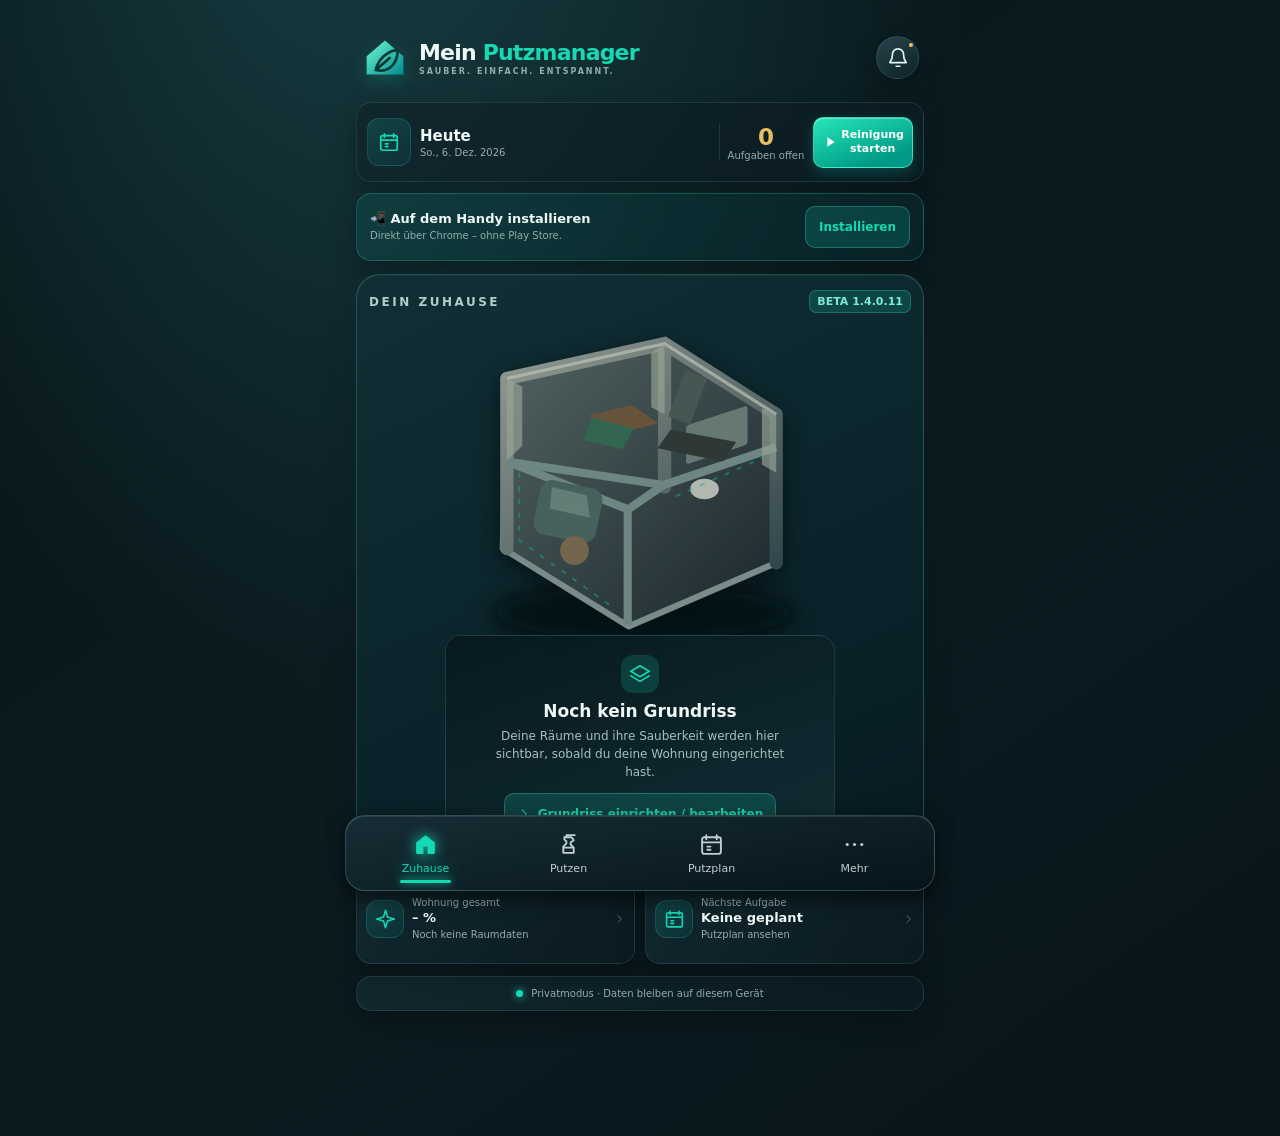
==== index.html @ c5e01980 "release: integrate illustrated 2D apartment preview v1.4.0.11 (index.html)" ====
<!doctype html>
<html lang="de">
<head>
  <meta charset="utf-8">
  <meta name="viewport" content="width=device-width,initial-scale=1,viewport-fit=cover">
  <meta name="theme-color" content="#07181d">
  <meta name="description" content="Mein Putzmanager – privater Reinigungsplaner. Beta V1.4.0.11 mit optionaler Google-Drive-Sicherung.">
  <meta name="apple-mobile-web-app-capable" content="yes">
  <meta name="mobile-web-app-capable" content="yes">
  <link rel="manifest" href="./manifest.webmanifest">
  <link rel="icon" type="image/svg+xml" href="./assets/icon.svg">
  <link rel="apple-touch-icon" href="./assets/icon-192.png">
  <link rel="stylesheet" href="./style.css">
  <link rel="stylesheet" href="./editor.css">
  <link rel="stylesheet" href="./clean.css">
  <link rel="stylesheet" href="./floorplan-premium.css">
<link rel="stylesheet" href="./cleaning.css">
  <link rel="stylesheet" href="./inventory.css">
  <link rel="stylesheet" href="./cleaning-materials.css">
  <link rel="stylesheet" href="./room-timer.css">
  <link rel="stylesheet" href="./backup-drive.css">
  <title>Mein Putzmanager · Beta 1.4.0.11</title>
</head>
<body class="theme-dark accent-emerald">
<svg class="svg-sprite" xmlns="http://www.w3.org/2000/svg" aria-hidden="true">
<symbol id="ic-home" viewBox="0 0 24 24"><path d="m3 10 9-7 9 7v10a1 1 0 0 1-1 1h-6v-7h-4v7H4a1 1 0 0 1-1-1z"/></symbol>
<symbol id="ic-spray" viewBox="0 0 24 24"><path d="M8 5h7l2 3-3 2v2l3 3v5H7v-6l3-3V9L8 7zM10 5V3h8M7 15h10"/></symbol>
<symbol id="ic-calendar" viewBox="0 0 24 24"><rect x="3" y="5" width="18" height="16" rx="2"/><path d="M7 3v4M17 3v4M3 10h18M8 14h3M8 17h3"/></symbol>
<symbol id="ic-more" viewBox="0 0 24 24"><circle cx="5" cy="12" r="1.5"/><circle cx="12" cy="12" r="1.5"/><circle cx="19" cy="12" r="1.5"/></symbol>
<symbol id="ic-play" viewBox="0 0 24 24"><path d="m8 5 11 7-11 7z"/></symbol>
<symbol id="ic-check" viewBox="0 0 24 24"><path d="m5 12 5 5L20 7"/></symbol>
<symbol id="ic-spark" viewBox="0 0 24 24"><path d="m12 2 2.2 7.8L22 12l-7.8 2.2L12 22l-2.2-7.8L2 12l7.8-2.2z"/></symbol>
<symbol id="ic-bell" viewBox="0 0 24 24"><path d="M18 8a6 6 0 0 0-12 0c0 7-3 8-3 9h18c0-1-3-2-3-9zM10 21h4"/></symbol>
<symbol id="ic-chevron" viewBox="0 0 24 24"><path d="m9 5 7 7-7 7"/></symbol>
<symbol id="ic-clock" viewBox="0 0 24 24"><circle cx="12" cy="12" r="9"/><path d="M12 7v5l4 2"/></symbol>
<symbol id="ic-settings" viewBox="0 0 24 24"><path d="M12 3v3M12 18v3M3 12h3M18 12h3M5.6 5.6l2.1 2.1m8.6 8.6 2.1 2.1m0-12.8-2.1 2.1m-8.6 8.6-2.1 2.1"/><circle cx="12" cy="12" r="4"/></symbol>
<symbol id="ic-layers" viewBox="0 0 24 24"><path d="m2 9 10-6 10 6-10 6zM2 14l10 6 10-6"/></symbol>
<symbol id="ic-box" viewBox="0 0 24 24"><path d="m3 7 9-4 9 4v10l-9 4-9-4zM3 7l9 4 9-4M12 11v10"/></symbol>
<symbol id="ic-image" viewBox="0 0 24 24"><rect x="3" y="3" width="18" height="18" rx="3"/><circle cx="9" cy="9" r="2"/><path d="m4 18 5-5 3 3 4-5 5 6"/></symbol>
<symbol id="ic-book" viewBox="0 0 24 24"><path d="M12 6c-3-2-6-2-9-1v15c3-1 6-1 9 1 3-2 6-2 9-1V5c-3-1-6-1-9 1zM12 6v15"/></symbol>
<symbol id="ic-chart" viewBox="0 0 24 24"><path d="M4 19V9M10 19V4M16 19v-8M22 19v-6M2 21h20"/></symbol>
<symbol id="ic-moon" viewBox="0 0 24 24"><path d="M20 16A8 8 0 0 1 8 4a8.5 8.5 0 1 0 12 12z"/></symbol>
<symbol id="ic-sun" viewBox="0 0 24 24"><circle cx="12" cy="12" r="4"/><path d="M12 2v3M12 19v3M2 12h3M19 12h3M5 5l2 2m10 10 2 2M19 5l-2 2M7 17l-2 2"/></symbol>
<symbol id="ic-pause" viewBox="0 0 24 24"><path d="M8 5v14M16 5v14"/></symbol>
<symbol id="ic-stop" viewBox="0 0 24 24"><rect x="6" y="6" width="12" height="12" rx="2"/></symbol>
</svg>
<div id="app" class="app-shell">
  <header class="app-header">
    <div class="brand-mark"><svg viewBox="0 0 48 48" aria-hidden="true"><defs><linearGradient id="brand-gradient" x1="0" y1="0" x2="1" y2="1"><stop stop-color="#70f9d3"/><stop offset="1" stop-color="#008b90"/></linearGradient></defs><path fill="url(#brand-gradient)" d="M4 22 24 5 44 22v20H4z"/><path d="M14 37c4-17 19-22 24-21-1 18-13 24-24 21zm0 0 15-13" fill="none" stroke="#073a35" stroke-width="3" stroke-linecap="round"/></svg></div>
    <div class="brand-copy"><div class="brand-title">Mein <span>Putzmanager</span></div><div class="brand-subtitle">SAUBER. EINFACH. ENTSPANNT.</div></div>
    <button id="notifications" class="circle-button" type="button" aria-label="Informationen anzeigen"><svg class="icon"><use href="#ic-bell"/></svg><span class="notification-dot"></span></button>
  </header>
  <main id="main-content" tabindex="-1">
    <section id="view-home" class="view active" aria-labelledby="home-heading">
      <h1 class="sr-only" id="home-heading">Zuhause</h1>
      <div class="overview-strip surface"><div class="date-icon"><svg class="icon"><use href="#ic-calendar"/></svg></div><div class="date-copy"><strong>Heute</strong><small id="today-date"></small></div><div class="overview-count"><strong id="open-count">0</strong><small>Aufgaben offen</small></div><button class="primary-button compact" data-action="quickstart"><svg class="icon"><use href="#ic-play"/></svg><span>Reinigung<br>starten</span></button></div>
      <div id="install-panel" class="install-panel surface" aria-label="App installieren">
        <div class="install-panel-copy"><strong>📲 Auf dem Handy installieren</strong><small id="install-hint">Direkt über Chrome – ohne Play Store.</small></div>
        <button id="install-home-button" type="button" class="outline-button">Installieren</button>
      </div>
      <section class="floorplan surface" aria-label="Dein Grundriss">
        <div class="section-overline">DEIN ZUHAUSE <span class="beta-pill">BETA 1.4.0.11</span></div>
        <div id="floorplan-art" class="floorplan-art" role="img" aria-label="Dekorative schematische Wohnungsvorschau, noch kein gespeicherter Grundriss">
          <svg viewBox="0 0 360 332" xmlns="http://www.w3.org/2000/svg" aria-hidden="true">
            <defs><linearGradient id="floor" x1="0" x2="1" y1="0" y2="1"><stop stop-color="#63706e"/><stop offset="1" stop-color="#1d282c"/></linearGradient><linearGradient id="wall" x1="0" x2="1" y1="0" y2="1"><stop stop-color="#b1b4a9"/><stop offset="1" stop-color="#3c5054"/></linearGradient><filter id="shadow"><feGaussianBlur stdDeviation="10"/></filter></defs>
            <ellipse cx="183" cy="291" rx="147" ry="26" fill="#01070b" opacity=".8" filter="url(#shadow)"/>
            <path d="M50 62 204 28 313 97 313 242 169 304 46 228Z" fill="url(#floor)" stroke="#90a4a0" stroke-width="6" stroke-linejoin="round"/>
            <path d="M50 62 50 228M204 28 204 168M313 97 313 242M50 62 204 28 313 97" fill="none" stroke="url(#wall)" stroke-width="13" stroke-linecap="round"/>
            <path d="M50 143 203 166 313 129M168 303V190L203 166M169 190 50 143" fill="none" stroke="#849b96" stroke-width="8" stroke-linejoin="round"/>
            <path d="M130 98 172 88 198 106 156 116Z" fill="#7c5e3e"/><path d="m133 100-8 22 38 9 11-20" fill="#3b7459"/><rect x="85" y="159" width="62" height="54" rx="12" transform="rotate(12 85 159)" fill="#546e68"/><path d="m94 168 34 8 3 22-39-9" fill="#799188"/><circle cx="116" cy="230" r="14" fill="#8b7353"/><rect x="225" y="181" width="60" height="38" rx="3" transform="skewY(-18)" fill="#798c82"/><ellipse cx="243" cy="170" rx="14" ry="10" fill="#d7d8ce"/><path d="M210 112 274 124 261 143 197 130z" fill="#363c3a"/><rect x="224" y="54" width="23" height="48" transform="rotate(20 224 54)" fill="#52625b"/>
            <path d="M50 62 204 28 313 97" fill="none" stroke="#e2e6d5" stroke-width="3" opacity=".7"/>
            <path d="m50 62 15 8v58L50 142zM204 28l-13 9v53l13 7zM313 97l-14-6v55l14 8z" fill="#b7c2ae" opacity=".65"/>
            <path d="M62 154v66l91 65M215 177l86-38" stroke="#17cbaa" stroke-opacity=".45" stroke-width="2" stroke-dasharray="5 8" fill="none"/>
          </svg>
        </div>
        <div id="floorplan-empty" class="floorplan-empty"><div class="floorplan-empty-icon"><svg class="icon"><use href="#ic-layers"/></svg></div><h2>Noch kein Grundriss</h2><p>Deine Räume und ihre Sauberkeit werden hier sichtbar, sobald du deine Wohnung eingerichtet hast.</p><button type="button" id="setup-home" class="outline-button"><svg class="icon"><use href="#ic-chevron"/></svg> Grundriss einrichten / bearbeiten</button></div>
        <div id="home-floorplan-preview" class="home-floorplan-preview" hidden></div>
      </section>
      <div class="dashboard-grid"><button class="metric-card surface" type="button" data-nav="more"><span class="metric-icon"><svg class="icon"><use href="#ic-spark"/></svg></span><div><small>Wohnung gesamt</small><strong id="home-overall-value">– %</strong><span id="home-overall-caption">Noch keine Raumdaten</span></div><svg class="icon muted-chevron"><use href="#ic-chevron"/></svg></button><button class="metric-card surface" type="button" data-nav="plan"><span class="metric-icon"><svg class="icon"><use href="#ic-calendar"/></svg></span><div><small>Nächste Aufgabe</small><strong>Keine geplant</strong><span>Putzplan ansehen</span></div><svg class="icon muted-chevron"><use href="#ic-chevron"/></svg></button></div>
      <div class="surface section-footer"><span class="status-light"></span><span>Privatmodus · Daten bleiben auf diesem Gerät</span></div>
    </section>
    <section id="view-clean" class="view" aria-labelledby="clean-heading"><div class="page-heading"><small>REINIGUNG</small><h1 id="clean-heading">Putzen <span>leicht gemacht</span></h1><p>Starte deine Reinigung mit einem Fingertipp.</p></div>
       <div class="mode-grid"><button class="mode-card surface" data-action="quickstart" type="button"><span class="mode-icon"><svg class="icon"><use href="#ic-spray"/></svg></span><h2>Schnellreinigung</h2><p>Einfach starten, Zeit erfassen und abschließen.</p><span class="mode-action">Jetzt starten <svg class="icon"><use href="#ic-chevron"/></svg></span></button><button class="mode-card surface" data-action="detail" type="button"><span class="mode-icon"><svg class="icon"><use href="#ic-check"/></svg></span><h2>Detailreinigung</h2><p>Wähle einen Raum und hake tatsächlich gereinigte Bereiche ab.</p><span class="mode-action">Jetzt reinigen <svg class="icon"><use href="#ic-chevron"/></svg></span></button></div>
       <section class="surface cleaning-manager" aria-labelledby="cleaning-manager-title"><div class="card-heading"><h2 id="cleaning-manager-title">🏠 Reinigung nach Raum</h2></div><label for="cleaning-room-picker" class="room-label">Raum wählen</label><select id="cleaning-room-picker" class="cleaning-select" aria-label="Raum für die Reinigung wählen"></select><div class="cleaning-actions"><button type="button" id="cleaning-room-quick" class="room-primary">⚡ Schnellreinigung</button><button type="button" id="cleaning-room-detail" class="room-btn">☑ Detailreinigung</button><button type="button" id="cleaning-room-manage" class="room-btn">✏️ Aufgaben</button></div><p id="cleaning-room-status" class="room-note"></p></section>
       <section class="surface inventory-from-clean" aria-label="Putzmittel für die nächste Reinigung"><button type="button" id="inventory-open-clean" class="inventory-entry"><span class="row-icon"><svg class="icon"><use href="#ic-box"/></svg></span><span><strong>🧴 Putzmittel auswählen</strong><small>Direkt ins Lager · Artikel vormerken</small></span></button><small id="clean-supplies-display">Noch keine Putzmittel für die nächste Reinigung vorgemerkt.</small></section>
       <div class="surface activities"><div class="card-heading"><h2>Letzte Reinigungen</h2><span id="session-count" class="small-count">0 Einträge</span></div><div id="history-list" class="history-list"><p class="empty-note">Noch keine Reinigung abgeschlossen.</p></div></div><section class="surface activities"><div class="card-heading"><h2>🧾 Raum-Reinigungshistorie</h2><span id="room-history-count" class="small-count">0 Einträge</span></div><div id="room-clean-history" class="cleaning-history"><p class="empty-note">Noch keine Raumreinigung dokumentiert.</p></div></section>
    </section>
    <section id="view-plan" class="view" aria-labelledby="plan-heading"><div class="page-heading"><small>DEIN ALLTAG</small><h1 id="plan-heading">Mein <span>Putzplan</span></h1><p>Alle Aufgaben im Blick – ohne Stress.</p></div><div class="surface plan-card"><div class="week-heading"><svg class="icon"><use href="#ic-calendar"/></svg><span id="week-range"></span></div><div id="week-days" class="week-days"></div><div class="plan-today"><h2>Heute</h2><small>Verfügbares Zeitbudget</small></div><div class="time-options" role="group" aria-label="Zeitbudget"><button type="button" data-minutes="15">15 min</button><button type="button" data-minutes="30">30 min</button><button type="button" data-minutes="60">60 min</button></div><div class="daily-plan"><p class="room-note" id="daily-plan-summary" aria-live="polite"></p><div id="daily-plan-items" aria-live="polite"></div></div><section id="plan-reminders" class="daily-reminders"><h3>🔔 Tageserinnerungen</h3><label><input id="plan-reminders-enable" type="checkbox"> Systemhinweis beim Öffnen der App aktivieren</label><div class="daily-quiet"><label>Ruhezeit ab <select id="plan-reminders-quiet-from" aria-label="Ruhezeit beginnt"></select></label><label>bis <select id="plan-reminders-quiet-to" aria-label="Ruhezeit endet"></select></label></div><p class="room-note" id="plan-reminders-status"></p><small class="room-note">Hinweis: Ohne Server/Push kann die PWA im Hintergrund keine festen Erinnerungen garantieren. In der App werden fällige Aufgaben stets angezeigt.</small></section></div></section>
    <section id="view-more" class="view" aria-labelledby="more-heading"><div class="page-heading"><small>DEIN PERSÖNLICHER BEREICH</small><h1 id="more-heading">Mehr <span>entdecken</span></h1><p>Einstellungen und kommende Funktionen.</p></div>
      <div class="surface settings-card"><div class="card-heading"><h2><svg class="icon"><use href="#ic-settings"/></svg> Erscheinungsbild</h2></div><div class="setting-title">Designmodus</div><div class="appearance-switch" role="group" aria-label="Designmodus"><button type="button" data-theme="dark"><svg class="icon"><use href="#ic-moon"/></svg> Dunkel</button><button type="button" data-theme="light"><svg class="icon"><use href="#ic-sun"/></svg> Hell</button></div><div class="setting-title">Akzentfarbe</div><div class="swatches" role="group" aria-label="Akzentfarbe"><button data-accent="emerald" type="button" aria-label="Smaragd-Türkis" title="Smaragd-Türkis"><span></span></button><button data-accent="blue" type="button" aria-label="Ozeanblau" title="Ozeanblau"><span></span></button><button data-accent="violet" type="button" aria-label="Violett" title="Violett"><span></span></button><button data-accent="amber" type="button" aria-label="Gold" title="Gold"><span></span></button></div></div>
      <div class="surface menu-card"><h2>Weitere Bereiche</h2><button type="button" id="inventory-open-more" class="inventory-entry"><span class="row-icon"><svg class="icon"><use href="#ic-box"/></svg></span><span><strong>Putzlager</strong><small>Produkte, Geräte, Wäsche und Verbrauch · V1.4.0.5</small></span><svg class="icon muted-chevron"><use href="#ic-chevron"/></svg></button><button type="button" id="photos-open" class="inventory-entry"><span class="row-icon">📸</span><span><strong>Vorher-/Nachher-Fotos</strong><small>Lokale Fotogalerie · auch im Drive-Backup</small></span></button><button type="button" id="knowledge-open" class="inventory-entry"><span class="row-icon">📖</span><span><strong>Reinigungsanleitungen</strong><small>Schritt-für-Schritt · offline</small></span></button><div class="menu-row"><span class="row-icon"><svg class="icon"><use href="#ic-chart"/></svg></span><div><strong>Statistik</strong><small>Verlauf und Auswertung · V1.3</small></div><span class="soon-label">Später</span></div></div>
      <section id="photo-panel" class="surface activities" aria-labelledby="photos-heading"><div class="card-heading"><h2 id="photos-heading">📸 Reinigungsfotos</h2><span id="photo-gallery-count" class="small-count"></span></div><p class="room-note">Vorher-/Nachher-Fotos werden beim Abschluss einer Raumreinigung gespeichert, lokal komprimiert und in neuen JSON-/Drive-Backups mitgesichert. Keine feste Fotoanzahl: Fotos werden lokal in IndexedDB gespeichert. Neue tägliche Google-Drive-Sicherungen enthalten die Reinigungsfotos; bitte Upload-Bestätigung prüfen.</p><div id="photo-gallery" class="photo-gallery"></div></section><section id="knowledge-panel" class="surface activities"><h2>📖 Reinigungswissen</h2><p class="room-note">Orientierungshilfen. Dosierung, Einwirkzeit und Eignung immer am jeweiligen Produktetikett prüfen.</p><div id="knowledge-guides"></div></section>
      <section id="backup-panel" class="surface backup-panel" aria-labelledby="backup-heading">
        <div class="card-heading"><h2 id="backup-heading">☁️ Google Drive · Datensicherung</h2></div>
        <p>Alle aktuellen Putzmanager-Daten sichern: Wohnung/Grundrisse, Aufgaben, Reinigungen, Lager, Verbrauch, Fotos und Stoppuhren. Keine Live-Synchronisation. Google Drive nur nach deiner Anmeldung.</p>
        <div class="backup-connection"><strong id="backup-account" aria-live="polite">Nicht verbunden</strong>
          <label for="backup-client-id">Google-OAuth-Client-ID (Webanwendung)</label>
          <input id="backup-client-id" type="text" inputmode="text" spellcheck="false" autocomplete="off" placeholder="123456789-abc.apps.googleusercontent.com" aria-describedby="backup-client-help">
          <small id="backup-client-help">Wie bei MR-Hausservice: vorhandene Client-ID wird auf demselben Browser vorgeschlagen. Google Drive API muss im Google-Projekt aktiviert sein, die JavaScript-Herkunft <code>https://darkman0607.github.io</code> muss zugelassen sein. Keine geheimen Schlüssel eintragen.</small>
          <div class="backup-actions"><button id="backup-client-save" type="button" class="outline-button">Client-ID speichern</button><button id="backup-connect" type="button" class="primary-button">🔐 Mit Google anmelden</button><button id="backup-disconnect" type="button" class="outline-button">Trennen</button></div>
        </div>
        <div class="backup-actions"><button type="button" id="backup-drive-upload" class="primary-button">☁️ Alles auf Drive speichern</button><button type="button" id="backup-drive-list" class="outline-button">📂 Drive-Sicherungen anzeigen</button></div>
        <div id="backup-drive-files" class="backup-files" aria-live="polite"></div>
        <h3>Zusätzliche Sicherheitskopien</h3><div class="backup-actions"><button id="backup-local-export" type="button" class="outline-button">⬇ Sicherungsdatei herunterladen</button><button id="backup-local-import" type="button" class="outline-button">⬆ Datei wiederherstellen</button><button id="backup-recovery" type="button" class="outline-button">↶ Vorherigen Stand zurückholen</button></div>
        <input type="file" id="backup-import-input" accept="application/json,.json" hidden>
        <p id="backup-status" class="backup-status" role="status" aria-live="polite">Bereit. Drive-Anmeldung nur mit Internet; die App selbst bleibt offline nutzbar.</p>
        <small class="backup-caution">⚠ Wiederherstellen ersetzt die Putzmanager-Daten auf diesem Gerät, nicht die Daten anderer Apps. Zuvor wird automatisch ein lokaler Wiederherstellungspunkt angelegt. Für einen Gerätewechsel auf beiden Geräten mit demselben Google-Konto anmelden. Passwörter oder Google-Tokens werden nicht in die Sicherung geschrieben.</small>
      </section>
      <div class="surface privacy-card"><strong>Deine private Beta</strong><p>Die App speichert weiterhin lokal und offline. Google Drive ist eine manuelle, optionale Datensicherung, keine Live-Synchronisierung.</p><button id="install-button" class="outline-button" type="button">App installieren / Anleitung</button><small>Version 1.4.0.11 · Google Drive Sicherung (Beta)</small></div></section>
    <section id="view-inventory" class="view inventory-page" aria-labelledby="inventory-heading">
      <div class="inventory-topline"><div class="page-heading"><small>LAGER · U16</small><h1 id="inventory-heading" tabindex="-1">Mein <span>Putzlager</span></h1><p>Putzmittel, Zubehör und Reinigungsgeräte.</p></div><button id="inventory-back" type="button" class="inventory-back">← Zurück</button></div>
      <div class="surface inventory-panel"><div class="inventory-toolbar"><h2>📦 Lagerübersicht</h2><div class="inventory-toolbar-actions"><button id="inventory-manage-categories" class="inventory-add" type="button" aria-expanded="false" aria-controls="inventory-category-manager">⚙ Kategorien</button><button id="inventory-add" class="inventory-add" type="button">＋ Artikel</button></div></div><div class="inventory-counter"><span id="inventory-count">0 Artikel</span><span id="inventory-warning-count" class="inventory-chip" hidden>0 Vorratswarnungen</span></div>
       <div class="inventory-filter-grid">
        <label class="inventory-search-wrap">Suchen<input id="inventory-search" type="search" autocomplete="off" placeholder="Name, Kategorie, Lagerort …" aria-label="Lager durchsuchen"></label>
        <label>Kategorie<select id="inventory-category"><option value="all">Alle Kategorien</option></select></label>
        <label>Lagerort<select id="inventory-location"><option value="">Alle Lagerorte</option></select></label>
        <label>Status<select id="inventory-status"><option value="all">Alle Artikel</option><option value="favorite">★ Favoriten</option><option value="low">Fast leer</option><option value="missing">Fehlt</option><option value="incomplete">Unvollständig</option></select></label>
        <label>Sortieren<select id="inventory-sort"><option value="name">Name A–Z</option><option value="newest">Neueste zuerst</option><option value="oldest">Älteste zuerst</option><option value="category">Kategorie</option><option value="location">Lagerort</option><option value="stock">Bestand aufsteigend</option></select></label>
       </div>
       <div class="inventory-toolbar"><span class="inventory-note">Bestände und bestätigte Verwendungen werden lokal gespeichert.</span><div class="inventory-view-toggle" aria-label="Lagerdarstellung"><button type="button" id="inventory-view-list" aria-pressed="true">☷ Liste</button><button type="button" id="inventory-view-grid" aria-pressed="false">▦ Kacheln</button></div></div>
       <div id="inventory-items" class="inventory-items inventory-list" aria-live="polite"></div>
       <p class="inventory-storage-warning" id="inventory-storage-notice" hidden>⚠ Speichern nicht möglich. Die Änderungen sind nur bis zum Schließen der App vorhanden.</p>
       <p class="inventory-note">Bei jeder abgeschlossenen Raumreinigung werden ausgewählte Einwegartikel automatisch abgezogen und waschbare Textilien zu „Wäsche“ gebucht. Bei Flüssigmitteln wird die Nutzung gezählt; der Flaschenbestand sinkt erst mit „Flasche leer“. Unter „Bearbeiten“ lässt sich die Buchungsart je Artikel ändern.</p>
       <div id="inventory-selection" class="inventory-selection" hidden><span id="inventory-selection-count">0 Produkte vorgemerkt</span><button type="button" id="inventory-selection-done" class="inventory-back">Zur Reinigung</button></div>
      </div>
      <section id="inventory-category-manager" class="surface inventory-category-manager" hidden aria-label="Kategorien verwalten">
       <div class="inventory-toolbar"><h2>⚙ Kategorien verwalten</h2><button type="button" id="inventory-categories-close" class="inventory-back">Schließen</button></div>
       <p class="inventory-note">Eigene Kategorien erstellen, umbenennen oder löschen. Die Artikelart steuert den Verbrauch und bleibt nach dem Anlegen festgelegt.</p>
       <div id="inventory-category-rows" class="inventory-category-rows"></div>
       <form id="inventory-category-form" class="inventory-category-form"><h3 id="inventory-category-form-title">Neue Kategorie</h3>
        <label>Name der Kategorie *<input name="name" maxlength="50" autocomplete="off" required placeholder="z. B. Handschuhe"></label>
        <label>Artikelart *<select name="type" required><option value="mittel">🧴 Putzmittel (Flaschen zählen)</option><option value="zubehoer">🧽 Zubehör (Einweg/Wiederverwendbar)</option><option value="geraete">⚙️ Reinigungsgeräte</option></select></label>
        <p id="inventory-category-error" role="alert" class="inventory-storage-warning"></p>
        <div class="inventory-form-buttons"><button type="button" id="inventory-category-cancel">Abbrechen</button><button type="submit" id="inventory-category-save">＋ Kategorie erstellen</button></div>
       </form>
      </section>
      <form id="inventory-add-form" class="surface inventory-add-form" hidden><h2 id="inventory-form-title">Neuen Artikel erfassen</h2><div class="inventory-add-form-grid">
       <label class="full">Artikelname *<input id="inventory-name" name="name" maxlength="90" required placeholder="z. B. Badreiniger"></label>
       <label>Kategorie *<select name="category" required></select></label>
       <label>Lagerort<input name="location" maxlength="70" placeholder="z. B. Badschrank"></label>
       <label>Menge<input name="quantity" type="number" min="0" max="999999" step="0.01" value="1" required></label>
       <label>Einheit<select name="unit"><option>Stück</option><option>Flaschen</option><option>Packungen</option><option>Liter</option><option>Milliliter</option><option>Kilogramm</option><option>Gramm</option><option>Paar</option></select></label>
       <label>Mindestbestand<input name="minimum" type="number" min="0" max="999999" step="0.01" value="1"></label>
       <label>Artikel-Icon<select name="icon" id="inventory-icon">
       <option value="bottle">🧴 Reinigungsmittel / Flasche</option><option value="spray">🫧 Reinigerspray</option>
       <option value="glovesBlue">🧤 Blaue Handschuhe</option><option value="glovesWhite">🧤 Weiße Handschuhe</option><option value="glovesPink">🧤 Rosa Handschuhe</option>
       <option value="dishcloth">🟨 Geschirrtuch</option><option value="cloth">🧻 Putztuch</option><option value="sponge">🧽 Schwamm</option>
       <option value="brush">🪥 Bürste</option><option value="broom">🧹 Besen</option><option value="bucket">🪣 Eimer</option><option value="vacuum">🌀 Staubsauger</option><option value="device">⚙️ Gerät</option><option value="paper">🧻 Küchenpapier</option><option value="other">📦 Sonstiges</option>
       </select></label>
       <label>Marke / Hersteller<input name="brand" maxlength="80" placeholder="Optional"></label>
       <label>Modell<input name="model" maxlength="80" placeholder="Optional"></label>
       <label class="full">Notizen<textarea name="notes" maxlength="500" rows="2" placeholder="Optional: Material, Anwendung, Besonderheiten"></textarea></label>
       <label class="full">Wie wird der Artikel bei einer bestätigten Reinigung gebucht?
       <select name="handling" id="inventory-handling"><option value="liquid">🧴 Mittel – Verwendungen zählen, Flasche erst bei „leer“ abziehen</option><option value="consume">🗑️ Einweg – automatisch 1 Stück/Paar abziehen</option><option value="wash">🧺 Waschbar – 1 Stück/Paar in die Wäsche verschieben</option><option value="durable">♻️ Dauerhaft – Bestand bleibt gleich</option></select></label>
       <small class="full inventory-note">Für Handschuhe, Putz- und Geschirrtücher Art bewusst einstellen. Waschbare Artikel kommen nach „Gewaschen“ zurück zu den sauberen Beständen.</small>
       <label class="full">Artikelfotos (max. 3)<input id="inventory-photos" type="file" accept="image/*" multiple></label>
       <div class="full" id="inventory-photo-preview"></div><p class="full room-note" id="inventory-photo-help"></p>
       </div><p id="inventory-form-error" role="alert" class="inventory-storage-warning"></p><div class="inventory-form-buttons"><button type="button" id="inventory-cancel">Abbrechen</button><button type="submit" id="inventory-save">Artikel speichern</button></div></form>
    </section>
  </main>
  <nav class="bottom-nav" aria-label="Hauptnavigation"><button class="nav-button active" type="button" data-nav="home" aria-current="page"><svg class="icon"><use href="#ic-home"/></svg><span>Zuhause</span></button><button class="nav-button" type="button" data-nav="clean"><svg class="icon"><use href="#ic-spray"/></svg><span>Putzen</span></button><button class="nav-button" type="button" data-nav="plan"><svg class="icon"><use href="#ic-calendar"/></svg><span>Putzplan</span></button><button class="nav-button" type="button" data-nav="more"><svg class="icon"><use href="#ic-more"/></svg><span>Mehr</span></button></nav>
</div>
<div class="modal-backdrop" id="modal" hidden><div class="modal-card" role="dialog" aria-modal="true" aria-labelledby="modal-title"><button class="close-modal" id="close-modal" type="button" aria-label="Schließen">×</button><h2 id="modal-title"></h2><div id="modal-body"></div></div></div>
<div id="toast" role="status" aria-live="polite"></div>


<!-- U04: private view-mode room details. The SVG floorplan remains read-only. -->
<section id="room-detail-overlay" class="room-sheet-overlay" role="dialog" aria-modal="true" aria-labelledby="room-detail-title" hidden>
  <div class="room-sheet room-detail-sheet">
    <div class="room-drag-indicator" aria-hidden="true"></div>
    <header class="room-sheet-top room-detail-heading">
      <div class="room-heading-copy"><small id="room-detail-floor">DEIN RAUM</small><h2 id="room-detail-title">Raum</h2></div>
      <button id="room-detail-close" type="button" class="room-close" aria-label="Raumdetails schließen">✕</button>
    </header>
    <div class="room-overview-card" aria-label="Geschätzte Sauberkeit des Raums">
      <div class="room-overview-gauge" aria-hidden="true"><strong id="room-detail-score-num">50%</strong></div>
      <div class="room-overview-copy"><span class="room-overview-eyebrow">AKTUELLER ZUSTAND</span><div id="room-detail-state" class="room-state-value" aria-live="polite">50 % · Reinigung sinnvoll</div><small>Schätzung – jederzeit anpassbar</small></div>
    </div>
    <div class="room-main-actions" aria-label="Raumaktionen">
      <button type="button" id="room-detail-quick" class="room-primary room-action-main"><span class="room-action-icon" aria-hidden="true">⚡</span><span>Schnell reinigen<small>Reinigung direkt starten</small></span><span class="room-action-arrow" aria-hidden="true">›</span></button>
      <div class="room-action-pair">
        <button type="button" id="room-detail-detailed" class="room-btn room-action-secondary"><span aria-hidden="true">☑</span><span>Checkliste</span></button>
        <button type="button" id="room-detail-tasks" class="room-btn room-action-secondary"><span aria-hidden="true">✏️</span><span>Aufgaben</span></button>
      </div>
    </div>
    <div class="room-detail-sections">
      <details id="room-areas-panel" class="room-detail-accordion">
        <summary><span class="room-accordion-icon" aria-hidden="true">▦</span><span class="room-accordion-label"><strong>Unterbereiche</strong><small id="room-area-count">Boden, Möbel, Gegenstände verwalten</small></span><span class="room-accordion-chevron" aria-hidden="true">⌄</span></summary>
        <div class="room-accordion-body"><div id="room-areas"></div>
          <label class="room-inline-label" for="room-area-name">Neuen Unterbereich anlegen</label>
          <div class="room-add-line"><input id="room-area-name" type="text" maxlength="55" placeholder="z. B. Boden oder Fenster" aria-label="Name des neuen Unterbereichs"><button id="room-area-add" type="button" class="room-primary">＋ Anlegen</button></div>
        </div>
      </details>
      <details id="room-score-panel" class="room-detail-accordion">
        <summary><span class="room-accordion-icon" aria-hidden="true">◉</span><span class="room-accordion-label"><strong>Sauberkeit anpassen</strong><small>Raumwert und Restflächen</small></span><span class="room-accordion-chevron" aria-hidden="true">⌄</span></summary>
        <div class="room-accordion-body">
          <label class="room-label" for="room-score-input">Gesamten Raum bewerten <output id="room-score-display">50 %</output></label>
          <input id="room-score-input" type="range" min="0" max="100" value="50" step="1">
          <button id="room-score-save" class="room-primary room-save-action" type="button">Raumwert übernehmen</button>
          <p id="room-score-note" class="room-note"></p>
          <div class="room-inner-divider"></div>
          <label class="room-label" for="room-base-input">Nicht erfasste Flächen <output id="room-base-display">50 %</output></label>
          <input id="room-base-input" type="range" min="0" max="100" value="50" step="1">
          <button id="room-base-save" class="room-btn room-save-action" type="button">Restflächen bewerten</button>
          <p class="room-note">Schätzmodell: Restflächen und Unterbereiche zählen jeweils einmal. Eine manuelle Raumkorrektur gilt bis zur nächsten Änderung eines Unterbereichs.</p>
        </div>
      </details>
    </div>
    <p class="room-footnote">ⓘ Die Prozentwerte sind deine Schätzungen – keine Messwerte.</p>
  </div>
</section>
<section id="room-quick-overlay" class="room-sheet-overlay" role="dialog" aria-modal="true" aria-labelledby="room-quick-title" hidden>
  <div class="room-sheet room-quick"><div class="room-sheet-top"><div><small>SCHNELLAKTIONEN</small><h2 id="room-quick-title">Raum</h2></div><button type="button" id="room-quick-close" class="room-close" aria-label="Schnellaktionen schließen">✕</button></div>
    <p class="room-note">Sauberkeit manuell setzen (geschätzt):</p>
    <div class="quick-score-grid"><button type="button" data-quick-score="25">25 %</button><button type="button" data-quick-score="50">50 %</button><button type="button" data-quick-score="75">75 %</button><button type="button" data-quick-score="100">100 %</button></div>
    <div class="cleaning-actions"><button type="button" id="room-quick-clean" class="room-primary">⚡ Raum reinigen</button><button type="button" id="room-quick-detail" class="room-btn">Raumdetails öffnen</button></div>
  </div>
</section>

<section id="cleaning-overlay" class="room-sheet-overlay" role="dialog" aria-modal="true" aria-labelledby="cleaning-title" hidden><div class="room-sheet cleaning-sheet"><header class="room-sheet-top"><div><small id="cleaning-subtitle">U05 · REINIGUNG</small><h2 id="cleaning-title">Reinigung</h2></div><button type="button" id="cleaning-close" class="room-close" aria-label="Reinigung schließen">✕</button></header><div id="cleaning-content"></div></div></section>
<section id="editor-overlay" class="editor-overlay" aria-label="Vollbild-Grundriss-Editor" hidden>
  <header class="editor-topline"><div><strong>📐 Grundriss zeichnen</strong> <small>V1.4.0.4 · Grundriss</small></div><button id="editor-close" type="button" class="editor-btn highlight">✓ Fertig</button></header>
  <div class="editor-controls">
    <label class="editor-setting">Wohnart <select id="editor-kind" class="editor-select"><option value="wohnung">Wohnung</option><option value="haus">Haus</option></select></label>
    <div id="editor-level-picker" class="editor-floor-nav" hidden><button id="editor-floor-prev" type="button" class="editor-btn" aria-label="Vorherige Ebene">‹</button><strong id="editor-level-name">Ebene 1</strong><button id="editor-floor-next" type="button" class="editor-btn" aria-label="Nächste Ebene">›</button></div>
    <button id="editor-add-floor" type="button" class="editor-btn">+ Ebene</button>
    <button id="editor-rename-floor" type="button" class="editor-btn">Umbenennen</button>
    <button id="editor-remove-floor" type="button" class="editor-btn warn">Ebene löschen</button>
  </div>
  <div class="editor-toolbar"><label class="editor-setting">Aufbau <select id="editor-method" class="editor-select"><option value="room">Raum für Raum</option><option value="outline">Außenkontur zeichnen</option></select></label><button id="editor-new-outline" type="button" class="editor-btn">Außenkontur neu</button><button id="editor-undo" type="button" class="editor-btn" aria-label="Rückgängig">↶ Undo</button><button id="editor-redo" type="button" class="editor-btn" aria-label="Wiederholen">↷ Redo</button></div>
  <div class="editor-stage"><svg id="drawing-canvas" viewBox="0 0 1000 720" role="application" aria-label="Zeichenfläche: Räume verschieben, Eckpunkte bearbeiten und ausgewählten Raum am Drehgriff frei drehen"></svg><div class="editor-canvas-tools"><button id="editor-zoom-in" type="button" class="editor-btn" aria-label="Vergrößern">＋</button><button id="editor-zoom-out" type="button" class="editor-btn" aria-label="Verkleinern">－</button><button id="editor-fit" type="button" class="editor-btn">⛶</button></div></div>
  <p class="editor-hint" id="editor-drawing-hint" aria-live="polite"></p>
  <div class="editor-bottom-tools"><button id="editor-complete" type="button" class="editor-btn highlight" hidden>✓ Form schließen</button><button id="editor-cancel-draw" type="button" class="editor-btn">Zeichnen abbrechen</button></div>
  <div class="editor-new-room"><label for="editor-new-room">Neuen Raum anlegen</label><div class="editor-inline"><input id="editor-new-room" class="editor-input" type="text" placeholder="z. B. Badezimmer" maxlength="55"><select id="editor-room-shape" class="editor-select" aria-label="Raumform"><option value="rect">Rechteck</option><option value="l">L-Form</option><option value="frei">Frei zeichnen</option></select><button id="editor-add-room" type="button" class="editor-btn highlight">＋ Raum</button></div></div>
  <div id="editor-selection" class="editor-selection editor-selection-empty"><label for="editor-selected-name">Ausgewählter Raum bearbeiten</label><div class="editor-inline"><input id="editor-selected-name" class="editor-input" type="text" maxlength="55"><button id="editor-delete-room" type="button" class="editor-btn warn">Raum löschen</button></div><small id="editor-selected-caption"></small>
    <div class="editor-rotate-controls" aria-label="Ausgewählten Raum drehen">
      <button id="editor-rotate-left" class="editor-btn editor-rotate-arrow" type="button" aria-label="Raum 15 Grad nach links drehen">↶ −15°</button>
      <label class="editor-setting" for="editor-rotate-angle">Winkel (°)
        <input id="editor-rotate-angle" class="editor-input editor-rotate-input" type="number" min="0" max="360" step="1" inputmode="numeric" aria-label="Drehwinkel des Raums von 0 bis 360 Grad">
      </label>
      <button id="editor-rotate-right" class="editor-btn editor-rotate-arrow" type="button" aria-label="Raum 15 Grad nach rechts drehen">↷ +15°</button>
    </div>
    <small class="editor-rotate-tip">↻ Grünen Drehgriff am Raum mit dem Finger ziehen oder Pfeile/Winkel verwenden (360°).</small>
  </div>
  <section class="editor-geometry-tools" aria-label="Wände, Maße und Öffnungen">
    <div id="editor-geometry-status" role="status" aria-live="polite"></div>
    <div id="editor-wall-tools" class="editor-panel" hidden>
      <strong>🧱 Ausgewählte Wand</strong><small id="editor-wall-summary">Wand auswählen</small>
      <small id="editor-scale-status">Noch kein Maßstab hinterlegt</small>
      <div class="editor-inline"><label class="editor-setting">Wandlänge in Metern <input id="editor-wall-measure" class="editor-input editor-number" type="number" min="0.1" max="300" step="0.01" placeholder="z. B. 3,50"></label><button class="editor-btn" id="editor-calibrate" type="button">📏 Maßstab festlegen</button><button class="editor-btn" id="editor-set-wall-length" type="button">Wandlänge ändern</button></div>
    </div>
    <div id="editor-room-dimensions" class="editor-panel" hidden>
      <strong>📐 Raummaße anpassen</strong><small id="editor-room-size-label"></small>
      <div class="editor-inline"><label class="editor-setting">Breite (m)<input id="editor-room-width" class="editor-input editor-number" type="number" min="0.1" max="300" step="0.01" placeholder="Breite"></label><label class="editor-setting">Tiefe (m)<input id="editor-room-height" class="editor-input editor-number" type="number" min="0.1" max="300" step="0.01" placeholder="Tiefe"></label><button type="button" id="editor-set-room-size" class="editor-btn">Maße übernehmen</button></div>
    </div>
    <div id="editor-opening-panel" class="editor-panel" hidden>
      <strong>🚪 Türen und 🪟 Fenster</strong><small>Wand antippen und Öffnung setzen. Freie Segmente werden tatsächlich aus der Wand ausgelassen.</small>
      <div id="editor-opening-list" class="editor-inline"></div>
      <div class="editor-inline"><label class="editor-setting">Art <select id="editor-opening-kind" class="editor-select"><option value="door">Tür</option><option value="window">Fenster</option></select></label><label class="editor-setting">Typ <select id="editor-opening-type" class="editor-select"><option value="single">Einflügelig</option><option value="double">Zweiflügelig</option><option value="sliding">Schiebetür / Schiebefenster</option><option value="open">Offener Durchgang</option></select></label>
      <label id="editor-opening-swing-wrap" class="editor-setting">Anschlag <select id="editor-opening-swing" class="editor-select"><option value="left">Links</option><option value="right">Rechts</option></select></label></div>
      <div class="editor-inline"><label class="editor-setting">Breite <input id="editor-opening-width" class="editor-input editor-number" type="number" min="0.01" step="0.01" value="80"></label><label class="editor-setting">Höhe (optional)<input id="editor-opening-height" class="editor-input editor-number" type="number" min="0.01" step="0.01" placeholder="Optional"></label>
      <label class="editor-setting">Position <span id="editor-opening-position-label">50 %</span><input id="editor-opening-position" type="range" min="5" max="95" step="1" value="50"></label></div>
      <small>Vor Maßstab-Kalibrierung sind Breite und Höhe in Plan-Einheiten, danach in Metern.</small>
      <div class="editor-inline"><button id="editor-add-opening" type="button" class="editor-btn highlight">＋ Öffnung einsetzen</button><button id="editor-update-opening" type="button" class="editor-btn">Änderung speichern</button><button id="editor-remove-opening" type="button" class="editor-btn warn">Öffnung löschen</button></div>
    </div>
  </section>
  <footer class="editor-footer"><span id="editor-floor-count">1 Ebene</span> · <span id="editor-rooms-count">0 Räume</span> · Auto-Speichern aktiv · Maße optional</footer>
</section>

<script src="./app.js" defer></script>
<script src="./geometry.js" defer></script>
<script src="./task-model.js" defer></script>
<script src="./clean-model.js" defer></script>
<script src="./editor.js" defer></script>
<script src="./floorplan-premium.js" defer></script>
<script src="./cleaning-materials.js" defer></script>
<script src="./room-timer.js" defer></script>
<script src="./cleaning-ui.js" defer></script>
<script src="./inventory-model.js" defer></script>
<script src="./inventory-ui.js" defer></script>
<script src="./plan-model.js" defer></script>
<script src="./photos.js" defer></script>
<script src="./knowledge-ui.js" defer></script>
<script src="./backup-model.js" defer></script>
<script src="./backup-drive.js" defer></script>
<script src="./plan-ui.js" defer></script>
</body>
</html>
---- style.css ----
:root{font-family:Inter,ui-sans-serif,system-ui,-apple-system,"Segoe UI",sans-serif;font-synthesis:none;-webkit-tap-highlight-color:transparent;color-scheme:dark}*{box-sizing:border-box}html{height:100%;background:#061115}body{margin:0;min-height:100dvh;background:radial-gradient(ellipse at 28% -18%,#194146 0,transparent 48%),linear-gradient(145deg,#061215,#0b1c21 50%,#08151b);color:var(--text);--bg:#07171c;--surface:linear-gradient(125deg,#11272e,#0a1a20);--surface-solid:#10252b;--border:rgba(139,218,204,.14);--text:#eef8f6;--secondary:#93acae;--subtle:#648185;--accent:#15d9b4;--accent-deep:#007c70;--accent-fog:rgba(21,217,180,.17);--shadow:0 9px 25px rgba(0,0,0,.28);transition:background .25s,color .25s}body.accent-blue{--accent:#4dbcf9;--accent-deep:#1679b6;--accent-fog:rgba(77,188,249,.16)}body.accent-violet{--accent:#bb9bff;--accent-deep:#7659b5;--accent-fog:rgba(187,155,255,.16)}body.accent-amber{--accent:#f7c15f;--accent-deep:#aa7526;--accent-fog:rgba(247,193,95,.16)}body.theme-light{color-scheme:light;--bg:#e8f1f0;--surface:linear-gradient(150deg,#ffffff,#f0f8f6);--surface-solid:#fff;--border:rgba(24,87,80,.14);--text:#193238;--secondary:#5b7376;--subtle:#899c9e;--shadow:0 9px 25px rgba(14,49,52,.09);background:radial-gradient(ellipse at 5% -3%,#b6f2e3,transparent 42%),linear-gradient(145deg,#eef9f7,#deeced)}button,input{font:inherit}button{cursor:pointer;touch-action:manipulation}button:focus-visible,input:focus-visible{outline:3px solid var(--accent);outline-offset:3px}button:disabled{opacity:.55;cursor:not-allowed}.svg-sprite{position:absolute;width:0;height:0;overflow:hidden}.icon{width:22px;height:22px;display:inline-block;vertical-align:middle;fill:none;stroke:currentColor;stroke-linecap:round;stroke-linejoin:round;stroke-width:1.8;flex-shrink:0}#ic-home,#ic-play{fill:currentColor;stroke:none}#ic-more circle{fill:currentColor;stroke:none}.sr-only{position:absolute;width:1px;height:1px;overflow:hidden;clip:rect(0,0,0,0);white-space:nowrap}.app-shell{max-width:620px;min-height:100dvh;margin:auto;padding:14px 14px calc(115px + env(safe-area-inset-bottom));position:relative}.app-header{display:flex;align-items:center;min-height:84px;padding:10px 5px 15px;gap:11px}.brand-mark{width:47px;height:49px;display:grid;place-items:center;filter:drop-shadow(0 6px 9px rgba(0,188,150,.25))}.brand-mark svg{width:44px;height:44px}.brand-copy{min-width:0;flex:1}.brand-title{font-weight:820;font-size:clamp(17px,4.6vw,22px);letter-spacing:-.8px;white-space:nowrap}.brand-title span{color:var(--accent)}.brand-subtitle{letter-spacing:2px;font-size:8px;font-weight:700;color:var(--secondary);margin-top:2px;white-space:nowrap}.circle-button{width:43px;height:43px;border-radius:50%;border:1px solid var(--border);background:linear-gradient(150deg,#29434a,#0d2128);color:#e3f5f2;box-shadow:var(--shadow);position:relative}.notification-dot{position:absolute;width:8px;height:8px;background:#f9bd65;right:3px;top:4px;border:2px solid #22383e;border-radius:50%}.view{display:none;animation:appear .2s ease}.view.active{display:block}@keyframes appear{from{opacity:.5;transform:translateY(5px)}to{opacity:1;transform:translateY(0)}}.surface{border:1px solid var(--border);background:var(--surface);border-radius:15px;box-shadow:var(--shadow)}.overview-strip{min-height:80px;display:flex;gap:9px;align-items:center;padding:10px;margin-bottom:13px}.date-icon,.metric-icon,.row-icon,.mode-icon{display:grid;place-items:center;background:linear-gradient(145deg,rgba(27,211,177,.17),rgba(5,100,104,.18));color:var(--accent);border:1px solid rgba(55,212,189,.19);border-radius:12px}.date-icon{width:44px;height:48px}.date-copy{min-width:66px;display:flex;flex-direction:column;gap:2px;flex:1}.date-copy strong{font-size:15px}.date-copy small,.overview-count small{font-size:10px;color:var(--secondary)}.overview-count{display:flex;flex-direction:column;align-items:center;min-width:64px;border-left:1px solid var(--border);padding-left:8px}.overview-count strong{font-size:23px;color:#e5bd65}.primary-button{background:linear-gradient(160deg,#26e7b9,#009986 80%);box-shadow:inset 0 1px 0 rgba(255,255,255,.33),0 5px 14px rgba(0,202,171,.24);color:#fff;border:1px solid rgba(112,252,218,.5);font-weight:770;border-radius:10px}.primary-button.compact{display:flex;align-items:center;justify-content:center;gap:3px;padding:10px 8px;font-size:11px;line-height:1.3;min-height:51px;min-width:94px}.primary-button .icon{width:16px;height:16px}.floorplan{position:relative;overflow:hidden;padding:15px 12px 13px;min-height:430px;background:radial-gradient(ellipse at 52% 28%,rgba(28,104,102,.18),transparent 53%),var(--surface)}.section-overline{position:relative;z-index:1;letter-spacing:2px;color:var(--secondary);font-weight:800;font-size:10px;display:flex;justify-content:space-between;align-items:center}.beta-pill,.soon-label{font-size:10px;letter-spacing:0;border:1px solid rgba(55,215,186,.3);background:var(--accent-fog);color:var(--accent);border-radius:7px;padding:4px 7px;font-weight:700;white-space:nowrap}.floorplan-art{height:265px;margin:2px auto 0;max-width:380px;overflow:hidden;opacity:.82;filter:drop-shadow(0 7px 12px #0009)}.floorplan-art svg{height:100%;width:100%}.floorplan-empty{position:relative;margin:-16px 4px 0;display:flex;align-items:center;flex-direction:column;text-align:center;padding:19px 15px 12px;border-radius:16px;border:1px solid var(--border);background:linear-gradient(160deg,rgba(8,25,31,.94),rgba(18,46,52,.95));backdrop-filter:blur(12px)}.floorplan-empty-icon{width:38px;height:38px;border-radius:12px;display:grid;place-items:center;background:var(--accent-fog);color:var(--accent)}.floorplan-empty h2{font-size:17px;margin:8px 0 3px}.floorplan-empty p{font-size:12px;line-height:1.5;max-width:310px;margin:3px 0 12px;color:#a7c0bf}.outline-button{display:inline-flex;align-items:center;justify-content:center;gap:7px;background:var(--accent-fog);border:1px solid rgba(86,218,195,.3);border-radius:10px;padding:10px 12px;color:var(--accent);font-size:12px;font-weight:740;min-height:42px}.outline-button .icon{width:14px;height:14px;transform:rotate(0)}.outline-button .soon-label{background:none;border:none;color:var(--secondary)}.dashboard-grid{display:grid;grid-template-columns:1fr 1fr;gap:10px;margin-top:12px}.metric-card{display:flex;align-items:center;text-align:left;gap:8px;padding:13px 9px;color:var(--text);min-height:90px}.metric-icon{width:38px;height:38px;flex-shrink:0}.metric-icon .icon{width:21px}.metric-card>div{min-width:0;flex:1}.metric-card small{color:var(--secondary);font-size:10px;display:block}.metric-card strong{font-size:13px;line-height:1.6;display:block}.metric-card span:not(.metric-icon){display:block;color:var(--secondary);font-size:10px;line-height:1.3}.muted-chevron{width:11px;color:var(--subtle)}.section-footer{display:flex;justify-content:center;align-items:center;gap:8px;color:var(--secondary);font-size:10px;padding:11px;margin-top:12px}.status-light{width:7px;height:7px;border-radius:50%;background:var(--accent);box-shadow:0 0 9px var(--accent)}.bottom-nav{position:fixed;bottom:9px;bottom:calc(9px + env(safe-area-inset-bottom));left:50%;transform:translateX(-50%);width:min(calc(100% - 28px),590px);height:76px;display:grid;grid-template-columns:repeat(4,1fr);gap:0;background:linear-gradient(170deg,#172d35 0%,#07141b 100%);border:1px solid rgba(155,221,214,.24);border-radius:20px;box-shadow:0 6px 20px #0009,0 1px 0 rgba(255,255,255,.09) inset;backdrop-filter:blur(20px);padding:5px 8px;z-index:8}.nav-button{color:#bed0d0;background:none;border:0;border-radius:12px;display:flex;flex-direction:column;align-items:center;justify-content:center;gap:5px;font-size:11px;position:relative;transition:color .2s}.nav-button .icon{width:25px;height:25px}.nav-button.active{color:var(--accent);text-shadow:0 0 15px var(--accent)}.nav-button.active::after{content:"";position:absolute;bottom:2px;height:3px;width:51px;max-width:65%;border-radius:5px;background:var(--accent);box-shadow:0 0 8px var(--accent)}.nav-button.active .icon{filter:drop-shadow(0 0 7px var(--accent))}.page-heading{margin:8px 0 20px}.page-heading small{letter-spacing:2px;color:var(--accent);font-weight:800;font-size:10px}.page-heading h1{font-size:28px;letter-spacing:-1px;margin:4px 0 5px}.page-heading h1 span{color:var(--accent)}.page-heading p{font-size:13px;color:var(--secondary);margin:0}.mode-grid{display:grid;grid-template-columns:1fr 1fr;gap:12px}.mode-card{text-align:left;color:var(--text);padding:16px 13px;display:flex;flex-direction:column;min-height:208px}.mode-icon{width:57px;height:57px;border-radius:15px;margin-bottom:15px}.mode-icon .icon{width:32px;height:32px}.mode-card h2{margin:0;font-size:16px}.mode-card p{font-size:12px;line-height:1.55;color:var(--secondary);flex:1;margin:8px 0}.mode-action{display:flex;justify-content:space-between;align-items:center;font-size:12px;color:var(--accent);font-weight:800}.mode-action .icon{width:16px}.activities,.settings-card,.menu-card,.privacy-card,.plan-card{padding:17px;margin-top:14px}.card-heading{display:flex;justify-content:space-between;align-items:center;margin-bottom:14px;gap:5px}.card-heading h2,.menu-card h2{font-size:16px;margin:0}.card-heading h2 .icon{color:var(--accent);margin-right:5px}.small-count{font-size:11px;color:var(--secondary)}.empty-note,.history-list{font-size:12px;color:var(--secondary)}.history-item{padding:11px 0;border-top:1px solid var(--border);display:flex;justify-content:space-between;align-items:center;gap:10px}.history-item strong,.history-item small{display:block}.history-item strong{color:var(--text);margin-bottom:3px}.history-item small{color:var(--secondary)}.history-item>span{color:var(--accent);font-weight:750}.week-heading{display:flex;align-items:center;gap:11px;color:var(--text);font-size:14px;font-weight:800;padding:4px 0 17px}.week-heading .icon{color:var(--accent)}.week-days{display:grid;grid-template-columns:repeat(7,1fr);gap:5px}.day-cell{display:flex;flex-direction:column;align-items:center;justify-content:center;padding:9px 0;gap:5px;border:1px solid var(--border);border-radius:9px;color:var(--secondary);font-size:10px;min-width:0}.day-cell strong{font-size:15px;color:var(--text)}.day-cell.today{color:#fff;background:linear-gradient(150deg,var(--accent),var(--accent-deep));box-shadow:0 0 15px var(--accent-fog)}.day-cell.today strong{color:#fff}.plan-today{display:flex;justify-content:space-between;align-items:center;margin-top:22px}.plan-today h2{margin:0;font-size:17px}.plan-today small{font-size:11px;color:var(--secondary)}.time-options{display:flex;justify-content:flex-end;gap:8px;margin-top:10px}.time-options button{border:1px solid var(--border);border-radius:20px;background:rgba(125,149,144,.09);color:var(--secondary);padding:8px 15px;font-size:11px}.time-options button.selected{background:var(--accent);color:#07352f;font-weight:800}.plan-empty{text-align:center;padding:30px 8px;margin-top:15px;border-top:1px solid var(--border)}.plan-empty .icon{background:var(--accent-fog);color:var(--accent);padding:7px;width:45px;height:45px;border-radius:50%}.plan-empty h3{font-size:15px;margin:11px 0 6px}.plan-empty p{color:var(--secondary);font-size:12px;line-height:1.55;margin:0}.setting-title{color:var(--secondary);font-size:12px;margin-bottom:9px}.appearance-switch{display:flex;gap:8px;margin-bottom:22px}.appearance-switch button{flex:1;min-height:48px;border-radius:11px;color:var(--secondary);background:rgba(115,156,150,.09);border:1px solid var(--border);font-weight:750}.appearance-switch button.selected{color:var(--accent);border-color:var(--accent);background:var(--accent-fog)}.appearance-switch .icon{width:18px}.swatches{display:flex;gap:14px}.swatches button{width:43px;height:43px;display:grid;place-items:center;border-radius:50%;background:transparent;border:2px solid transparent}.swatches button.selected{border-color:var(--text)}.swatches button span{width:28px;height:28px;border-radius:50%;background:#14d7b1}.swatches button[data-accent="blue"] span{background:#4dbcf9}.swatches button[data-accent="violet"] span{background:#bb9bff}.swatches button[data-accent="amber"] span{background:#f7c15f}.muted{font-size:11px;color:var(--secondary);font-weight:500}.menu-card h2{margin-bottom:10px}.menu-row{display:flex;align-items:center;gap:11px;padding:13px 0;border-top:1px solid var(--border)}.row-icon{width:39px;height:39px}.menu-row>div{flex:1;min-width:0}.menu-row strong,.menu-row small{display:block}.menu-row strong{font-size:14px}.menu-row small{font-size:11px;color:var(--secondary);margin-top:3px}.privacy-card strong{font-size:15px}.privacy-card p{font-size:12px;line-height:1.6;color:var(--secondary)}.privacy-card>small{display:block;margin-top:12px;color:var(--subtle);font-size:10px}.theme-light .circle-button,.theme-light .bottom-nav{background:linear-gradient(150deg,#f5fffc,#d9e8e8);color:var(--text);box-shadow:var(--shadow)}.theme-light .floorplan-empty{background:linear-gradient(160deg,rgba(255,255,255,.93),rgba(234,248,246,.96))}.theme-light .floorplan-empty p{color:var(--secondary)}.theme-light .nav-button{color:#5c7676}.theme-light .nav-button.active{color:var(--accent-deep)}.theme-light .primary-button{color:#fff}.theme-light .date-icon,.theme-light .metric-icon,.theme-light .row-icon,.theme-light .mode-icon{border-color:var(--border)}.modal-backdrop[hidden]{display:none}.modal-backdrop{position:fixed;inset:0;z-index:30;background:rgba(1,9,13,.73);display:flex;align-items:flex-end;justify-content:center;padding:15px;backdrop-filter:blur(5px)}.modal-card{width:min(100%,540px);border:1px solid rgba(79,212,188,.35);border-radius:20px;padding:23px 20px 22px;background:#10272d;color:#effaf9;position:relative;max-height:85vh;overflow:auto;box-shadow:0 20px 65px #0009}.modal-card h2{margin:0 34px 12px 0;font-size:22px}.modal-card p{font-size:13px;color:#b3c5c5;line-height:1.6}.close-modal{position:absolute;right:15px;top:12px;color:#c8e5df;border:0;background:none;font-size:30px}.form-label{display:block;font-size:12px;margin:16px 0 7px;color:#d6e9e4;font-weight:700}.form-input{width:100%;background:#08171c;color:#fff;border:1px solid #4b7470;border-radius:10px;padding:13px 12px;font-size:15px}.modal-action{width:100%;padding:13px;margin-top:18px;font-size:14px}.session-timer{text-align:center;font-variant-numeric:tabular-nums;color:var(--accent);font-size:42px;font-weight:900;margin:18px 0}.session-controls{display:flex;gap:10px}.session-controls button{flex:1;border:1px solid #3b736e;background:#1b4444;color:#effaf9;border-radius:11px;padding:12px;font-size:13px;font-weight:750}#toast{position:fixed;bottom:110px;left:50%;transform:translateX(-50%);background:#154a47;color:#f0fffc;border-radius:12px;padding:10px 15px;z-index:40;font-size:12px;pointer-events:none;opacity:0;transition:opacity .2s;text-align:center;min-width:190px;max-width:90vw}#toast.show{opacity:1}@media(min-width:600px){.app-shell{padding:18px 26px 125px}.floorplan{min-height:530px}.floorplan-art{height:340px}.floorplan-empty{max-width:390px;margin:-20px auto 0}.mode-card{min-height:220px}}@media(max-width:368px){.app-shell{padding-left:10px;padding-right:10px}.overview-strip{gap:5px;padding:8px}.date-icon{width:34px}.overview-count{min-width:45px}.primary-button.compact{min-width:81px;font-size:10px}.brand-title{font-size:16px}.brand-subtitle{letter-spacing:1.4px;font-size:7px}.metric-card{padding:9px 6px;gap:5px}.metric-icon{width:30px;height:35px}.metric-card strong{font-size:12px}.floorplan-empty{padding:14px 8px}}@media(prefers-reduced-motion:reduce){*{animation:none!important;transition:none!important}} 
/* Installationsfix V1.0.0.1: prominenter, zugänglicher Einstieg ohne Änderung des Premium-Looks */
.install-panel{display:flex;align-items:center;justify-content:space-between;gap:10px;padding:12px 13px;margin:-2px 0 13px;border-color:rgba(55,212,189,.28);background:linear-gradient(125deg,rgba(16,76,74,.52),rgba(8,34,40,.9))}
.install-panel-copy{display:flex;flex-direction:column;min-width:0;gap:3px}
.install-panel-copy strong{font-size:13px;color:var(--text)}
.install-panel-copy small{font-size:10px;line-height:1.4;color:var(--secondary)}
.install-panel .outline-button{flex-shrink:0;min-width:105px;font-size:12px}
.install-panel[hidden]{display:none}
.install-check-list{margin:11px 0 4px;padding-left:19px;color:#d4ebe5;font-size:12px;line-height:1.85}
.install-explain{font-size:12px;color:#b3c5c5;line-height:1.6}
@media(max-width:360px){.install-panel{padding:10px 9px;gap:7px}.install-panel-copy strong{font-size:11px}.install-panel .outline-button{min-width:90px;padding:9px 8px;font-size:11px}}
.theme-light .install-panel{background:linear-gradient(125deg,#e5fcf4,#f7fffd)}
/* Hotfix V1.4.0.8: actionable daily cleaning plan */
.daily-plan{margin-top:14px}.daily-task{background:var(--surface,rgba(13,41,46,.65));border:1px solid rgba(127,170,165,.22);border-radius:16px;padding:14px;margin:9px 0;display:grid;gap:6px;min-width:0}.daily-task-head{display:flex;justify-content:space-between;gap:8px;align-items:start}.daily-task-head strong{overflow-wrap:anywhere}.daily-time{white-space:nowrap}.daily-task-buttons{display:flex;gap:8px;flex-wrap:wrap;margin-top:5px}.daily-task-buttons button{font-size:.88rem;padding:10px 13px;flex:1}.daily-priority{color:var(--text-muted,#9ab4b9)}.daily-subheading{font-size:1rem;margin:20px 0 6px}.daily-extra summary{padding:10px;cursor:pointer}.daily-reminders{border-top:1px solid rgba(127,170,165,.25);padding-top:16px;margin-top:18px;display:grid;gap:12px}.daily-reminders label{display:flex;gap:10px;align-items:center;flex-wrap:wrap}.daily-quiet{display:flex;gap:10px;flex-wrap:wrap}.daily-quiet select{border-radius:8px;padding:6px;background:var(--panel,#16313a);color:inherit;border:1px solid #627b82}
/* Hotfix: compact photograph gallery and safety guides */
.photo-gallery{display:grid;gap:12px}.photo-entry{border:1px solid rgba(127,170,165,.25);border-radius:14px;padding:12px;display:grid;gap:8px;min-width:0}.photo-entry small{opacity:.8}.photo-grid{display:grid;grid-template-columns:repeat(2,minmax(0,1fr));gap:10px}.photo-grid figure{min-width:0;margin:0}.photo-grid img{display:block;width:100%;aspect-ratio:4/3;object-fit:cover;border-radius:10px}.photo-grid figcaption{text-align:center;font-size:.85rem;padding:4px}.cleaning-photos{margin:15px 0;padding:14px;border:1px solid rgba(127,170,165,.25);border-radius:13px;display:grid;gap:10px}.cleaning-photo-input{display:grid;gap:5px}.cleaning-photo-input input{max-width:100%}.photo-preview img{max-height:125px;max-width:100%;border-radius:9px}.knowledge-guide{border:1px solid rgba(127,170,165,.2);border-radius:10px;margin:8px 0;padding:11px}.knowledge-guide summary{cursor:pointer;font-weight:600}.knowledge-guide li{line-height:1.5;padding-bottom:5px}.cleaning-knowledge{margin:12px 0}
---- editor.css ----
/* U02 premium fullscreen editor; UI remains independent of the MR-Hausservice app */
[hidden]{display:none!important}
.home-floorplan-preview{min-height:310px;display:flex;flex-direction:column;justify-content:center;align-items:center}
.home-floorplan-preview svg{width:100%;max-width:420px;height:auto;max-height:330px;filter:drop-shadow(0 10px 18px #0009)}
.home-map-caption{color:var(--accent);font-size:13px;letter-spacing:.4px;font-weight:800;margin:15px auto 0}
.home-map-foot{color:var(--secondary);font-size:11px;line-height:1.5;text-align:center;margin:2px 0 12px}
.floorplan-ready{min-height:100px;margin-top:0}
body.editing-plan{overflow:hidden}
.editor-overlay{position:fixed;z-index:80;inset:0;overflow-y:auto;background:#091920;color:#edfaf6;display:flex;flex-direction:column;padding:calc(7px + env(safe-area-inset-top)) 9px calc(10px + env(safe-area-inset-bottom));gap:9px}
.editor-topline{display:flex;align-items:center;justify-content:space-between;gap:8px;min-height:42px}
.editor-topline strong{font-size:17px;letter-spacing:-.3px}.editor-topline small{color:#a1c2c0;font-size:11px}
.editor-toolbar,.editor-bottom-tools,.editor-inline{display:flex;gap:7px;align-items:center;flex-wrap:wrap}
.editor-btn{min-height:42px;min-width:44px;padding:8px 12px;color:#ecfffa;background:#183b41;border:1px solid #386e6b;border-radius:11px;font-size:12px;font-weight:720}
.editor-btn:focus-visible,.editor-input:focus-visible,.editor-select:focus-visible{outline:2px solid #19dcbb;outline-offset:2px}
.editor-btn.highlight{background:linear-gradient(140deg,#1bd5ad,#057e76);border-color:#38f4d0;color:white}
.editor-btn.warn{border-color:#9b5a61;color:#ffc2c2}
.editor-btn[disabled]{opacity:.33}
.editor-setting{display:flex;align-items:center;gap:5px;font-size:11px;color:#c0dad6}
.editor-input,.editor-select{min-width:0;background:#102930;border:1px solid #366764;color:#f6fffb;border-radius:9px;padding:9px;min-height:39px;font-size:13px}
.editor-select{max-width:180px}
.editor-controls{display:flex;align-items:center;gap:8px;flex-wrap:wrap;background:#102730;border:1px solid #214a4c;border-radius:12px;padding:8px}
.editor-stage{position:relative;min-height:220px;flex:1 0 220px;overflow:hidden;border:1px solid #3b7775;border-radius:15px;background:linear-gradient(150deg,#0f2931,#07151a);box-shadow:0 10px 20px #0008 inset}
.editor-stage svg{height:100%;width:100%;display:block;touch-action:none;user-select:none}
.editor-stage [data-room],.editor-stage [data-handle]{cursor:grab}
.editor-stage [data-handle]{cursor:move}
.editor-canvas-tools{position:absolute;top:8px;right:8px;display:flex;flex-direction:column;gap:5px;pointer-events:none}
.editor-canvas-tools button{pointer-events:auto;background:#102e33e8}
.editor-hint{font-size:11px;color:#b7d0cd;line-height:1.4;margin:0;max-height:46px;overflow:auto}
.editor-selection{background:#0c3033;border:1px solid #287d71;border-radius:12px;padding:9px}
.editor-selection-empty{visibility:hidden;pointer-events:none}
.editor-selection label,.editor-new-room label{font-size:11px;color:#b7d0cd}
.editor-selection input,.editor-new-room input{max-width:165px;flex:1}
.editor-selection .editor-inline,.editor-new-room .editor-inline{margin-top:6px}
.editor-floor-nav{display:flex;align-items:center;gap:7px;flex:1}
.editor-floor-nav strong{font-size:12px;min-width:67px;text-align:center;max-width:180px;overflow:hidden;text-overflow:ellipsis}
.editor-footer{color:#a8b9b9;font-size:10px;text-align:center}
@media(max-width:380px){.editor-overlay{gap:6px;padding-left:5px;padding-right:5px}.editor-btn{padding:7px 9px;font-size:11px;min-height:39px}.editor-controls{padding:6px;gap:5px}.editor-stage{min-height:190px}.editor-topline strong{font-size:15px}}
@media(min-width:780px){.editor-overlay{max-width:1100px;margin:auto;box-shadow:0 0 0 100vmax #010c10}}

/* U03: dimension/opening controls; scrollable editor on narrow Android screens. */
.editor-geometry-tools{display:grid;gap:7px}
.editor-geometry-tools .editor-panel{display:grid;gap:6px;padding:10px;border:1px solid #345b5d;border-radius:12px;background:#112c32}
.editor-geometry-tools .editor-panel strong{font-size:13px}
.editor-geometry-tools .editor-panel small{color:#b4d9d1;font-size:11px}
.editor-number{width:112px;max-width:160px}
.editor-geometry-tools .editor-setting{flex-wrap:wrap}
.editor-geometry-tools input[type=range]{width:128px;accent-color:#18cba4;touch-action:pan-x}
#editor-geometry-status{font-size:12px;font-weight:700;min-height:1px}
#editor-geometry-status.warn{padding:8px;color:#ffd3bf;background:#622c37;border-radius:8px}
@media(max-width:420px){.editor-geometry-tools .editor-inline{gap:5px}.editor-geometry-tools .editor-btn{padding:7px;font-size:11px}}

/* V1.4.0.1: rotate individual rooms by an SVG touch handle or precise angle controls. */
.editor-stage [data-rotate]{cursor:grab;touch-action:none}
.editor-rotate-controls{display:flex;align-items:end;flex-wrap:wrap;gap:8px;margin-top:10px}
.editor-rotate-controls .editor-setting{flex:0 0 auto;gap:3px;display:flex;flex-direction:column;font-size:11px;color:#bee4dc}
.editor-rotate-controls .editor-rotate-input{width:83px;max-width:83px;min-height:41px;text-align:center;font-variant-numeric:tabular-nums}
.editor-rotate-arrow{min-height:44px;min-width:89px;touch-action:manipulation}
.editor-rotate-tip{display:block;margin-top:8px;color:#9fdcd1;line-height:1.35}
@media(max-width:380px){.editor-rotate-controls{gap:5px}.editor-rotate-arrow{min-width:78px}}
---- clean.css ----
/* U04 interactive map and standalone room sheets */
.home-floorplan-preview{min-height:320px;gap:12px}
.home-floorplan-preview svg{max-width:100%;max-height:405px;overflow:visible;touch-action:pan-y}
.home-floorplan-preview [data-home-room]{cursor:pointer;touch-action:manipulation;outline:none}
.home-floorplan-preview [data-home-room]:focus-visible path{stroke:#fff47b;stroke-width:6}
.home-floor-switch{display:flex;align-items:center;justify-content:space-between;gap:10px;width:100%;flex-wrap:wrap}
.home-floor-switch .home-map-caption{margin:4px 0}
.home-floor-select{padding:8px;color:var(--text);background:var(--surface-solid);border:1px solid var(--border);border-radius:8px;max-width:175px}
.home-map-legend{display:flex;gap:9px;justify-content:center;flex-wrap:wrap;font-size:10px;color:var(--secondary)}
.home-map-legend span{display:inline-flex;align-items:center;gap:4px}
.home-map-legend i{display:block;width:9px;height:9px;border-radius:3px}
.home-map-foot{margin:0 0 1px}
.room-sheet-overlay[hidden]{display:none!important}
.room-sheet-overlay{position:fixed;z-index:65;inset:0;display:flex;justify-content:center;align-items:flex-end;background:#000b;backdrop-filter:blur(5px);padding:8px}
.room-sheet{background:#102b30;color:#eafff9;border:1px solid #488778;border-radius:20px 20px 12px 12px;padding:19px;width:min(100%,560px);max-height:min(91dvh,980px);overflow:auto;box-shadow:0 18px 60px #000b}
.room-sheet-top{display:flex;align-items:start;justify-content:space-between;gap:12px}
.room-sheet-top small{font-size:10px;color:#9ad7cb;letter-spacing:1.3px;font-weight:750}
.room-sheet-top h2{margin:4px 0 8px;font-size:23px}
.room-close{border:1px solid #537a79;border-radius:10px;background:#1b4246;color:white;width:43px;height:43px;font-size:19px}
.room-state-value{font-size:15px;font-weight:750;margin:4px 0 16px}
.room-sheet h3{font-size:17px;margin:12px 0}
.room-label{display:flex;gap:10px;justify-content:space-between;align-items:center;font-size:13px;font-weight:700;margin:12px 0 8px}
.room-label output{color:#60e5c6;white-space:nowrap}
.room-sheet input[type=range]{width:100%;accent-color:#21d8b5;min-height:24px}
.room-note,.room-areas-empty{font-size:12px;line-height:1.5;color:#bad2ce;margin:9px 0}
.room-sheet-divider{height:1px;background:#3b6a69;margin:17px 0}
.room-primary,.room-btn{color:white;background:#1d5552;border:1px solid #4ca998;border-radius:10px;padding:10px 13px;min-height:43px;font-weight:750;font-size:12px}
.room-primary{background:linear-gradient(135deg,#13ae98,#067569)}
.room-danger{background:#582d38;border-color:#a3686b}
.area-line{background:#163b40;border:1px solid #366b66;border-radius:12px;padding:11px;margin:10px 0}
.area-line-head{display:flex;align-items:center;justify-content:space-between;gap:8px;font-size:13px}
.area-line-head strong{overflow-wrap:anywhere}
.area-line-head output{font-weight:800;color:#6be5c5;white-space:nowrap}
.area-buttons{display:flex;gap:7px;margin-top:8px}
.room-add-line{display:flex;gap:7px;margin-top:12px}
.room-add-line input{min-width:0;flex:1;border:1px solid #497974;border-radius:10px;padding:10px;color:white;background:#08252b;font-size:13px}
.quick-score-grid{display:grid;grid-template-columns:repeat(4,1fr);gap:7px;margin:15px 0}
.quick-score-grid button{padding:12px 4px;color:#f4fffb;background:#1d4c4b;border:1px solid #448e82;border-radius:9px;font-weight:800}
.room-quick .room-primary{width:100%}
@media (max-width:360px){.room-sheet{padding:12px}.room-add-line{flex-wrap:wrap}.room-add-line input{min-width:140px}}

.area-tasks{border-top:1px solid #3b6764;margin-top:10px;padding-top:9px;display:grid;gap:6px}
.area-tasks>small{color:#b2ded2;font-size:11px;font-weight:700}
.area-task-row{display:flex;gap:8px;justify-content:space-between;align-items:center}
.area-task-row label{display:flex;gap:7px;align-items:center;font-size:12px;flex:1;min-width:0;overflow-wrap:anywhere}
.area-task-row input{accent-color:#18c5a5;width:18px;height:18px;flex-shrink:0}
.area-task-row .done{text-decoration:line-through;opacity:.65}
.area-tasks .room-add-line{margin:2px 0 0}.area-tasks .room-add-line input{font-size:12px}


/* V1.4.0.10 · thumb-friendly room details; legacy IDs/handlers preserved. */
.room-detail-sheet{--room-ink:#edfdf9;--room-quiet:#a7c5c0;width:min(100%,520px);max-height:min(88dvh,860px);padding:0 16px calc(15px + env(safe-area-inset-bottom));border:1px solid rgba(82,164,150,.44);border-radius:24px 24px 0 0;background:linear-gradient(165deg,#16363b 0%,#0a222a 65%,#0a1e25 100%);font-family:Arial,Roboto,"Segoe UI",sans-serif;overscroll-behavior:contain;scrollbar-width:thin;scrollbar-color:#3f7974 transparent}
.room-detail-sheet .room-drag-indicator{width:43px;height:5px;border-radius:100px;background:#5d9994;margin:10px auto 15px;opacity:.75}
.room-detail-sheet .room-detail-heading{align-items:center;margin-bottom:14px}
.room-detail-sheet .room-heading-copy{min-width:0}
.room-detail-sheet .room-sheet-top small{font-size:11px;letter-spacing:.11em;color:#8dbfb5;font-weight:750}
.room-detail-sheet .room-sheet-top h2{font-size:clamp(22px,5.5vw,26px);font-weight:800;letter-spacing:-.5px;margin:4px 0 0;overflow-wrap:anywhere;line-height:1.2}
.room-detail-sheet .room-close{flex:0 0 48px;width:48px;height:48px;border-radius:14px;background:#244b51;border:1px solid #467a77;font-family:Arial,sans-serif}
.room-detail-sheet .room-overview-card{display:flex;align-items:center;gap:16px;background:linear-gradient(115deg,rgba(39,114,110,.28),rgba(6,48,54,.55));border:1px solid rgba(91,190,168,.3);padding:14px;border-radius:19px}
.room-detail-sheet .room-overview-gauge{--room-score:50%;height:76px;width:76px;flex:0 0 76px;border-radius:50%;background:conic-gradient(var(--accent) var(--room-score),rgba(140,192,188,.19) 0);position:relative;display:grid;place-items:center;isolation:isolate;box-shadow:0 2px 14px rgba(20,220,175,.07)}
.room-detail-sheet .room-overview-gauge:before{content:"";position:absolute;inset:7px;z-index:-1;background:#11363b;border-radius:50%}
.room-detail-sheet .room-overview-gauge strong{font-size:20px;color:#f6fffd;font-weight:850;letter-spacing:-.6px}
.room-detail-sheet .room-overview-copy{min-width:0;flex:1}
.room-detail-sheet .room-overview-eyebrow{display:block;color:#9ed6cd;font-size:10px;font-weight:800;letter-spacing:.07em;margin-bottom:4px}
.room-detail-sheet .room-state-value{font-size:15px;line-height:1.3;font-weight:800;margin:0 0 4px;color:#d6f5e8;overflow-wrap:anywhere}
.room-detail-sheet .room-overview-copy small{display:block;color:var(--room-quiet);font-size:12px;line-height:1.3}
.room-detail-sheet .room-main-actions{margin:14px 0 16px}
.room-detail-sheet .room-primary,.room-detail-sheet .room-btn{min-height:49px;font-size:14px;border-radius:14px;font-weight:750;line-height:1.3}
.room-detail-sheet .room-action-main{display:flex;align-items:center;gap:12px;width:100%;text-align:left;padding:12px 15px;min-height:67px;box-shadow:0 4px 15px #00a38a2e;border-color:#39ceb2}
.room-detail-sheet .room-action-main>span:nth-child(2){flex:1;display:flex;flex-direction:column;gap:3px;font-size:16px}
.room-detail-sheet .room-action-main small{font-size:11px;font-weight:500;color:#c8fff1}
.room-detail-sheet .room-action-icon{font-size:25px}
.room-detail-sheet .room-action-arrow{font-size:27px;line-height:1;font-weight:500}
.room-detail-sheet .room-action-pair{display:grid;grid-template-columns:repeat(2,minmax(0,1fr));gap:10px;margin-top:10px}
.room-detail-sheet .room-action-secondary{min-height:55px;display:flex;align-items:center;justify-content:center;gap:9px;background:#20464b;border-color:#477b79}
.room-detail-sheet .room-action-secondary>span:first-child{font-size:20px}
.room-detail-sheet .room-detail-sections{display:grid;gap:9px}
.room-detail-sheet .room-detail-accordion{border:1px solid #396d6b;border-radius:15px;background:#14343b;overflow:hidden}
.room-detail-sheet .room-detail-accordion>summary{list-style:none;min-height:65px;display:flex;align-items:center;gap:11px;padding:11px 13px;cursor:pointer;touch-action:manipulation;user-select:none}
.room-detail-sheet .room-detail-accordion>summary::-webkit-details-marker{display:none}
.room-detail-sheet .room-detail-accordion>summary:focus-visible{outline:3px solid var(--accent);outline-offset:-4px}
.room-detail-sheet .room-accordion-icon{display:grid;place-items:center;width:40px;height:40px;border-radius:12px;background:#236058;color:#5ef0c7;font-size:21px;flex-shrink:0}
.room-detail-sheet .room-accordion-label{min-width:0;flex:1;display:flex;flex-direction:column;gap:2px}
.room-detail-sheet .room-accordion-label strong{font-size:14px;color:#f5fffc}
.room-detail-sheet .room-accordion-label small{font-size:11px;color:#a7c7c4;line-height:1.35}
.room-detail-sheet .room-accordion-chevron{color:#82e6ce;font-size:24px;transition:transform .2s}
.room-detail-sheet .room-detail-accordion[open] .room-accordion-chevron{transform:rotate(180deg)}
.room-detail-sheet .room-accordion-body{padding:14px 13px 16px;border-top:1px solid #386862}
.room-detail-sheet .room-note,.room-detail-sheet .room-areas-empty{font-size:12px;line-height:1.5;color:#bdd4d0}
.room-detail-sheet .room-label{font-size:14px;margin:7px 0 10px}
.room-detail-sheet input[type=range]{min-height:40px;margin:2px 0 7px;accent-color:#31dfb9;touch-action:pan-x}
.room-detail-sheet .room-save-action{width:100%;margin:3px 0 6px}
.room-detail-sheet .room-inner-divider{height:1px;background:#3a6968;margin:15px 0}
.room-detail-sheet .room-inline-label{display:block;font-size:13px;color:#b9d4d0;margin-top:18px;font-weight:700}
.room-detail-sheet .room-add-line input{min-height:49px;padding:10px 12px;font-size:14px}
.room-detail-sheet .room-add-line button{min-width:106px}
.room-detail-sheet .area-line{margin:9px 0;padding:13px;background:#0c2e35}
.room-detail-sheet .area-line-head{font-size:14px}
.room-detail-sheet .area-buttons .room-btn{flex:1;min-width:0}
.room-detail-sheet .area-task-row input[type=checkbox]{width:23px;height:23px}
.room-detail-sheet .area-task-row label{font-size:13px}
.room-detail-sheet .room-footnote{font-size:11px;text-align:center;color:#91b5b0;margin:13px 4px 0;line-height:1.5}
@media (max-width:600px){.room-sheet-overlay:has(.room-detail-sheet){padding:0}.room-detail-sheet{width:100%;max-height:89dvh}.room-detail-sheet .room-add-line{flex-wrap:wrap}.room-detail-sheet .room-add-line input{flex-basis:170px}}
@media (min-width:601px){.room-sheet-overlay:has(.room-detail-sheet){align-items:center}.room-detail-sheet{border-radius:24px;max-height:86dvh;padding-bottom:24px}}
@media (max-width:350px){.room-detail-sheet{padding-left:11px;padding-right:11px}.room-detail-sheet .room-overview-card{gap:9px}.room-detail-sheet .room-overview-gauge{width:65px;height:65px;flex-basis:65px}.room-detail-sheet .room-action-pair{gap:7px}.room-detail-sheet .room-action-secondary{font-size:13px}}

body.room-dialog-open{overflow:hidden}
---- floorplan-premium.css ----
/* V1.4.0.11 | Premium illustrated 2D home plan */
.floorplan{background:linear-gradient(155deg,#102f35 0%,#092027 76%,#071921 100%);border:1px solid rgba(73,162,151,.36);border-radius:24px;box-shadow:inset 0 1px 0 rgba(146,249,225,.06),0 16px 36px rgba(0,0,0,.12)}
.floorplan .section-overline{font-family:Inter,ui-sans-serif,system-ui,sans-serif;letter-spacing:.21em;font-size:12px;color:#b0cece}
.floorplan .beta-pill{letter-spacing:0;color:#7fe9d4;font-size:11px}
#home-floorplan-preview.home-floorplan-preview{min-height:0;gap:15px;justify-content:flex-start;display:flex;flex-direction:column;align-items:stretch;width:100%}
#home-floorplan-preview .home-floor-switch{width:100%;margin-bottom:0;display:flex;align-items:center;justify-content:space-between;flex-wrap:wrap;gap:8px}
#home-floorplan-preview .home-map-caption{font:800 22px/1.25 Inter,ui-sans-serif,system-ui,sans-serif;color:#edfff8;margin:4px 0 0;letter-spacing:-.45px;text-align:left}
#home-floorplan-preview .home-floor-select{font-size:13px;min-height:44px}
#home-floorplan-preview svg.premium-apartment-svg{display:block;width:100%;height:auto;max-width:100%;max-height:none;min-height:220px;overflow:visible;filter:drop-shadow(0 10px 12px rgba(0,0,0,.38));border-radius:12px;touch-action:pan-y}
#home-floorplan-preview svg .pm-room-label{filter:drop-shadow(0 2px 3px rgba(0,0,0,.45))}
#home-floorplan-preview [data-home-room]{touch-action:manipulation;cursor:pointer}
#home-floorplan-preview [data-home-room]:focus-visible{outline:3px solid #61ffd5;outline-offset:2px}
#home-floorplan-preview .home-map-foot{font-size:12px;line-height:1.45;color:#afc8c7;margin:0;text-align:center}
#home-floorplan-preview .home-map-legend{gap:11px 15px;justify-content:center;flex-wrap:wrap;font:500 12px/1.4 Inter,ui-sans-serif,system-ui,sans-serif;color:#d1e3de;margin:2px 0 0}
#home-floorplan-preview .home-map-legend i{width:12px;height:12px;border-radius:5px;box-shadow:0 2px 7px #0007}
#home-floorplan-preview #home-edit-plan{width:min(100%,330px);align-self:center;min-height:56px;border:1px solid #28bc9f;background:linear-gradient(145deg,rgba(14,101,91,.5),rgba(8,58,63,.7));border-radius:17px;color:#85f5d5;font:700 15px/1.4 Inter,ui-sans-serif,system-ui,sans-serif;box-shadow:0 8px 20px #0003;margin:5px 0 0;touch-action:manipulation}
#home-floorplan-preview #home-edit-plan:focus-visible{outline:3px solid #9fffee;outline-offset:3px}
@media(max-width:360px){#home-floorplan-preview .home-map-caption{font-size:19px}#home-floorplan-preview .home-map-legend{font-size:11px;gap:8px 10px}.floorplan{border-radius:18px}}
@media(prefers-reduced-motion:reduce){#home-floorplan-preview svg.premium-apartment-svg{filter:none}}
---- cleaning.css ----
/* U05 – grouped, mobile-first cleaning tasks, no graphical dependence on route plan */
.cleaning-manager{padding:16px;margin-top:14px}
.cleaning-manager .card-heading{margin-bottom:4px}
.cleaning-select,.cleaning-input,.cleaning-notes{box-sizing:border-box;width:100%;min-height:43px;background:#11363a;border:1px solid #52897c;color:#ecfff9;border-radius:10px;padding:10px 11px;font-size:14px;max-width:100%}
.cleaning-select:focus-visible,.cleaning-input:focus-visible,.cleaning-notes:focus-visible,.cleaning-sheet button:focus-visible{outline:2px solid #18d1b5;outline-offset:2px}
.cleaning-actions{display:flex;gap:7px;flex-wrap:wrap;margin:13px 0}
.cleaning-actions button{flex:1 1 120px;min-width:0}
.cleaning-actions button:disabled,.cleaning-submit:disabled{opacity:.45}
.cleaning-sheet{max-height:92dvh}
.cleaning-sheet h3{font-size:17px;margin:10px 0}
.cleaning-sheet h4{font-size:13px;margin:17px 0 7px}
.cleaning-edit-form{background:#173e41;padding:13px;border:1px solid #396a64;border-radius:13px;display:grid;gap:10px}
.cleaning-field{display:flex;flex-direction:column;gap:5px;font-size:12px;font-weight:740;color:#c3e6dc;margin:8px 0}
.cleaning-field[hidden]{display:none}
.cleaning-field span{display:block}
.cleaning-group-title{color:#7eedcd;border-bottom:1px solid #3d6a67;padding-bottom:5px}
.cleaning-task-item{display:flex;gap:6px;align-items:center;border-bottom:1px solid #365654;padding:10px 0;flex-wrap:wrap}
.cleaning-task-info{flex:1 1 135px;min-width:0}
.cleaning-task-info strong,.cleaning-task-info small{display:block;overflow-wrap:anywhere}
.cleaning-task-info strong{font-size:13px}
.cleaning-task-info small{margin-top:4px;font-size:11px;color:#add3cb}
.cleaning-checklist{margin:14px 0}
.cleaning-check-row{display:flex;align-items:center;gap:12px;padding:12px;background:#153e42;border:1px solid #3b7771;border-radius:10px;font-size:13px;margin:8px 0;min-height:48px}
.cleaning-check-row input{height:20px;width:20px;flex-shrink:0;accent-color:#16c9a8}
.cleaning-check-row span{flex:1;overflow-wrap:anywhere}
.cleaning-check-row small{color:#9ac7be;font-size:10px;max-width:95px;text-align:right}
.cleaning-history-item{padding:10px 0;border-top:1px solid var(--border);font-size:12px}
.cleaning-history-head{display:flex;flex-wrap:wrap;gap:7px;justify-content:space-between}
.cleaning-history-head strong{color:var(--text)}
.cleaning-history-head small,.cleaning-history-item small{color:var(--secondary)}
.cleaning-history-item p{color:var(--secondary);margin:6px 0}
.cleaning-history-notes{display:block;font-style:italic;margin-top:4px}
.cleaning-submit{margin-top:15px;width:100%}
@media(max-width:370px){.cleaning-check-row{padding:8px;gap:7px}.cleaning-task-item .room-btn{padding:8px}}
---- inventory.css ----
/* Mein Putzmanager U16 — Lager, mobile-first and inherited premium palette */
.inventory-page{padding-bottom:16px}.inventory-topline{display:flex;align-items:center;justify-content:space-between;gap:12px}.inventory-back,.inventory-add,.inventory-choose,.inventory-choose:focus-visible{border:1px solid var(--border);border-radius:11px;padding:11px 13px;background:var(--accent-fog);color:var(--text);font-weight:750}.inventory-back{white-space:nowrap}.inventory-panel{padding:16px;margin-top:12px}.inventory-toolbar{display:flex;justify-content:space-between;align-items:center;gap:8px;flex-wrap:wrap}.inventory-toolbar h2{font-size:17px;margin:0}.inventory-counter{display:flex;gap:8px;align-items:center;flex-wrap:wrap;font-size:11px;color:var(--secondary);margin:9px 0 13px}.inventory-chip{border-radius:40px;padding:5px 9px;background:rgba(234,171,85,.13);color:#ffcb83}.inventory-chip[hidden]{display:none}.inventory-filter-grid{display:grid;grid-template-columns:repeat(2,minmax(0,1fr));gap:10px;margin:13px 0}.inventory-filter-grid label{color:var(--secondary);font-size:11px;display:flex;flex-direction:column;gap:6px;min-width:0}.inventory-filter-grid select,.inventory-filter-grid input,.inventory-add-form select,.inventory-add-form input{min-height:44px;width:100%;max-width:100%;padding:10px 11px;color:var(--text);background:var(--surface-solid);border:1px solid var(--border);border-radius:10px;font-size:14px}.inventory-filter-grid select option,.inventory-add-form select option{background:#10272d;color:#fff}.inventory-filter-grid .inventory-search-wrap{grid-column:1/-1}.inventory-view-toggle{display:flex;gap:6px;align-items:center}.inventory-view-toggle button{border:1px solid var(--border);background:transparent;border-radius:8px;color:var(--secondary);min-height:38px;padding:7px 12px}.inventory-view-toggle button[aria-pressed=true]{background:var(--accent-fog);border-color:var(--accent);color:var(--text)}.inventory-items{display:grid;gap:10px;margin-top:15px}.inventory-items.inventory-grid{grid-template-columns:repeat(2,minmax(0,1fr))}.inventory-card{border-radius:13px;border:1px solid var(--border);background:var(--surface-solid);padding:13px;min-width:0}.inventory-card-top{display:flex;gap:10px;align-items:start}.inventory-emblem{display:grid;place-items:center;width:43px;height:43px;flex-shrink:0;background:var(--accent-fog);border-radius:11px;font-size:24px}.inventory-card-main{min-width:0;flex:1}.inventory-card-main strong{display:block;font-size:14px;overflow-wrap:anywhere}.inventory-card-main small{display:block;color:var(--secondary);font-size:11px;margin-top:4px;line-height:1.4;overflow-wrap:anywhere}.inventory-fav{font-size:23px;color:var(--accent);background:transparent;border:none;padding:0 2px;line-height:1.1}.inventory-card-bottom{display:flex;flex-wrap:wrap;align-items:center;gap:6px;margin-top:13px}.inventory-quantity{font-size:13px;font-weight:800;margin-right:auto}.inventory-tag{font-size:10px;border-radius:8px;padding:4px 6px;background:var(--accent-fog);color:var(--secondary)}.inventory-tag.missing{color:#ffaba1;background:rgba(255,107,99,.12)}.inventory-tag.low{color:#ffce8b;background:rgba(250,179,70,.12)}.inventory-choose{margin-top:11px;font-size:11px;width:100%;min-height:39px}.inventory-choose[aria-pressed=true]{border-color:var(--accent);color:var(--accent)}.inventory-grid .inventory-card-top{flex-wrap:wrap}.inventory-grid .inventory-card-main{flex-basis:50%}.inventory-grid .inventory-emblem{width:37px;height:37px}.inventory-grid .inventory-fav{margin-left:auto}.inventory-grid .inventory-card-main strong{font-size:12px}.inventory-grid .inventory-card-main small{font-size:10px}.inventory-empty{padding:35px 14px;text-align:center;color:var(--text);border:1px dashed var(--border);border-radius:13px}.inventory-empty p{color:var(--secondary);font-size:12px}.inventory-add-form{padding:14px;margin-top:12px}.inventory-add-form[hidden]{display:none}.inventory-add-form h2{font-size:17px}.inventory-add-form-grid{display:grid;grid-template-columns:repeat(2,minmax(0,1fr));gap:9px}.inventory-add-form label{font-size:11px;color:var(--secondary);display:flex;flex-direction:column;gap:5px}.inventory-add-form .full{grid-column:1/-1}.inventory-form-buttons{display:flex;gap:9px;margin-top:13px}.inventory-form-buttons button{flex:1;padding:11px 8px;border-radius:11px;border:1px solid var(--border);background:var(--accent-fog);color:var(--text);font-weight:750}.inventory-form-buttons button[type=submit]{background:var(--accent);color:#062822}.inventory-selection{margin-top:12px;font-size:12px;color:var(--secondary)}.inventory-selection[hidden]{display:none}.inventory-selection button{margin-left:7px}.inventory-note{font-size:11px;color:var(--secondary);line-height:1.55}.inventory-storage-warning{color:#ffab9f;font-size:12px}.inventory-storage-warning[hidden]{display:none}.inventory-entry{display:flex;align-items:center;gap:10px;border:1px solid var(--border);background:var(--surface-solid);border-radius:12px;padding:12px;width:100%;color:var(--text);text-align:left}.inventory-entry strong{display:block;font-size:14px}.inventory-entry small{display:block;color:var(--secondary);font-size:11px;margin-top:4px}.inventory-from-clean{padding:13px;margin-top:12px}.inventory-from-clean small{display:block;margin-top:6px;font-size:11px;color:var(--secondary);line-height:1.4}@media(max-width:360px){.inventory-items.inventory-grid{grid-template-columns:1fr}.inventory-panel{padding:11px}.inventory-filter-grid{gap:7px}} 

.inventory-card-actions{display:flex;gap:6px;margin-top:9px;flex-wrap:wrap}.inventory-card-actions .inventory-choose{flex:1;min-width:95px;margin-top:0}.inventory-emblem.glovesBlue,.inventory-emblem.glovesWhite,.inventory-emblem.glovesPink{position:relative}.inventory-emblem.glovesBlue{background:#164b78}.inventory-emblem.glovesWhite{background:#53626c}.inventory-emblem.glovesPink{background:#763655}.inventory-thumb{width:100%;height:100%;object-fit:cover;border-radius:10px}.inventory-add-form textarea{width:100%;min-height:65px;background:var(--surface-solid);color:var(--text);border:1px solid var(--border);border-radius:9px;padding:9px}.inventory-add-form input[type=checkbox]{width:18px;min-height:18px;height:18px;display:inline-block}.inventory-use-info{display:block;margin-top:5px;font-size:11px;color:var(--secondary)}#inventory-photo-preview{display:flex;gap:8px;flex-wrap:wrap}.inventory-photo-tile{display:flex;flex-direction:column;gap:5px;width:95px}.inventory-photo-tile img{width:95px;height:95px;object-fit:cover;border-radius:10px}.inventory-photo-tile button{background:var(--accent-fog);color:var(--text);border:1px solid var(--border);border-radius:8px;padding:5px}
.glove-icon{display:block;width:36px;height:36px;filter:drop-shadow(0 2px 2px rgba(0,0,0,.24));}

/* V1.4.0.3: Kategorienverwaltung */
.inventory-toolbar-actions{display:flex;gap:7px;flex-wrap:wrap;align-items:center}
.inventory-category-manager{padding:15px;margin-top:14px}
.inventory-category-manager[hidden]{display:none}
.inventory-category-manager h2{font-size:18px;margin:0}
.inventory-category-rows{display:grid;gap:8px;margin:14px 0}
.inventory-category-row{display:flex;align-items:center;justify-content:space-between;gap:9px;padding:11px;border:1px solid var(--border);border-radius:12px;background:var(--surface-solid)}
.inventory-category-info{min-width:0;overflow-wrap:anywhere}
.inventory-category-info strong{font-size:14px;display:block}
.inventory-category-info small{font-size:11px;color:var(--secondary);display:block;margin-top:3px}
.inventory-category-actions{display:flex;gap:6px}
.inventory-category-actions button{min-width:42px;min-height:42px;border-radius:9px;background:var(--accent-fog);border:1px solid var(--border);color:var(--text);font-size:19px}
.inventory-category-form{display:grid;gap:10px;border-top:1px solid var(--border);padding-top:13px}
.inventory-category-form h3{font-size:16px;margin:0}
.inventory-category-form label{display:grid;gap:5px;color:var(--secondary);font-size:12px}
.inventory-category-form input,.inventory-category-form select{min-height:45px;max-width:100%;width:100%;color:var(--text);background:var(--surface-solid);border:1px solid var(--border);padding:10px;border-radius:10px;font-size:14px}
.inventory-category-form select:disabled{opacity:.7}
.inventory-category-form .inventory-form-buttons{margin-top:0}
@media(max-width:390px){.inventory-toolbar-actions{width:100%}.inventory-toolbar-actions button{flex:1}.inventory-category-manager{padding:11px}}
---- cleaning-materials.css ----
.clean-materials{border:1px solid var(--border);border-radius:14px;background:var(--surface-solid);padding:13px;margin:14px 0}.clean-materials h3{font-size:15px;margin:0 0 6px}.clean-materials h4{font-size:13px;margin:9px 0}.clean-materials .cleaning-select{width:100%;margin:8px 0}.material-groups[hidden]{display:none}.material-group{border-top:1px solid var(--border);padding:8px 0}.material-check-row{display:flex;align-items:center;gap:9px;min-height:43px;padding:7px 2px;border-bottom:1px solid var(--border);font-size:13px}.material-check-row input{width:19px;height:19px;flex-shrink:0;accent-color:var(--accent)}.material-check-row span{flex:1;overflow-wrap:anywhere}.material-dose{max-width:85px;min-height:34px;background:var(--surface-solid);color:var(--text);border:1px solid var(--border);border-radius:8px}.material-dose[hidden]{display:none}
---- room-timer.css ----
.room-stopwatch{padding:15px;border:1px solid #43867d;border-radius:16px;background:linear-gradient(160deg,#12343c,#143e3d);margin:14px 0}
.room-stopwatch-title{font-size:14px;font-weight:700;color:#b8e8dc}
.room-stopwatch-clock{font-variant-numeric:tabular-nums;text-align:center;letter-spacing:1.5px;font-size:clamp(35px,9vw,52px);font-weight:700;color:#e6fff6;margin:10px 0 12px}
.room-stopwatch-actions{display:grid;grid-template-columns:1fr 1fr;gap:10px;margin-bottom:10px}
.room-stopwatch-actions button{min-height:49px;min-width:0}
.room-stopwatch-actions button:disabled{opacity:.48}
@media(max-width:350px){.room-stopwatch-actions{grid-template-columns:1fr}}
---- backup-drive.css ----
/* V1.4.0.6: Drive backup panels following the dark premium theme */
.backup-panel{padding:24px;margin-top:24px;margin-bottom:24px;display:grid;gap:16px}
.backup-panel h2{font-size:1.25rem}.backup-panel h3{font-size:1rem;margin:8px 0 0}
.backup-panel p{margin:0;line-height:1.6;color:var(--muted,#a2c0c2)}
.backup-connection{display:grid;gap:10px;padding:14px;background:rgba(9,42,43,.24);border:1px solid rgba(110,235,203,.23);border-radius:18px}
.backup-connection input{min-width:0;width:100%;padding:13px;color:inherit;background:rgba(5,22,26,.5);border:1px solid rgba(111,223,200,.35);border-radius:12px;font-family:inherit;font-size:1rem;box-sizing:border-box}
.backup-connection small,.backup-caution{line-height:1.5;color:var(--muted,#a2c0c2)}
.backup-connection code{overflow-wrap:anywhere;font-size:.86em}
.backup-actions{display:flex;flex-wrap:wrap;gap:10px}
.backup-actions button{flex:1 1 150px;min-width:0;min-height:44px;padding:10px;font-family:inherit}
.backup-actions button:disabled{opacity:.6}
.backup-files{display:grid;gap:10px}
.backup-file{border:1px solid rgba(111,223,200,.24);border-radius:13px;padding:13px;display:grid;gap:7px;overflow-wrap:anywhere}
.backup-file small{color:var(--muted,#a2c0c2)}
.backup-status{border-top:1px solid rgba(111,223,200,.22);padding-top:12px;overflow-wrap:anywhere;min-height:2em}
@media(max-width:440px){.backup-panel{padding:16px}.backup-actions button{flex-basis:100%}}
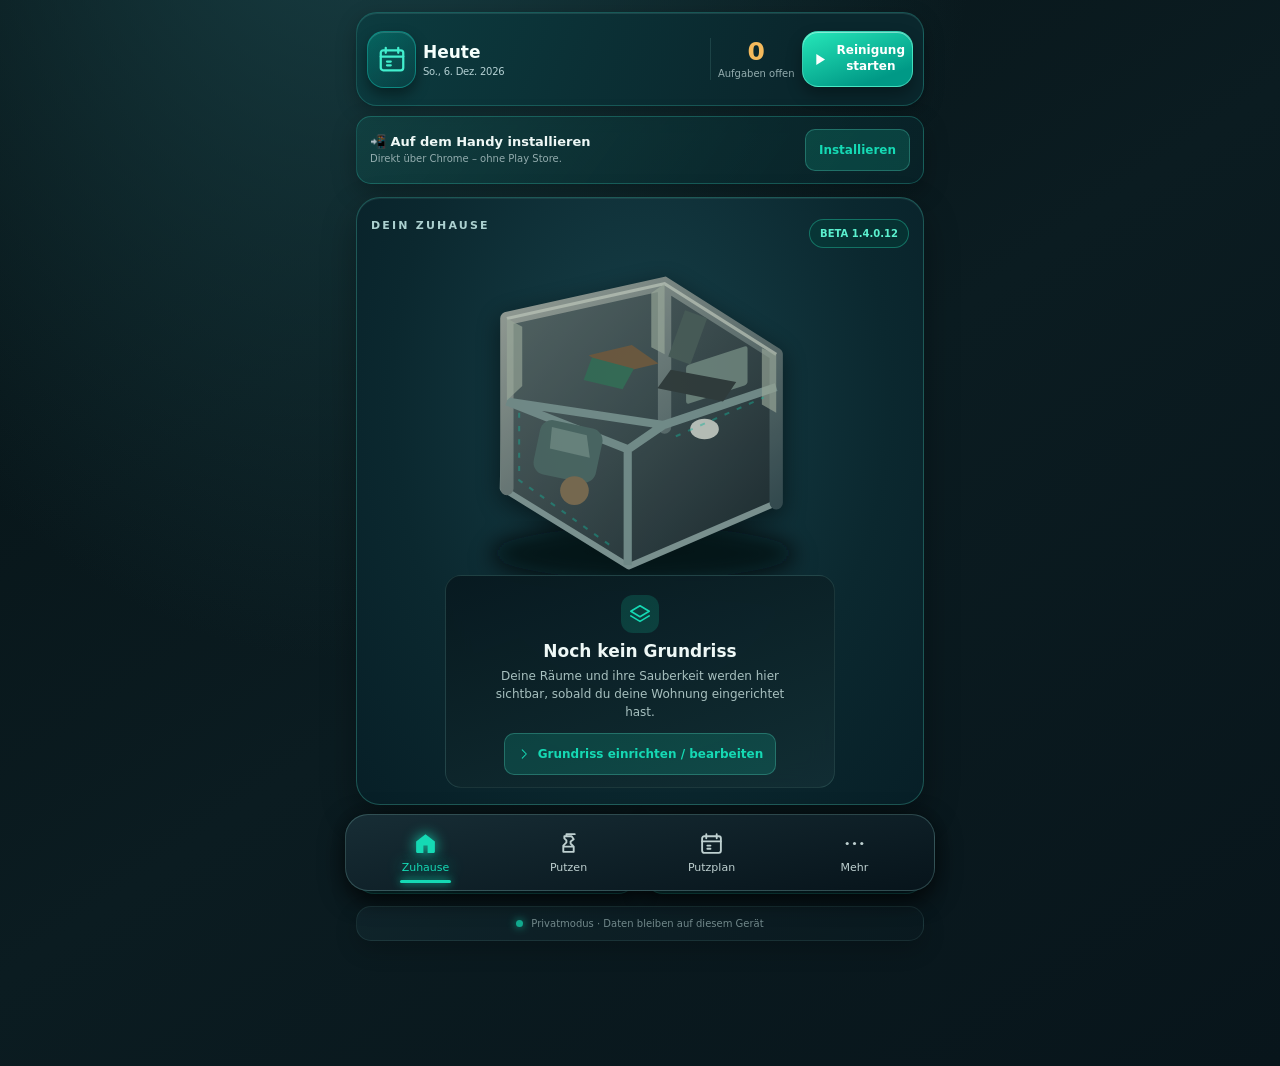
==== commit d3c868f3: "Mein Putzmanager 1.4.0.12: reference-style illustrated floorplans and offline assets" ====
--- a/index.html
+++ b/index.html
@@ -4,7 +4,7 @@
   <meta charset="utf-8">
   <meta name="viewport" content="width=device-width,initial-scale=1,viewport-fit=cover">
   <meta name="theme-color" content="#07181d">
-  <meta name="description" content="Mein Putzmanager – privater Reinigungsplaner. Beta V1.4.0.11 mit optionaler Google-Drive-Sicherung.">
+  <meta name="description" content="Mein Putzmanager – privater Reinigungsplaner. Beta V1.4.0.12 mit optionaler Google-Drive-Sicherung.">
   <meta name="apple-mobile-web-app-capable" content="yes">
   <meta name="mobile-web-app-capable" content="yes">
   <link rel="manifest" href="./manifest.webmanifest">
@@ -14,12 +14,13 @@
   <link rel="stylesheet" href="./editor.css">
   <link rel="stylesheet" href="./clean.css">
   <link rel="stylesheet" href="./floorplan-premium.css">
+  <link rel="stylesheet" href="./home-reference.css">
 <link rel="stylesheet" href="./cleaning.css">
   <link rel="stylesheet" href="./inventory.css">
   <link rel="stylesheet" href="./cleaning-materials.css">
   <link rel="stylesheet" href="./room-timer.css">
   <link rel="stylesheet" href="./backup-drive.css">
-  <title>Mein Putzmanager · Beta 1.4.0.11</title>
+  <title>Mein Putzmanager · Beta 1.4.0.12</title>
 </head>
 <body class="theme-dark accent-emerald">
 <svg class="svg-sprite" xmlns="http://www.w3.org/2000/svg" aria-hidden="true">
@@ -59,7 +60,7 @@
         <button id="install-home-button" type="button" class="outline-button">Installieren</button>
       </div>
       <section class="floorplan surface" aria-label="Dein Grundriss">
-        <div class="section-overline">DEIN ZUHAUSE <span class="beta-pill">BETA 1.4.0.11</span></div>
+        <div class="section-overline">DEIN ZUHAUSE <span class="beta-pill">BETA 1.4.0.12</span></div>
         <div id="floorplan-art" class="floorplan-art" role="img" aria-label="Dekorative schematische Wohnungsvorschau, noch kein gespeicherter Grundriss">
           <svg viewBox="0 0 360 332" xmlns="http://www.w3.org/2000/svg" aria-hidden="true">
             <defs><linearGradient id="floor" x1="0" x2="1" y1="0" y2="1"><stop stop-color="#63706e"/><stop offset="1" stop-color="#1d282c"/></linearGradient><linearGradient id="wall" x1="0" x2="1" y1="0" y2="1"><stop stop-color="#b1b4a9"/><stop offset="1" stop-color="#3c5054"/></linearGradient><filter id="shadow"><feGaussianBlur stdDeviation="10"/></filter></defs>
@@ -106,7 +107,7 @@
         <p id="backup-status" class="backup-status" role="status" aria-live="polite">Bereit. Drive-Anmeldung nur mit Internet; die App selbst bleibt offline nutzbar.</p>
         <small class="backup-caution">⚠ Wiederherstellen ersetzt die Putzmanager-Daten auf diesem Gerät, nicht die Daten anderer Apps. Zuvor wird automatisch ein lokaler Wiederherstellungspunkt angelegt. Für einen Gerätewechsel auf beiden Geräten mit demselben Google-Konto anmelden. Passwörter oder Google-Tokens werden nicht in die Sicherung geschrieben.</small>
       </section>
-      <div class="surface privacy-card"><strong>Deine private Beta</strong><p>Die App speichert weiterhin lokal und offline. Google Drive ist eine manuelle, optionale Datensicherung, keine Live-Synchronisierung.</p><button id="install-button" class="outline-button" type="button">App installieren / Anleitung</button><small>Version 1.4.0.11 · Google Drive Sicherung (Beta)</small></div></section>
+      <div class="surface privacy-card"><strong>Deine private Beta</strong><p>Die App speichert weiterhin lokal und offline. Google Drive ist eine manuelle, optionale Datensicherung, keine Live-Synchronisierung.</p><button id="install-button" class="outline-button" type="button">App installieren / Anleitung</button><small>Version 1.4.0.12 · Google Drive Sicherung (Beta)</small></div></section>
     <section id="view-inventory" class="view inventory-page" aria-labelledby="inventory-heading">
       <div class="inventory-topline"><div class="page-heading"><small>LAGER · U16</small><h1 id="inventory-heading" tabindex="-1">Mein <span>Putzlager</span></h1><p>Putzmittel, Zubehör und Reinigungsgeräte.</p></div><button id="inventory-back" type="button" class="inventory-back">← Zurück</button></div>
       <div class="surface inventory-panel"><div class="inventory-toolbar"><h2>📦 Lagerübersicht</h2><div class="inventory-toolbar-actions"><button id="inventory-manage-categories" class="inventory-add" type="button" aria-expanded="false" aria-controls="inventory-category-manager">⚙ Kategorien</button><button id="inventory-add" class="inventory-add" type="button">＋ Artikel</button></div></div><div class="inventory-counter"><span id="inventory-count">0 Artikel</span><span id="inventory-warning-count" class="inventory-chip" hidden>0 Vorratswarnungen</span></div>
--- a/floorplan-premium.css
+++ b/floorplan-premium.css
@@ -1,19 +1,20 @@
-/* V1.4.0.11 | Premium illustrated 2D home plan */
-.floorplan{background:linear-gradient(155deg,#102f35 0%,#092027 76%,#071921 100%);border:1px solid rgba(73,162,151,.36);border-radius:24px;box-shadow:inset 0 1px 0 rgba(146,249,225,.06),0 16px 36px rgba(0,0,0,.12)}
-.floorplan .section-overline{font-family:Inter,ui-sans-serif,system-ui,sans-serif;letter-spacing:.21em;font-size:12px;color:#b0cece}
-.floorplan .beta-pill{letter-spacing:0;color:#7fe9d4;font-size:11px}
-#home-floorplan-preview.home-floorplan-preview{min-height:0;gap:15px;justify-content:flex-start;display:flex;flex-direction:column;align-items:stretch;width:100%}
-#home-floorplan-preview .home-floor-switch{width:100%;margin-bottom:0;display:flex;align-items:center;justify-content:space-between;flex-wrap:wrap;gap:8px}
-#home-floorplan-preview .home-map-caption{font:800 22px/1.25 Inter,ui-sans-serif,system-ui,sans-serif;color:#edfff8;margin:4px 0 0;letter-spacing:-.45px;text-align:left}
-#home-floorplan-preview .home-floor-select{font-size:13px;min-height:44px}
-#home-floorplan-preview svg.premium-apartment-svg{display:block;width:100%;height:auto;max-width:100%;max-height:none;min-height:220px;overflow:visible;filter:drop-shadow(0 10px 12px rgba(0,0,0,.38));border-radius:12px;touch-action:pan-y}
-#home-floorplan-preview svg .pm-room-label{filter:drop-shadow(0 2px 3px rgba(0,0,0,.45))}
-#home-floorplan-preview [data-home-room]{touch-action:manipulation;cursor:pointer}
-#home-floorplan-preview [data-home-room]:focus-visible{outline:3px solid #61ffd5;outline-offset:2px}
-#home-floorplan-preview .home-map-foot{font-size:12px;line-height:1.45;color:#afc8c7;margin:0;text-align:center}
-#home-floorplan-preview .home-map-legend{gap:11px 15px;justify-content:center;flex-wrap:wrap;font:500 12px/1.4 Inter,ui-sans-serif,system-ui,sans-serif;color:#d1e3de;margin:2px 0 0}
-#home-floorplan-preview .home-map-legend i{width:12px;height:12px;border-radius:5px;box-shadow:0 2px 7px #0007}
-#home-floorplan-preview #home-edit-plan{width:min(100%,330px);align-self:center;min-height:56px;border:1px solid #28bc9f;background:linear-gradient(145deg,rgba(14,101,91,.5),rgba(8,58,63,.7));border-radius:17px;color:#85f5d5;font:700 15px/1.4 Inter,ui-sans-serif,system-ui,sans-serif;box-shadow:0 8px 20px #0003;margin:5px 0 0;touch-action:manipulation}
-#home-floorplan-preview #home-edit-plan:focus-visible{outline:3px solid #9fffee;outline-offset:3px}
-@media(max-width:360px){#home-floorplan-preview .home-map-caption{font-size:19px}#home-floorplan-preview .home-map-legend{font-size:11px;gap:8px 10px}.floorplan{border-radius:18px}}
+/* V1.4.0.12 – room plan with legible architectural detail */
+.floorplan{background:radial-gradient(ellipse at 50% 33%,#174049 0%,#0b282f 62%,#071f27 100%);border:1px solid rgba(66,186,167,.35);border-radius:24px;box-shadow:inset 0 1px 0 #c6fff912,0 14px 35px #0005}
+.floorplan .section-overline{font-size:11px;letter-spacing:.2em;color:#acd1d0;font-weight:700;align-items:flex-start;padding-top:4px}
+.floorplan .beta-pill{font-size:10px;color:#5bf0ce;padding:8px 10px;border:1px solid #1fa98e88;background:#02453c64;border-radius:30px;letter-spacing:0;white-space:nowrap}
+#home-floorplan-preview.home-floorplan-preview{display:flex;flex-direction:column;width:100%;align-items:stretch;justify-content:flex-start;gap:12px;min-height:0;margin-top:-20px}
+#home-floorplan-preview[hidden]{display:none!important}
+#home-floorplan-preview .home-floor-switch{width:100%;display:flex;align-items:center;justify-content:space-between;gap:8px;flex-wrap:wrap}
+#home-floorplan-preview .home-map-caption{font:780 clamp(17px,4.8vw,23px)/1.25 Inter,ui-sans-serif,system-ui,sans-serif;color:#f0fcf8;margin:0;letter-spacing:-.4px;text-align:left;max-width:100%}
+#home-floorplan-preview .home-floor-select{font-size:12px;min-height:43px}
+#home-floorplan-preview svg.premium-apartment-svg{width:100%;height:auto;min-height:170px;max-width:100%;display:block;overflow:visible;filter:drop-shadow(0 10px 11px #0009);border-radius:10px;touch-action:pan-y}
+#home-floorplan-preview svg .pm-room-label{filter:drop-shadow(0 2px 3px #0007)}
+#home-floorplan-preview [data-home-room]{cursor:pointer;touch-action:manipulation}
+#home-floorplan-preview [data-home-room]:focus-visible{outline:3px solid #6cfadd;outline-offset:2px}
+#home-floorplan-preview .home-map-foot{font-size:10px;color:#9dbebd;line-height:1.4;margin:-4px 0 0;text-align:center}
+#home-floorplan-preview .home-map-legend{display:flex;gap:8px 13px;flex-wrap:wrap;justify-content:center;color:#cbd9d7;font-size:11px;margin:0}
+#home-floorplan-preview .home-map-legend span{display:flex;gap:6px;align-items:center;white-space:nowrap}
+#home-floorplan-preview .home-map-legend i{display:inline-block;width:13px;height:13px;border-radius:5px;box-shadow:0 2px 8px #0006}
+#home-floorplan-preview #home-edit-plan{width:min(100%,310px);align-self:center;min-height:52px;border:1px solid #16bc9f;background:linear-gradient(135deg,#006e6055,#064a5366);border-radius:17px;color:#83f3d9;font:700 14px Inter,system-ui,sans-serif;box-shadow:0 7px 20px #0005;margin:2px 0 0}
+@media(max-width:360px){#home-floorplan-preview .home-map-caption{font-size:17px}#home-floorplan-preview .home-map-legend{font-size:10px;gap:8px}.floorplan{border-radius:19px}}
 @media(prefers-reduced-motion:reduce){#home-floorplan-preview svg.premium-apartment-svg{filter:none}}
--- a/home-reference.css
+++ b/home-reference.css
@@ -0,0 +1,48 @@
+/* Referenznahe Wohnungszentrale V1.4.0.12 – andere Menüs bleiben unverändert. */
+body:has(#view-home.active) .app-header{display:none}
+body:has(#view-home.active) .app-shell{padding-top:max(12px,env(safe-area-inset-top))}
+#view-home .overview-strip{min-height:94px;padding:13px;gap:10px;margin-bottom:12px;border-radius:21px;background:linear-gradient(110deg,#0c3b3f 0%,#0a272d 75%);border:1px solid #33ac9e56;box-shadow:inset 0 1px #b7fff71b,0 6px 20px #0004}
+#view-home .date-icon{width:57px;height:63px;border-radius:17px;flex-shrink:0;color:#42efce;background:linear-gradient(145deg,#008e8180,#064b4f55);border:1px solid #17ccbb6c;box-shadow:inset 0 1px #eaffff24,0 7px 14px #0006}
+#view-home .date-icon svg{width:30px;height:30px}
+#view-home .date-copy{min-width:65px;gap:6px}
+#view-home .date-copy strong{font-size:20px;font-weight:800;color:#f5fffc}
+#view-home .date-copy small{font-size:12px;color:#b4d0d3}
+#view-home .overview-count{padding-left:12px;min-width:69px;align-items:center}
+#view-home .overview-count strong{font-size:29px;line-height:1.15;color:#f5ba5c}
+#view-home .overview-count small{font-size:10px;line-height:1.3;text-align:center}
+#view-home .primary-button.compact{min-width:93px;min-height:60px;padding:7px 9px;border-radius:16px;font-size:12px;line-height:1.3;display:flex;gap:8px;justify-content:center;align-items:center;box-shadow:inset 0 1px 0 #ffffff70,0 8px 16px #0005}
+#view-home .primary-button.compact svg{width:19px;height:19px}
+#view-home #install-panel[hidden]{display:none!important}
+#view-home .floorplan{padding:17px 14px 16px;min-height:0}
+#view-home .floorplan .section-overline{margin-bottom:7px}
+#view-home .dashboard-grid{gap:9px;margin-top:10px}
+#view-home .metric-card{border-radius:18px;min-height:79px;background:linear-gradient(125deg,#0a3c3d,#061e28);border-color:#23978463}
+#view-home .metric-icon{width:42px;height:44px;border-radius:13px}
+#view-home .metric-card strong{font-size:18px}
+#view-home .metric-card small{font-size:11px;color:#9dbcbf}
+#view-home .metric-card span[id=home-overall-caption]{font-size:10px}
+#view-home .metric-card #home-overall-caption{display:block;background:#1e5557;color:#bce9d5;border-radius:20px;height:6px;overflow:hidden;position:relative;font-size:0;max-width:140px;margin-top:7px}
+#view-home .metric-card #home-overall-caption::before{content:"";display:block;height:100%;background:#f3c472;width:var(--home-score,0%);border-radius:20px}
+#view-home .section-footer{opacity:.76}
+body:has(#view-home.active) .bottom-nav{border-radius:23px;height:77px;box-shadow:0 7px 24px #000b}
+@media(max-width:365px){#view-home .overview-strip{padding:9px;gap:6px}#view-home .date-icon{width:43px;height:53px}#view-home .date-copy strong{font-size:16px}#view-home .date-copy small{font-size:10px}#view-home .overview-count{min-width:48px;padding-left:6px}#view-home .overview-count strong{font-size:23px}#view-home .primary-button.compact{min-width:78px;min-height:54px;padding:6px;font-size:10px;gap:4px}#view-home .floorplan{padding:12px 10px}}
+/* Kleiner Mobilbildschirm: Referenzaufbau ohne Zeilenbruch in der Tageskarte. */
+#view-home .date-icon{width:49px;height:57px}
+#view-home .overview-strip{gap:7px;padding:10px}
+#view-home .date-copy{min-width:0;flex:1 1 auto;gap:4px}
+#view-home .date-copy strong{font-size:17px}
+#view-home .date-copy small{font-size:10px;white-space:nowrap;letter-spacing:-.24px}
+#view-home .overview-count{min-width:50px;padding-left:7px;flex-shrink:0}
+#view-home .overview-count strong{font-size:25px}
+#view-home .primary-button.compact{min-width:91px;min-height:56px;padding:7px;flex-shrink:0}
+#view-home:has(#home-floorplan-preview:not([hidden])) #install-panel{display:none}
+#view-home .metric-card{padding:9px;gap:7px;min-width:0}
+#view-home .metric-card>div{min-width:0}
+#view-home .metric-card strong{font-size:14px;line-height:1.3;overflow-wrap:anywhere}
+#view-home .metric-card small{font-size:10px;line-height:1.25}
+#view-home .metric-card .metric-icon{width:36px;height:40px;flex-shrink:0}
+#view-home .metric-card .muted-chevron{width:13px;flex-shrink:0}
+#view-home .metric-card #home-overall-caption{margin-top:6px}
+#view-home .floorplan{margin-top:2px}
+#home-floorplan-preview.home-floorplan-preview{margin-top:-28px;gap:8px}
+@media(max-width:360px){#view-home .overview-strip{gap:5px}#view-home .date-icon{width:38px;height:49px}#view-home .primary-button.compact{min-width:76px;font-size:10px}#view-home .date-copy small{font-size:9px}#view-home .overview-count{min-width:45px}#view-home .metric-card .metric-icon{width:31px}#view-home .metric-card strong{font-size:12px}}
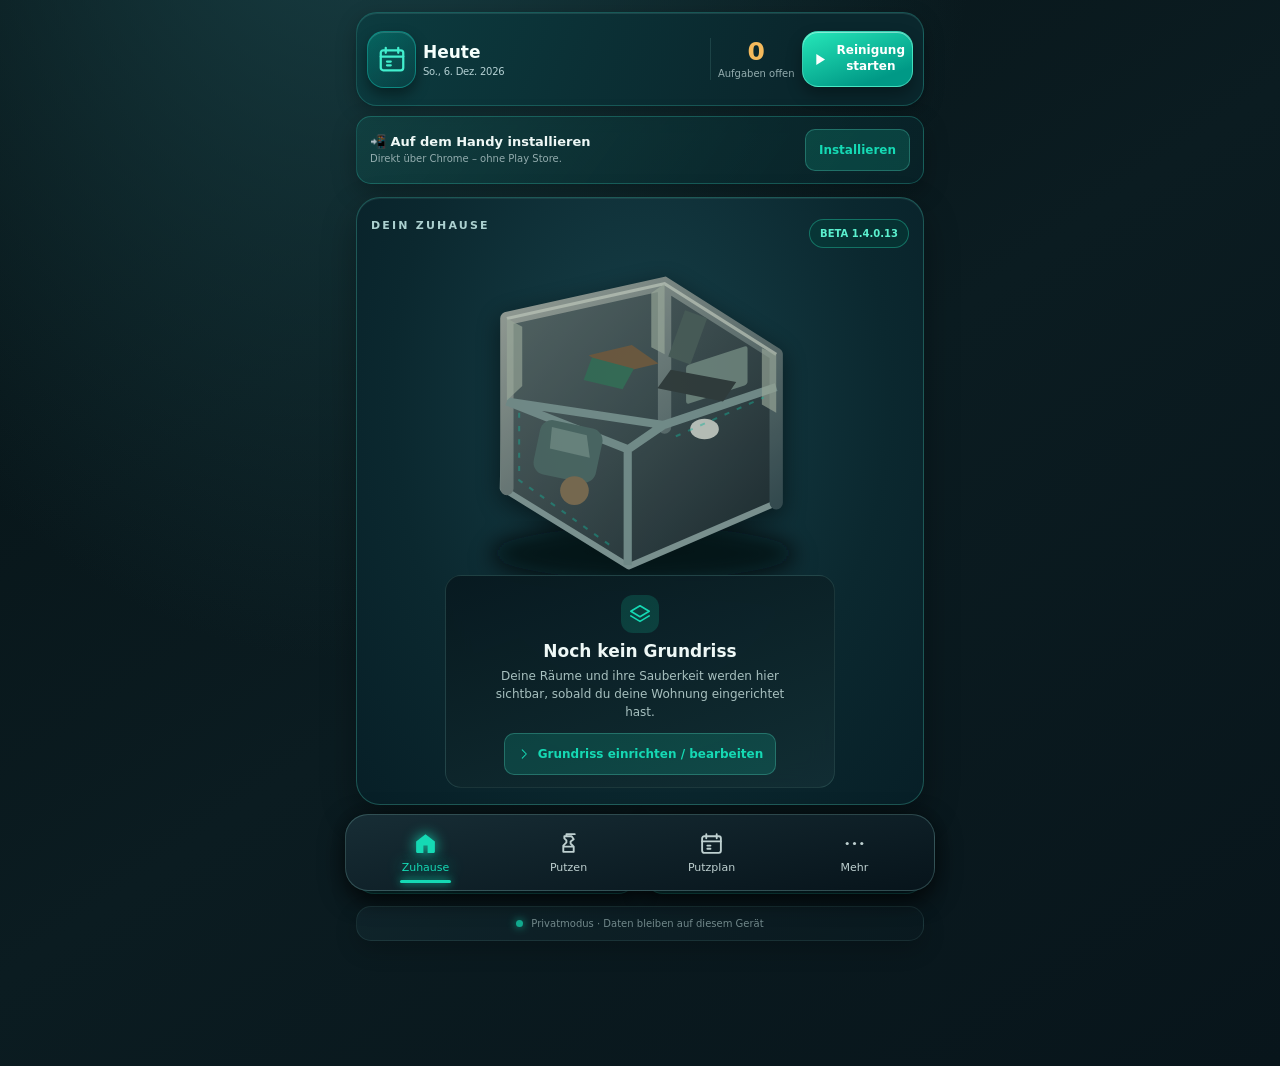
==== commit f11553c3: "V1.4.0.13: Geschirrtücher und Putzfetzen manuell zur Wäsche buchen" ====
--- a/index.html
+++ b/index.html
@@ -4,7 +4,7 @@
   <meta charset="utf-8">
   <meta name="viewport" content="width=device-width,initial-scale=1,viewport-fit=cover">
   <meta name="theme-color" content="#07181d">
-  <meta name="description" content="Mein Putzmanager – privater Reinigungsplaner. Beta V1.4.0.12 mit optionaler Google-Drive-Sicherung.">
+  <meta name="description" content="Mein Putzmanager – privater Reinigungsplaner. Beta V1.4.0.13 mit optionaler Google-Drive-Sicherung.">
   <meta name="apple-mobile-web-app-capable" content="yes">
   <meta name="mobile-web-app-capable" content="yes">
   <link rel="manifest" href="./manifest.webmanifest">
@@ -20,7 +20,7 @@
   <link rel="stylesheet" href="./cleaning-materials.css">
   <link rel="stylesheet" href="./room-timer.css">
   <link rel="stylesheet" href="./backup-drive.css">
-  <title>Mein Putzmanager · Beta 1.4.0.12</title>
+  <title>Mein Putzmanager · Beta 1.4.0.13</title>
 </head>
 <body class="theme-dark accent-emerald">
 <svg class="svg-sprite" xmlns="http://www.w3.org/2000/svg" aria-hidden="true">
@@ -60,7 +60,7 @@
         <button id="install-home-button" type="button" class="outline-button">Installieren</button>
       </div>
       <section class="floorplan surface" aria-label="Dein Grundriss">
-        <div class="section-overline">DEIN ZUHAUSE <span class="beta-pill">BETA 1.4.0.12</span></div>
+        <div class="section-overline">DEIN ZUHAUSE <span class="beta-pill">BETA 1.4.0.13</span></div>
         <div id="floorplan-art" class="floorplan-art" role="img" aria-label="Dekorative schematische Wohnungsvorschau, noch kein gespeicherter Grundriss">
           <svg viewBox="0 0 360 332" xmlns="http://www.w3.org/2000/svg" aria-hidden="true">
             <defs><linearGradient id="floor" x1="0" x2="1" y1="0" y2="1"><stop stop-color="#63706e"/><stop offset="1" stop-color="#1d282c"/></linearGradient><linearGradient id="wall" x1="0" x2="1" y1="0" y2="1"><stop stop-color="#b1b4a9"/><stop offset="1" stop-color="#3c5054"/></linearGradient><filter id="shadow"><feGaussianBlur stdDeviation="10"/></filter></defs>
@@ -107,7 +107,7 @@
         <p id="backup-status" class="backup-status" role="status" aria-live="polite">Bereit. Drive-Anmeldung nur mit Internet; die App selbst bleibt offline nutzbar.</p>
         <small class="backup-caution">⚠ Wiederherstellen ersetzt die Putzmanager-Daten auf diesem Gerät, nicht die Daten anderer Apps. Zuvor wird automatisch ein lokaler Wiederherstellungspunkt angelegt. Für einen Gerätewechsel auf beiden Geräten mit demselben Google-Konto anmelden. Passwörter oder Google-Tokens werden nicht in die Sicherung geschrieben.</small>
       </section>
-      <div class="surface privacy-card"><strong>Deine private Beta</strong><p>Die App speichert weiterhin lokal und offline. Google Drive ist eine manuelle, optionale Datensicherung, keine Live-Synchronisierung.</p><button id="install-button" class="outline-button" type="button">App installieren / Anleitung</button><small>Version 1.4.0.12 · Google Drive Sicherung (Beta)</small></div></section>
+      <div class="surface privacy-card"><strong>Deine private Beta</strong><p>Die App speichert weiterhin lokal und offline. Google Drive ist eine manuelle, optionale Datensicherung, keine Live-Synchronisierung.</p><button id="install-button" class="outline-button" type="button">App installieren / Anleitung</button><small>Version 1.4.0.13 · Google Drive Sicherung (Beta)</small></div></section>
     <section id="view-inventory" class="view inventory-page" aria-labelledby="inventory-heading">
       <div class="inventory-topline"><div class="page-heading"><small>LAGER · U16</small><h1 id="inventory-heading" tabindex="-1">Mein <span>Putzlager</span></h1><p>Putzmittel, Zubehör und Reinigungsgeräte.</p></div><button id="inventory-back" type="button" class="inventory-back">← Zurück</button></div>
       <div class="surface inventory-panel"><div class="inventory-toolbar"><h2>📦 Lagerübersicht</h2><div class="inventory-toolbar-actions"><button id="inventory-manage-categories" class="inventory-add" type="button" aria-expanded="false" aria-controls="inventory-category-manager">⚙ Kategorien</button><button id="inventory-add" class="inventory-add" type="button">＋ Artikel</button></div></div><div class="inventory-counter"><span id="inventory-count">0 Artikel</span><span id="inventory-warning-count" class="inventory-chip" hidden>0 Vorratswarnungen</span></div>
@@ -121,7 +121,7 @@
        <div class="inventory-toolbar"><span class="inventory-note">Bestände und bestätigte Verwendungen werden lokal gespeichert.</span><div class="inventory-view-toggle" aria-label="Lagerdarstellung"><button type="button" id="inventory-view-list" aria-pressed="true">☷ Liste</button><button type="button" id="inventory-view-grid" aria-pressed="false">▦ Kacheln</button></div></div>
        <div id="inventory-items" class="inventory-items inventory-list" aria-live="polite"></div>
        <p class="inventory-storage-warning" id="inventory-storage-notice" hidden>⚠ Speichern nicht möglich. Die Änderungen sind nur bis zum Schließen der App vorhanden.</p>
-       <p class="inventory-note">Bei jeder abgeschlossenen Raumreinigung werden ausgewählte Einwegartikel automatisch abgezogen und waschbare Textilien zu „Wäsche“ gebucht. Bei Flüssigmitteln wird die Nutzung gezählt; der Flaschenbestand sinkt erst mit „Flasche leer“. Unter „Bearbeiten“ lässt sich die Buchungsart je Artikel ändern.</p>
+       <p class="inventory-note">Mit „🧺 In Wäsche +1“ kannst du benutzte Geschirr- oder Putztücher auch ohne Reinigungssitzung zur Wäsche buchen. „Gewaschen +1“ oder „Alle gewaschen“ setzt sie auf sauber zurück. Bei jeder abgeschlossenen Raumreinigung werden ausgewählte Einwegartikel automatisch abgezogen und waschbare Textilien zu „Wäsche“ gebucht. Bei Flüssigmitteln wird die Nutzung gezählt; der Flaschenbestand sinkt erst mit „Flasche leer“. Unter „Bearbeiten“ lässt sich die Buchungsart je Artikel ändern.</p>
        <div id="inventory-selection" class="inventory-selection" hidden><span id="inventory-selection-count">0 Produkte vorgemerkt</span><button type="button" id="inventory-selection-done" class="inventory-back">Zur Reinigung</button></div>
       </div>
       <section id="inventory-category-manager" class="surface inventory-category-manager" hidden aria-label="Kategorien verwalten">
@@ -153,6 +153,10 @@
        <label class="full">Notizen<textarea name="notes" maxlength="500" rows="2" placeholder="Optional: Material, Anwendung, Besonderheiten"></textarea></label>
        <label class="full">Wie wird der Artikel bei einer bestätigten Reinigung gebucht?
        <select name="handling" id="inventory-handling"><option value="liquid">🧴 Mittel – Verwendungen zählen, Flasche erst bei „leer“ abziehen</option><option value="consume">🗑️ Einweg – automatisch 1 Stück/Paar abziehen</option><option value="wash">🧺 Waschbar – 1 Stück/Paar in die Wäsche verschieben</option><option value="durable">♻️ Dauerhaft – Bestand bleibt gleich</option></select></label>
+       <label class="full inventory-wash-settings" id="inventory-wash-settings" hidden>Waschtemperatur laut Pflegeetikett (optional)
+         <select name="washTemperature" id="inventory-wash-temperature"><option value="">Nicht hinterlegt</option><option value="30">30 °C</option><option value="40">40 °C</option><option value="60">60 °C</option><option value="90">90 °C</option></select>
+         <small>Nur anzeigen, was auf deinem Tuch-Etikett erlaubt ist; keine automatische Temperatur-Empfehlung.</small>
+       </label>
        <small class="full inventory-note">Für Handschuhe, Putz- und Geschirrtücher Art bewusst einstellen. Waschbare Artikel kommen nach „Gewaschen“ zurück zu den sauberen Beständen.</small>
        <label class="full">Artikelfotos (max. 3)<input id="inventory-photos" type="file" accept="image/*" multiple></label>
        <div class="full" id="inventory-photo-preview"></div><p class="full room-note" id="inventory-photo-help"></p>
--- a/inventory.css
+++ b/inventory.css
@@ -2,6 +2,11 @@
 .inventory-page{padding-bottom:16px}.inventory-topline{display:flex;align-items:center;justify-content:space-between;gap:12px}.inventory-back,.inventory-add,.inventory-choose,.inventory-choose:focus-visible{border:1px solid var(--border);border-radius:11px;padding:11px 13px;background:var(--accent-fog);color:var(--text);font-weight:750}.inventory-back{white-space:nowrap}.inventory-panel{padding:16px;margin-top:12px}.inventory-toolbar{display:flex;justify-content:space-between;align-items:center;gap:8px;flex-wrap:wrap}.inventory-toolbar h2{font-size:17px;margin:0}.inventory-counter{display:flex;gap:8px;align-items:center;flex-wrap:wrap;font-size:11px;color:var(--secondary);margin:9px 0 13px}.inventory-chip{border-radius:40px;padding:5px 9px;background:rgba(234,171,85,.13);color:#ffcb83}.inventory-chip[hidden]{display:none}.inventory-filter-grid{display:grid;grid-template-columns:repeat(2,minmax(0,1fr));gap:10px;margin:13px 0}.inventory-filter-grid label{color:var(--secondary);font-size:11px;display:flex;flex-direction:column;gap:6px;min-width:0}.inventory-filter-grid select,.inventory-filter-grid input,.inventory-add-form select,.inventory-add-form input{min-height:44px;width:100%;max-width:100%;padding:10px 11px;color:var(--text);background:var(--surface-solid);border:1px solid var(--border);border-radius:10px;font-size:14px}.inventory-filter-grid select option,.inventory-add-form select option{background:#10272d;color:#fff}.inventory-filter-grid .inventory-search-wrap{grid-column:1/-1}.inventory-view-toggle{display:flex;gap:6px;align-items:center}.inventory-view-toggle button{border:1px solid var(--border);background:transparent;border-radius:8px;color:var(--secondary);min-height:38px;padding:7px 12px}.inventory-view-toggle button[aria-pressed=true]{background:var(--accent-fog);border-color:var(--accent);color:var(--text)}.inventory-items{display:grid;gap:10px;margin-top:15px}.inventory-items.inventory-grid{grid-template-columns:repeat(2,minmax(0,1fr))}.inventory-card{border-radius:13px;border:1px solid var(--border);background:var(--surface-solid);padding:13px;min-width:0}.inventory-card-top{display:flex;gap:10px;align-items:start}.inventory-emblem{display:grid;place-items:center;width:43px;height:43px;flex-shrink:0;background:var(--accent-fog);border-radius:11px;font-size:24px}.inventory-card-main{min-width:0;flex:1}.inventory-card-main strong{display:block;font-size:14px;overflow-wrap:anywhere}.inventory-card-main small{display:block;color:var(--secondary);font-size:11px;margin-top:4px;line-height:1.4;overflow-wrap:anywhere}.inventory-fav{font-size:23px;color:var(--accent);background:transparent;border:none;padding:0 2px;line-height:1.1}.inventory-card-bottom{display:flex;flex-wrap:wrap;align-items:center;gap:6px;margin-top:13px}.inventory-quantity{font-size:13px;font-weight:800;margin-right:auto}.inventory-tag{font-size:10px;border-radius:8px;padding:4px 6px;background:var(--accent-fog);color:var(--secondary)}.inventory-tag.missing{color:#ffaba1;background:rgba(255,107,99,.12)}.inventory-tag.low{color:#ffce8b;background:rgba(250,179,70,.12)}.inventory-choose{margin-top:11px;font-size:11px;width:100%;min-height:39px}.inventory-choose[aria-pressed=true]{border-color:var(--accent);color:var(--accent)}.inventory-grid .inventory-card-top{flex-wrap:wrap}.inventory-grid .inventory-card-main{flex-basis:50%}.inventory-grid .inventory-emblem{width:37px;height:37px}.inventory-grid .inventory-fav{margin-left:auto}.inventory-grid .inventory-card-main strong{font-size:12px}.inventory-grid .inventory-card-main small{font-size:10px}.inventory-empty{padding:35px 14px;text-align:center;color:var(--text);border:1px dashed var(--border);border-radius:13px}.inventory-empty p{color:var(--secondary);font-size:12px}.inventory-add-form{padding:14px;margin-top:12px}.inventory-add-form[hidden]{display:none}.inventory-add-form h2{font-size:17px}.inventory-add-form-grid{display:grid;grid-template-columns:repeat(2,minmax(0,1fr));gap:9px}.inventory-add-form label{font-size:11px;color:var(--secondary);display:flex;flex-direction:column;gap:5px}.inventory-add-form .full{grid-column:1/-1}.inventory-form-buttons{display:flex;gap:9px;margin-top:13px}.inventory-form-buttons button{flex:1;padding:11px 8px;border-radius:11px;border:1px solid var(--border);background:var(--accent-fog);color:var(--text);font-weight:750}.inventory-form-buttons button[type=submit]{background:var(--accent);color:#062822}.inventory-selection{margin-top:12px;font-size:12px;color:var(--secondary)}.inventory-selection[hidden]{display:none}.inventory-selection button{margin-left:7px}.inventory-note{font-size:11px;color:var(--secondary);line-height:1.55}.inventory-storage-warning{color:#ffab9f;font-size:12px}.inventory-storage-warning[hidden]{display:none}.inventory-entry{display:flex;align-items:center;gap:10px;border:1px solid var(--border);background:var(--surface-solid);border-radius:12px;padding:12px;width:100%;color:var(--text);text-align:left}.inventory-entry strong{display:block;font-size:14px}.inventory-entry small{display:block;color:var(--secondary);font-size:11px;margin-top:4px}.inventory-from-clean{padding:13px;margin-top:12px}.inventory-from-clean small{display:block;margin-top:6px;font-size:11px;color:var(--secondary);line-height:1.4}@media(max-width:360px){.inventory-items.inventory-grid{grid-template-columns:1fr}.inventory-panel{padding:11px}.inventory-filter-grid{gap:7px}} 
 
 .inventory-card-actions{display:flex;gap:6px;margin-top:9px;flex-wrap:wrap}.inventory-card-actions .inventory-choose{flex:1;min-width:95px;margin-top:0}.inventory-emblem.glovesBlue,.inventory-emblem.glovesWhite,.inventory-emblem.glovesPink{position:relative}.inventory-emblem.glovesBlue{background:#164b78}.inventory-emblem.glovesWhite{background:#53626c}.inventory-emblem.glovesPink{background:#763655}.inventory-thumb{width:100%;height:100%;object-fit:cover;border-radius:10px}.inventory-add-form textarea{width:100%;min-height:65px;background:var(--surface-solid);color:var(--text);border:1px solid var(--border);border-radius:9px;padding:9px}.inventory-add-form input[type=checkbox]{width:18px;min-height:18px;height:18px;display:inline-block}.inventory-use-info{display:block;margin-top:5px;font-size:11px;color:var(--secondary)}#inventory-photo-preview{display:flex;gap:8px;flex-wrap:wrap}.inventory-photo-tile{display:flex;flex-direction:column;gap:5px;width:95px}.inventory-photo-tile img{width:95px;height:95px;object-fit:cover;border-radius:10px}.inventory-photo-tile button{background:var(--accent-fog);color:var(--text);border:1px solid var(--border);border-radius:8px;padding:5px}
+/* V1.4.0.13 – manuelle Wäschebuchung / Pflegeetikett */
+.inventory-laundry-btn{border-color:rgba(40,213,184,.5);background:rgba(11,88,82,.45)}
+.inventory-wash-settings[hidden]{display:none!important}
+.inventory-wash-settings small{font-size:11px;color:var(--secondary);line-height:1.45;font-weight:400}
+.inventory-grid .inventory-card-actions .inventory-choose{min-width:100%;}
 .glove-icon{display:block;width:36px;height:36px;filter:drop-shadow(0 2px 2px rgba(0,0,0,.24));}
 
 /* V1.4.0.3: Kategorienverwaltung */
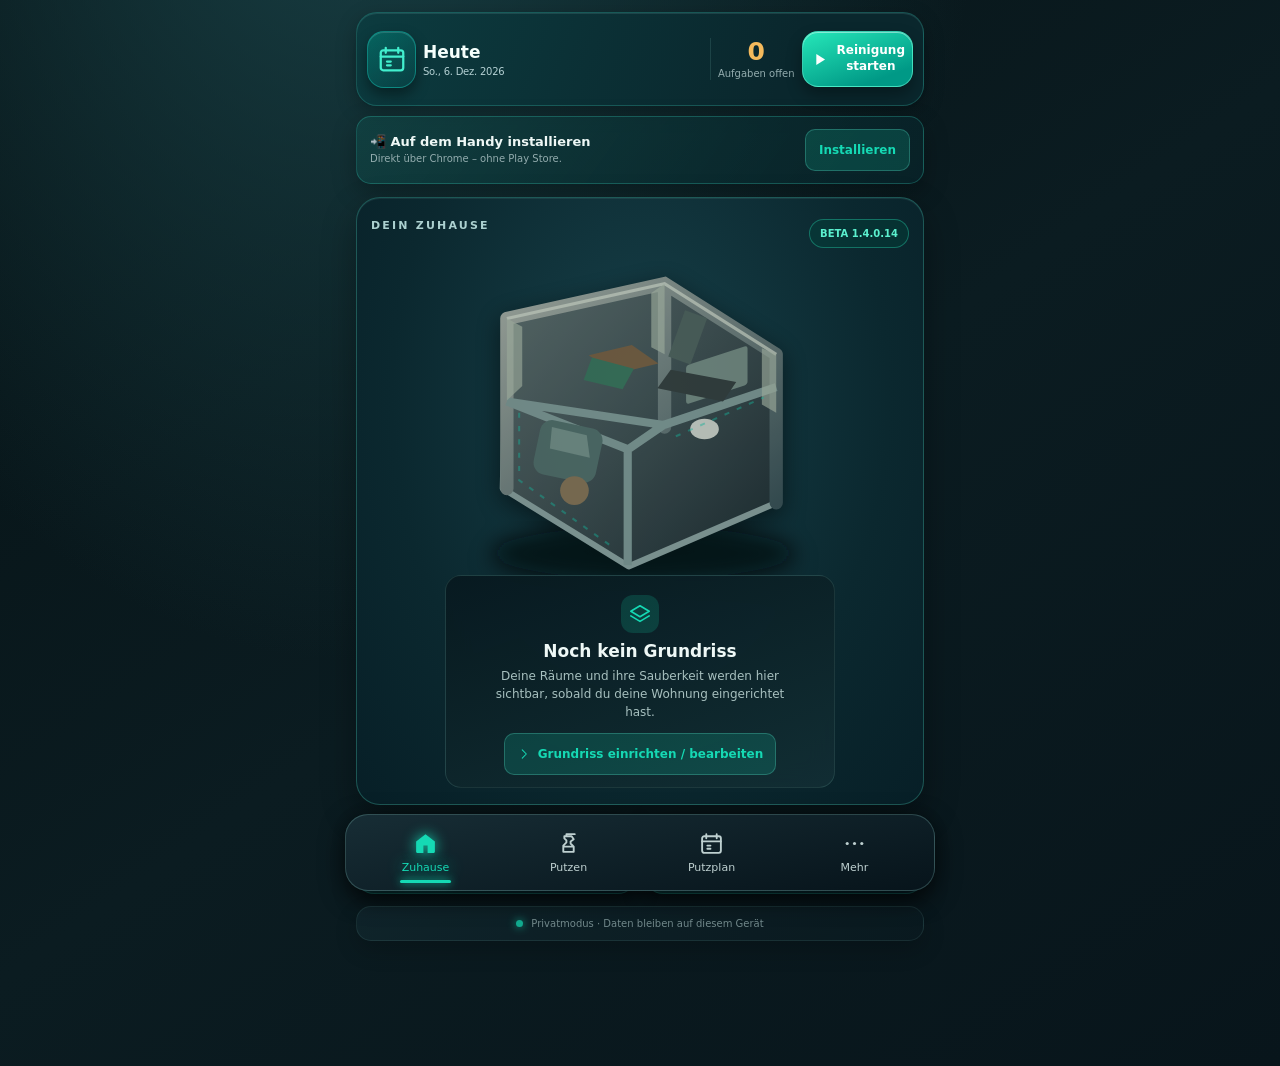
==== commit 14b37803: "V1.4.0.14: Vorher-/Nachher-Fotovergleich mit Slider und Zoom" ====
--- a/index.html
+++ b/index.html
@@ -4,13 +4,14 @@
   <meta charset="utf-8">
   <meta name="viewport" content="width=device-width,initial-scale=1,viewport-fit=cover">
   <meta name="theme-color" content="#07181d">
-  <meta name="description" content="Mein Putzmanager – privater Reinigungsplaner. Beta V1.4.0.13 mit optionaler Google-Drive-Sicherung.">
+  <meta name="description" content="Mein Putzmanager – privater Reinigungsplaner. Beta V1.4.0.14 mit optionaler Google-Drive-Sicherung.">
   <meta name="apple-mobile-web-app-capable" content="yes">
   <meta name="mobile-web-app-capable" content="yes">
   <link rel="manifest" href="./manifest.webmanifest">
   <link rel="icon" type="image/svg+xml" href="./assets/icon.svg">
   <link rel="apple-touch-icon" href="./assets/icon-192.png">
   <link rel="stylesheet" href="./style.css">
+<link rel="stylesheet" href="./photo-compare.css">
   <link rel="stylesheet" href="./editor.css">
   <link rel="stylesheet" href="./clean.css">
   <link rel="stylesheet" href="./floorplan-premium.css">
@@ -20,7 +21,7 @@
   <link rel="stylesheet" href="./cleaning-materials.css">
   <link rel="stylesheet" href="./room-timer.css">
   <link rel="stylesheet" href="./backup-drive.css">
-  <title>Mein Putzmanager · Beta 1.4.0.13</title>
+  <title>Mein Putzmanager · Beta 1.4.0.14</title>
 </head>
 <body class="theme-dark accent-emerald">
 <svg class="svg-sprite" xmlns="http://www.w3.org/2000/svg" aria-hidden="true">
@@ -60,7 +61,7 @@
         <button id="install-home-button" type="button" class="outline-button">Installieren</button>
       </div>
       <section class="floorplan surface" aria-label="Dein Grundriss">
-        <div class="section-overline">DEIN ZUHAUSE <span class="beta-pill">BETA 1.4.0.13</span></div>
+        <div class="section-overline">DEIN ZUHAUSE <span class="beta-pill">BETA 1.4.0.14</span></div>
         <div id="floorplan-art" class="floorplan-art" role="img" aria-label="Dekorative schematische Wohnungsvorschau, noch kein gespeicherter Grundriss">
           <svg viewBox="0 0 360 332" xmlns="http://www.w3.org/2000/svg" aria-hidden="true">
             <defs><linearGradient id="floor" x1="0" x2="1" y1="0" y2="1"><stop stop-color="#63706e"/><stop offset="1" stop-color="#1d282c"/></linearGradient><linearGradient id="wall" x1="0" x2="1" y1="0" y2="1"><stop stop-color="#b1b4a9"/><stop offset="1" stop-color="#3c5054"/></linearGradient><filter id="shadow"><feGaussianBlur stdDeviation="10"/></filter></defs>
@@ -89,8 +90,8 @@
     <section id="view-plan" class="view" aria-labelledby="plan-heading"><div class="page-heading"><small>DEIN ALLTAG</small><h1 id="plan-heading">Mein <span>Putzplan</span></h1><p>Alle Aufgaben im Blick – ohne Stress.</p></div><div class="surface plan-card"><div class="week-heading"><svg class="icon"><use href="#ic-calendar"/></svg><span id="week-range"></span></div><div id="week-days" class="week-days"></div><div class="plan-today"><h2>Heute</h2><small>Verfügbares Zeitbudget</small></div><div class="time-options" role="group" aria-label="Zeitbudget"><button type="button" data-minutes="15">15 min</button><button type="button" data-minutes="30">30 min</button><button type="button" data-minutes="60">60 min</button></div><div class="daily-plan"><p class="room-note" id="daily-plan-summary" aria-live="polite"></p><div id="daily-plan-items" aria-live="polite"></div></div><section id="plan-reminders" class="daily-reminders"><h3>🔔 Tageserinnerungen</h3><label><input id="plan-reminders-enable" type="checkbox"> Systemhinweis beim Öffnen der App aktivieren</label><div class="daily-quiet"><label>Ruhezeit ab <select id="plan-reminders-quiet-from" aria-label="Ruhezeit beginnt"></select></label><label>bis <select id="plan-reminders-quiet-to" aria-label="Ruhezeit endet"></select></label></div><p class="room-note" id="plan-reminders-status"></p><small class="room-note">Hinweis: Ohne Server/Push kann die PWA im Hintergrund keine festen Erinnerungen garantieren. In der App werden fällige Aufgaben stets angezeigt.</small></section></div></section>
     <section id="view-more" class="view" aria-labelledby="more-heading"><div class="page-heading"><small>DEIN PERSÖNLICHER BEREICH</small><h1 id="more-heading">Mehr <span>entdecken</span></h1><p>Einstellungen und kommende Funktionen.</p></div>
       <div class="surface settings-card"><div class="card-heading"><h2><svg class="icon"><use href="#ic-settings"/></svg> Erscheinungsbild</h2></div><div class="setting-title">Designmodus</div><div class="appearance-switch" role="group" aria-label="Designmodus"><button type="button" data-theme="dark"><svg class="icon"><use href="#ic-moon"/></svg> Dunkel</button><button type="button" data-theme="light"><svg class="icon"><use href="#ic-sun"/></svg> Hell</button></div><div class="setting-title">Akzentfarbe</div><div class="swatches" role="group" aria-label="Akzentfarbe"><button data-accent="emerald" type="button" aria-label="Smaragd-Türkis" title="Smaragd-Türkis"><span></span></button><button data-accent="blue" type="button" aria-label="Ozeanblau" title="Ozeanblau"><span></span></button><button data-accent="violet" type="button" aria-label="Violett" title="Violett"><span></span></button><button data-accent="amber" type="button" aria-label="Gold" title="Gold"><span></span></button></div></div>
-      <div class="surface menu-card"><h2>Weitere Bereiche</h2><button type="button" id="inventory-open-more" class="inventory-entry"><span class="row-icon"><svg class="icon"><use href="#ic-box"/></svg></span><span><strong>Putzlager</strong><small>Produkte, Geräte, Wäsche und Verbrauch · V1.4.0.5</small></span><svg class="icon muted-chevron"><use href="#ic-chevron"/></svg></button><button type="button" id="photos-open" class="inventory-entry"><span class="row-icon">📸</span><span><strong>Vorher-/Nachher-Fotos</strong><small>Lokale Fotogalerie · auch im Drive-Backup</small></span></button><button type="button" id="knowledge-open" class="inventory-entry"><span class="row-icon">📖</span><span><strong>Reinigungsanleitungen</strong><small>Schritt-für-Schritt · offline</small></span></button><div class="menu-row"><span class="row-icon"><svg class="icon"><use href="#ic-chart"/></svg></span><div><strong>Statistik</strong><small>Verlauf und Auswertung · V1.3</small></div><span class="soon-label">Später</span></div></div>
-      <section id="photo-panel" class="surface activities" aria-labelledby="photos-heading"><div class="card-heading"><h2 id="photos-heading">📸 Reinigungsfotos</h2><span id="photo-gallery-count" class="small-count"></span></div><p class="room-note">Vorher-/Nachher-Fotos werden beim Abschluss einer Raumreinigung gespeichert, lokal komprimiert und in neuen JSON-/Drive-Backups mitgesichert. Keine feste Fotoanzahl: Fotos werden lokal in IndexedDB gespeichert. Neue tägliche Google-Drive-Sicherungen enthalten die Reinigungsfotos; bitte Upload-Bestätigung prüfen.</p><div id="photo-gallery" class="photo-gallery"></div></section><section id="knowledge-panel" class="surface activities"><h2>📖 Reinigungswissen</h2><p class="room-note">Orientierungshilfen. Dosierung, Einwirkzeit und Eignung immer am jeweiligen Produktetikett prüfen.</p><div id="knowledge-guides"></div></section>
+      <div class="surface menu-card"><h2>Weitere Bereiche</h2><button type="button" id="inventory-open-more" class="inventory-entry"><span class="row-icon"><svg class="icon"><use href="#ic-box"/></svg></span><span><strong>Putzlager</strong><small>Produkte, Geräte, Wäsche und Verbrauch · V1.4.0.5</small></span><svg class="icon muted-chevron"><use href="#ic-chevron"/></svg></button><button type="button" id="photos-open" class="inventory-entry"><span class="row-icon">📸</span><span><strong>Vorher-/Nachher-Fotos</strong><small>Lokale Fotogalerie mit Vergleich · auch im Drive-Backup</small></span></button><button type="button" id="knowledge-open" class="inventory-entry"><span class="row-icon">📖</span><span><strong>Reinigungsanleitungen</strong><small>Schritt-für-Schritt · offline</small></span></button><div class="menu-row"><span class="row-icon"><svg class="icon"><use href="#ic-chart"/></svg></span><div><strong>Statistik</strong><small>Verlauf und Auswertung · V1.3</small></div><span class="soon-label">Später</span></div></div>
+      <section id="photo-panel" class="surface activities" aria-labelledby="photos-heading"><div class="card-heading"><h2 id="photos-heading">📸 Reinigungsfotos</h2><span id="photo-gallery-count" class="small-count"></span></div><p class="room-note">Vorher-/Nachher-Fotos werden beim Abschluss einer Raumreinigung gespeichert, lokal komprimiert und in neuen JSON-/Drive-Backups mitgesichert. Keine feste Fotoanzahl: Fotos werden lokal in IndexedDB gespeichert. Bei zwei Fotos derselben Reinigung kannst du sie nebeneinander oder mit Schieberegler und Zoom vergleichen; keine KI-Auswertung. Neue tägliche Google-Drive-Sicherungen enthalten die Reinigungsfotos; bitte Upload-Bestätigung prüfen.</p><div id="photo-gallery" class="photo-gallery"></div></section><section id="knowledge-panel" class="surface activities"><h2>📖 Reinigungswissen</h2><p class="room-note">Orientierungshilfen. Dosierung, Einwirkzeit und Eignung immer am jeweiligen Produktetikett prüfen.</p><div id="knowledge-guides"></div></section>
       <section id="backup-panel" class="surface backup-panel" aria-labelledby="backup-heading">
         <div class="card-heading"><h2 id="backup-heading">☁️ Google Drive · Datensicherung</h2></div>
         <p>Alle aktuellen Putzmanager-Daten sichern: Wohnung/Grundrisse, Aufgaben, Reinigungen, Lager, Verbrauch, Fotos und Stoppuhren. Keine Live-Synchronisation. Google Drive nur nach deiner Anmeldung.</p>
@@ -107,7 +108,7 @@
         <p id="backup-status" class="backup-status" role="status" aria-live="polite">Bereit. Drive-Anmeldung nur mit Internet; die App selbst bleibt offline nutzbar.</p>
         <small class="backup-caution">⚠ Wiederherstellen ersetzt die Putzmanager-Daten auf diesem Gerät, nicht die Daten anderer Apps. Zuvor wird automatisch ein lokaler Wiederherstellungspunkt angelegt. Für einen Gerätewechsel auf beiden Geräten mit demselben Google-Konto anmelden. Passwörter oder Google-Tokens werden nicht in die Sicherung geschrieben.</small>
       </section>
-      <div class="surface privacy-card"><strong>Deine private Beta</strong><p>Die App speichert weiterhin lokal und offline. Google Drive ist eine manuelle, optionale Datensicherung, keine Live-Synchronisierung.</p><button id="install-button" class="outline-button" type="button">App installieren / Anleitung</button><small>Version 1.4.0.13 · Google Drive Sicherung (Beta)</small></div></section>
+      <div class="surface privacy-card"><strong>Deine private Beta</strong><p>Die App speichert weiterhin lokal und offline. Google Drive ist eine manuelle, optionale Datensicherung, keine Live-Synchronisierung.</p><button id="install-button" class="outline-button" type="button">App installieren / Anleitung</button><small>Version 1.4.0.14 · Google Drive Sicherung (Beta)</small></div></section>
     <section id="view-inventory" class="view inventory-page" aria-labelledby="inventory-heading">
       <div class="inventory-topline"><div class="page-heading"><small>LAGER · U16</small><h1 id="inventory-heading" tabindex="-1">Mein <span>Putzlager</span></h1><p>Putzmittel, Zubehör und Reinigungsgeräte.</p></div><button id="inventory-back" type="button" class="inventory-back">← Zurück</button></div>
       <div class="surface inventory-panel"><div class="inventory-toolbar"><h2>📦 Lagerübersicht</h2><div class="inventory-toolbar-actions"><button id="inventory-manage-categories" class="inventory-add" type="button" aria-expanded="false" aria-controls="inventory-category-manager">⚙ Kategorien</button><button id="inventory-add" class="inventory-add" type="button">＋ Artikel</button></div></div><div class="inventory-counter"><span id="inventory-count">0 Artikel</span><span id="inventory-warning-count" class="inventory-chip" hidden>0 Vorratswarnungen</span></div>
@@ -285,6 +286,7 @@
 <script src="./inventory-ui.js" defer></script>
 <script src="./plan-model.js" defer></script>
 <script src="./photos.js" defer></script>
+<script src="./photo-compare.js" defer></script>
 <script src="./knowledge-ui.js" defer></script>
 <script src="./backup-model.js" defer></script>
 <script src="./backup-drive.js" defer></script>
--- a/photo-compare.css
+++ b/photo-compare.css
@@ -0,0 +1,36 @@
+/* V1.4.0.14 – mobiler, lokaler Fotovergleich */
+.photo-compare-open-btn{width:100%;min-height:44px;border-radius:12px;border:1px solid var(--accent);background:var(--accent-fog);color:var(--text);font-weight:750;padding:11px 10px}
+.photo-compare-dialog{position:fixed;inset:0;margin:auto;width:min(calc(100vw - 20px),680px);max-width:680px;max-height:min(94dvh,820px);padding:0;border:1px solid rgba(21,217,180,.38);border-radius:18px;background:#0c2228;color:#edf8f6;box-shadow:0 16px 90px #000b;overflow:auto;overscroll-behavior:contain}
+.photo-compare-dialog::backdrop{background:rgba(0,6,10,.88);backdrop-filter:blur(4px)}
+.photo-compare-content{padding:clamp(12px,3vw,22px);display:grid;gap:12px}
+.photo-compare-header{display:flex;align-items:flex-start;justify-content:space-between;gap:8px}
+.photo-compare-header h2{font-size:clamp(17px,4.5vw,22px);margin:0;color:#f4fffb}
+.photo-compare-header p{font-size:12px;color:#9eb9b8;margin:7px 0 0}
+.photo-compare-close{flex:0 0 42px;height:42px;border:1px solid #587d7a;color:#e9fffa;border-radius:12px;background:#14373b;font-size:22px}
+.photo-compare-modes{display:grid;grid-template-columns:1fr 1fr;gap:8px}
+.photo-compare-mode{border:1px solid rgba(141,194,184,.25);border-radius:10px;background:#102f33;color:#aec6c4;min-height:43px;padding:9px;font-size:13px}
+.photo-compare-mode.is-active{border-color:#19d6b3;background:#0b4844;color:#f8fffc;font-weight:800}
+.photo-compare-stage{--split:50%;display:grid;grid-template-columns:minmax(0,1fr) minmax(0,1fr);height:clamp(225px,53dvh,420px);width:100%;border-radius:12px;border:1px solid rgba(174,227,214,.2);background:#031115;overflow:hidden;position:relative;isolation:isolate}
+.photo-compare-pane{position:relative;overflow:hidden;min-width:0;background:#071920}
+.photo-compare-pane--before{border-right:2px solid #1be2bc}
+.photo-compare-photo{display:block;width:100%;height:100%;object-fit:contain;transform-origin:center center;user-select:none;-webkit-user-drag:none;pointer-events:none}
+.photo-compare-chip{position:absolute;left:8px;top:8px;border-radius:8px;padding:5px 9px;background:rgba(2,20,24,.8);color:white;font-size:12px;font-weight:750;pointer-events:none}
+.photo-compare-stage.is-overlay{display:block}
+.photo-compare-stage.is-overlay .photo-compare-pane{position:absolute;inset:0;border:0}
+.photo-compare-stage.is-overlay .photo-compare-pane--after{clip-path:inset(0 0 0 var(--split));z-index:2}
+.photo-compare-stage.is-overlay::after{content:'';display:block;position:absolute;top:0;bottom:0;left:var(--split);width:2px;transform:translateX(-1px);background:#14f7c4;box-shadow:0 0 5px #000;pointer-events:none;z-index:3}
+.photo-compare-stage.is-overlay .photo-compare-pane--after .photo-compare-chip{right:8px;left:auto}
+.photo-compare-stage.is-zoomed{cursor:grab;touch-action:none}
+.photo-compare-stage.is-zoomed:active{cursor:grabbing}
+.photo-compare-range{display:grid;grid-template-columns:auto minmax(0,1fr) auto;gap:8px;align-items:center;font-size:12px;color:#c1ddda}
+.photo-compare-range[hidden]{display:none!important}
+.photo-compare-range input{width:100%;accent-color:#15d9b4;min-height:40px}
+.photo-compare-range-value{min-width:39px;text-align:right;font-variant-numeric:tabular-nums}
+.photo-compare-zoom{display:flex;align-items:center;justify-content:center;gap:10px}
+.photo-compare-control,.photo-compare-reset{height:43px;border:1px solid #426965;border-radius:10px;background:#15383b;color:#e6fff8}
+.photo-compare-control{width:49px;font-size:23px;font-weight:800}
+.photo-compare-reset{padding:0 10px;font-size:12px}
+.photo-compare-zoom-value{min-width:57px;text-align:center;font-variant-numeric:tabular-nums;font-weight:700}
+.photo-compare-hint{font-size:11px;color:#9fbab7;line-height:1.55;margin:0}
+@media(max-width:390px){.photo-compare-content{gap:9px}.photo-compare-stage{height:clamp(220px,44dvh,340px)}.photo-compare-mode{font-size:12px}}
+@media(prefers-reduced-motion:reduce){.photo-compare-dialog *{transition:none!important}}
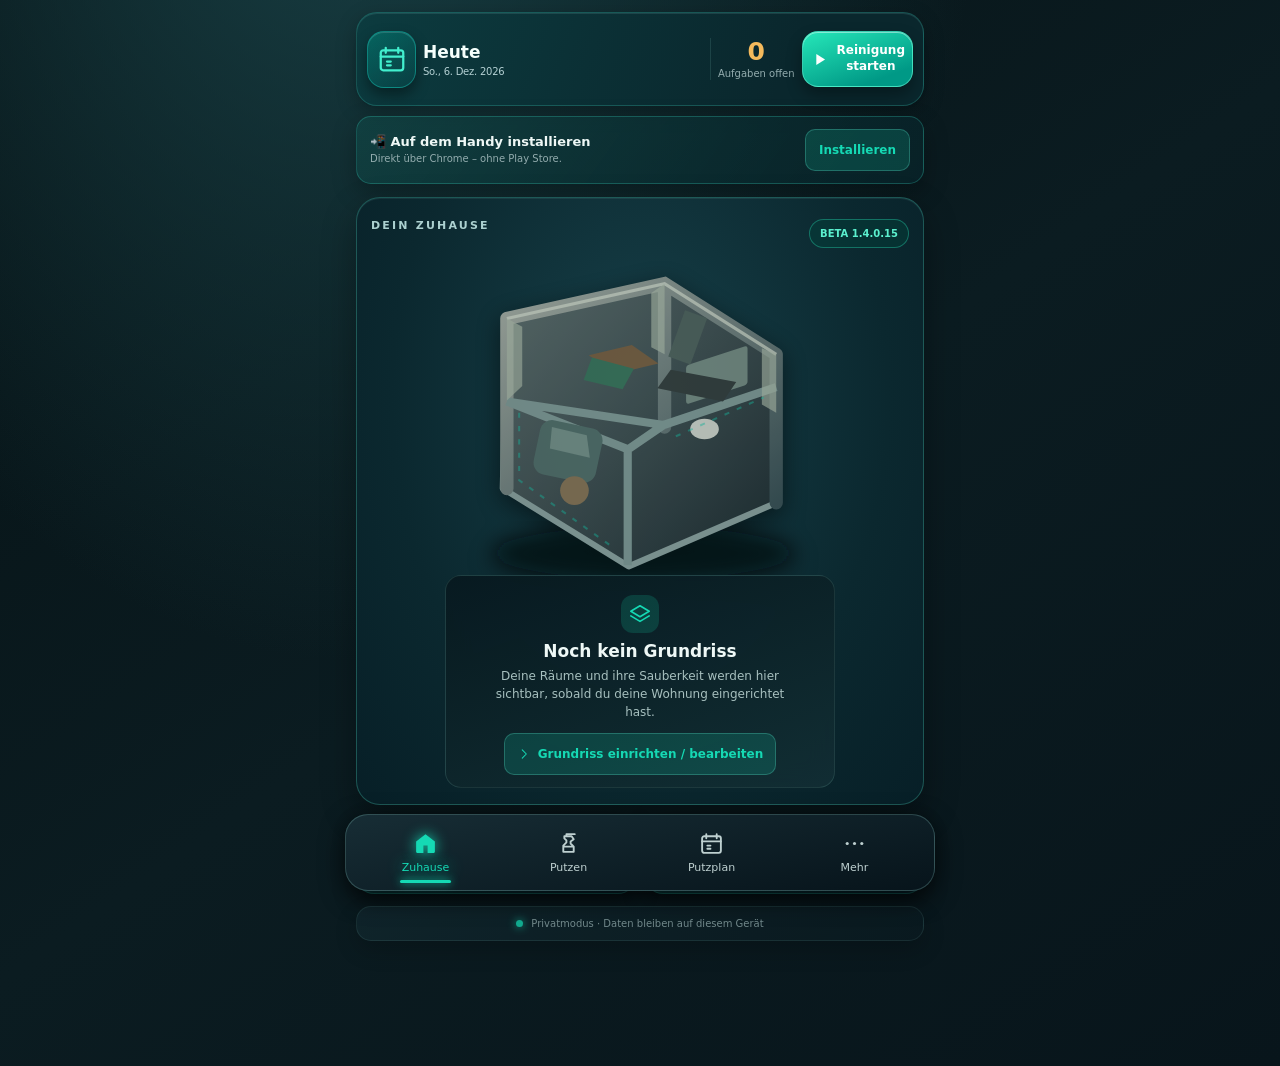
==== commit 65d1545c: "V1.4.0.15: Vierstufige Bestandsanzeige pro Lagerartikel" ====
--- a/index.html
+++ b/index.html
@@ -4,7 +4,7 @@
   <meta charset="utf-8">
   <meta name="viewport" content="width=device-width,initial-scale=1,viewport-fit=cover">
   <meta name="theme-color" content="#07181d">
-  <meta name="description" content="Mein Putzmanager – privater Reinigungsplaner. Beta V1.4.0.14 mit optionaler Google-Drive-Sicherung.">
+  <meta name="description" content="Mein Putzmanager – privater Reinigungsplaner. Beta V1.4.0.15 mit optionaler Google-Drive-Sicherung.">
   <meta name="apple-mobile-web-app-capable" content="yes">
   <meta name="mobile-web-app-capable" content="yes">
   <link rel="manifest" href="./manifest.webmanifest">
@@ -21,7 +21,7 @@
   <link rel="stylesheet" href="./cleaning-materials.css">
   <link rel="stylesheet" href="./room-timer.css">
   <link rel="stylesheet" href="./backup-drive.css">
-  <title>Mein Putzmanager · Beta 1.4.0.14</title>
+  <title>Mein Putzmanager · Beta 1.4.0.15</title>
 </head>
 <body class="theme-dark accent-emerald">
 <svg class="svg-sprite" xmlns="http://www.w3.org/2000/svg" aria-hidden="true">
@@ -61,7 +61,7 @@
         <button id="install-home-button" type="button" class="outline-button">Installieren</button>
       </div>
       <section class="floorplan surface" aria-label="Dein Grundriss">
-        <div class="section-overline">DEIN ZUHAUSE <span class="beta-pill">BETA 1.4.0.14</span></div>
+        <div class="section-overline">DEIN ZUHAUSE <span class="beta-pill">BETA 1.4.0.15</span></div>
         <div id="floorplan-art" class="floorplan-art" role="img" aria-label="Dekorative schematische Wohnungsvorschau, noch kein gespeicherter Grundriss">
           <svg viewBox="0 0 360 332" xmlns="http://www.w3.org/2000/svg" aria-hidden="true">
             <defs><linearGradient id="floor" x1="0" x2="1" y1="0" y2="1"><stop stop-color="#63706e"/><stop offset="1" stop-color="#1d282c"/></linearGradient><linearGradient id="wall" x1="0" x2="1" y1="0" y2="1"><stop stop-color="#b1b4a9"/><stop offset="1" stop-color="#3c5054"/></linearGradient><filter id="shadow"><feGaussianBlur stdDeviation="10"/></filter></defs>
@@ -108,7 +108,7 @@
         <p id="backup-status" class="backup-status" role="status" aria-live="polite">Bereit. Drive-Anmeldung nur mit Internet; die App selbst bleibt offline nutzbar.</p>
         <small class="backup-caution">⚠ Wiederherstellen ersetzt die Putzmanager-Daten auf diesem Gerät, nicht die Daten anderer Apps. Zuvor wird automatisch ein lokaler Wiederherstellungspunkt angelegt. Für einen Gerätewechsel auf beiden Geräten mit demselben Google-Konto anmelden. Passwörter oder Google-Tokens werden nicht in die Sicherung geschrieben.</small>
       </section>
-      <div class="surface privacy-card"><strong>Deine private Beta</strong><p>Die App speichert weiterhin lokal und offline. Google Drive ist eine manuelle, optionale Datensicherung, keine Live-Synchronisierung.</p><button id="install-button" class="outline-button" type="button">App installieren / Anleitung</button><small>Version 1.4.0.14 · Google Drive Sicherung (Beta)</small></div></section>
+      <div class="surface privacy-card"><strong>Deine private Beta</strong><p>Die App speichert weiterhin lokal und offline. Google Drive ist eine manuelle, optionale Datensicherung, keine Live-Synchronisierung.</p><button id="install-button" class="outline-button" type="button">App installieren / Anleitung</button><small>Version 1.4.0.15 · Google Drive Sicherung (Beta)</small></div></section>
     <section id="view-inventory" class="view inventory-page" aria-labelledby="inventory-heading">
       <div class="inventory-topline"><div class="page-heading"><small>LAGER · U16</small><h1 id="inventory-heading" tabindex="-1">Mein <span>Putzlager</span></h1><p>Putzmittel, Zubehör und Reinigungsgeräte.</p></div><button id="inventory-back" type="button" class="inventory-back">← Zurück</button></div>
       <div class="surface inventory-panel"><div class="inventory-toolbar"><h2>📦 Lagerübersicht</h2><div class="inventory-toolbar-actions"><button id="inventory-manage-categories" class="inventory-add" type="button" aria-expanded="false" aria-controls="inventory-category-manager">⚙ Kategorien</button><button id="inventory-add" class="inventory-add" type="button">＋ Artikel</button></div></div><div class="inventory-counter"><span id="inventory-count">0 Artikel</span><span id="inventory-warning-count" class="inventory-chip" hidden>0 Vorratswarnungen</span></div>
@@ -140,9 +140,9 @@
        <label class="full">Artikelname *<input id="inventory-name" name="name" maxlength="90" required placeholder="z. B. Badreiniger"></label>
        <label>Kategorie *<select name="category" required></select></label>
        <label>Lagerort<input name="location" maxlength="70" placeholder="z. B. Badschrank"></label>
-       <label>Menge<input name="quantity" type="number" min="0" max="999999" step="0.01" value="1" required></label>
-       <label>Einheit<select name="unit"><option>Stück</option><option>Flaschen</option><option>Packungen</option><option>Liter</option><option>Milliliter</option><option>Kilogramm</option><option>Gramm</option><option>Paar</option></select></label>
-       <label>Mindestbestand<input name="minimum" type="number" min="0" max="999999" step="0.01" value="1"></label>
+       <label class="inventory-exact-setting">Menge<input name="quantity" type="number" min="0" max="999999" step="0.01" value="1" required></label>
+       <label class="inventory-exact-setting">Einheit<select name="unit"><option>Stück</option><option>Flaschen</option><option>Packungen</option><option>Liter</option><option>Milliliter</option><option>Kilogramm</option><option>Gramm</option><option>Paar</option></select></label>
+       <label class="inventory-exact-setting">Mindestbestand<input name="minimum" type="number" min="0" max="999999" step="0.01" value="1"></label>
        <label>Artikel-Icon<select name="icon" id="inventory-icon">
        <option value="bottle">🧴 Reinigungsmittel / Flasche</option><option value="spray">🫧 Reinigerspray</option>
        <option value="glovesBlue">🧤 Blaue Handschuhe</option><option value="glovesWhite">🧤 Weiße Handschuhe</option><option value="glovesPink">🧤 Rosa Handschuhe</option>
@@ -152,7 +152,19 @@
        <label>Marke / Hersteller<input name="brand" maxlength="80" placeholder="Optional"></label>
        <label>Modell<input name="model" maxlength="80" placeholder="Optional"></label>
        <label class="full">Notizen<textarea name="notes" maxlength="500" rows="2" placeholder="Optional: Material, Anwendung, Besonderheiten"></textarea></label>
-       <label class="full">Wie wird der Artikel bei einer bestätigten Reinigung gebucht?
+       <label class="full">Bestandsführung für diesen Artikel
+        <select name="stockMode" id="inventory-stock-mode"><option value="exact">🔢 Exakt – Stückzahl / Nutzungsbuchung wie bisher</option><option value="level">📦 Einfach – Voll / Halb / Fast leer / Leer</option></select>
+        <small>Die einfache Methode kann für jeden Artikel einzeln eingestellt werden. Sie zieht bei Reinigungen keine Stücke automatisch ab.</small>
+       </label>
+       <div class="full inventory-level-settings" id="inventory-level-settings" hidden>
+         <label>Offene Packung
+           <select name="stockLevel"><option value="full">Voll</option><option value="half">Halb</option><option value="low">Fast leer</option><option value="empty">Leer</option></select>
+         </label>
+         <label>Geschlossene Ersatzpackungen<input name="sparePacks" type="number" min="0" max="999999" step="1" value="0"></label>
+         <label>Stück je Packung (optional)<input name="packSize" type="number" min="0" max="999999" step="1" value="0" placeholder="z. B. 80"></label>
+         <small class="full">Keine genaue Stückzählung. „Leer“ bedeutet: die offene Packung ist leer. Bei vorhandenen Ersatzpackungen kannst du „Neue Packung öffnen“ drücken. Exakte Bestandszahlen bleiben beim Methodenwechsel gespeichert.</small>
+       </div>
+       <label class="full inventory-exact-setting">Wie wird der Artikel bei einer bestätigten Reinigung gebucht?
        <select name="handling" id="inventory-handling"><option value="liquid">🧴 Mittel – Verwendungen zählen, Flasche erst bei „leer“ abziehen</option><option value="consume">🗑️ Einweg – automatisch 1 Stück/Paar abziehen</option><option value="wash">🧺 Waschbar – 1 Stück/Paar in die Wäsche verschieben</option><option value="durable">♻️ Dauerhaft – Bestand bleibt gleich</option></select></label>
        <label class="full inventory-wash-settings" id="inventory-wash-settings" hidden>Waschtemperatur laut Pflegeetikett (optional)
          <select name="washTemperature" id="inventory-wash-temperature"><option value="">Nicht hinterlegt</option><option value="30">30 °C</option><option value="40">40 °C</option><option value="60">60 °C</option><option value="90">90 °C</option></select>
--- a/inventory.css
+++ b/inventory.css
@@ -28,3 +28,15 @@
 .inventory-category-form select:disabled{opacity:.7}
 .inventory-category-form .inventory-form-buttons{margin-top:0}
 @media(max-width:390px){.inventory-toolbar-actions{width:100%}.inventory-toolbar-actions button{flex:1}.inventory-category-manager{padding:11px}}
+
+/* V1.4.0.15 – Manuelle Füllstandsmethode pro Artikel */
+.inventory-level-settings[hidden],.inventory-exact-setting[hidden]{display:none!important}
+.inventory-level-settings:not([hidden]){display:grid;grid-template-columns:repeat(2,minmax(0,1fr));gap:11px;border:1px solid rgba(30,215,180,.32);border-radius:13px;padding:12px;background:rgba(9,69,62,.20)}
+.inventory-level-settings>label{display:grid;gap:5px;min-width:0;font-size:13px}
+.inventory-level-settings>label:first-child{grid-column:1/-1}
+.inventory-level-settings>small{grid-column:1/-1;color:#adcac5;line-height:1.45}
+.inventory-level-actions{display:grid;grid-template-columns:repeat(2,minmax(0,1fr));gap:7px;width:100%}
+.inventory-level-button{min-height:43px;padding:8px 4px;border:1px solid rgba(79,149,139,.55);border-radius:10px;background:#14383b;color:#e1f7f2;font:inherit;font-size:12px}
+.inventory-level-button.is-active{border-color:#1ee0b9;background:#0b6155;box-shadow:inset 0 0 0 1px #15d9b0;color:#fff;font-weight:800}
+.inventory-card-actions:has(.inventory-level-actions){display:grid;grid-template-columns:1fr}
+.inventory-level-actions button{touch-action:manipulation}
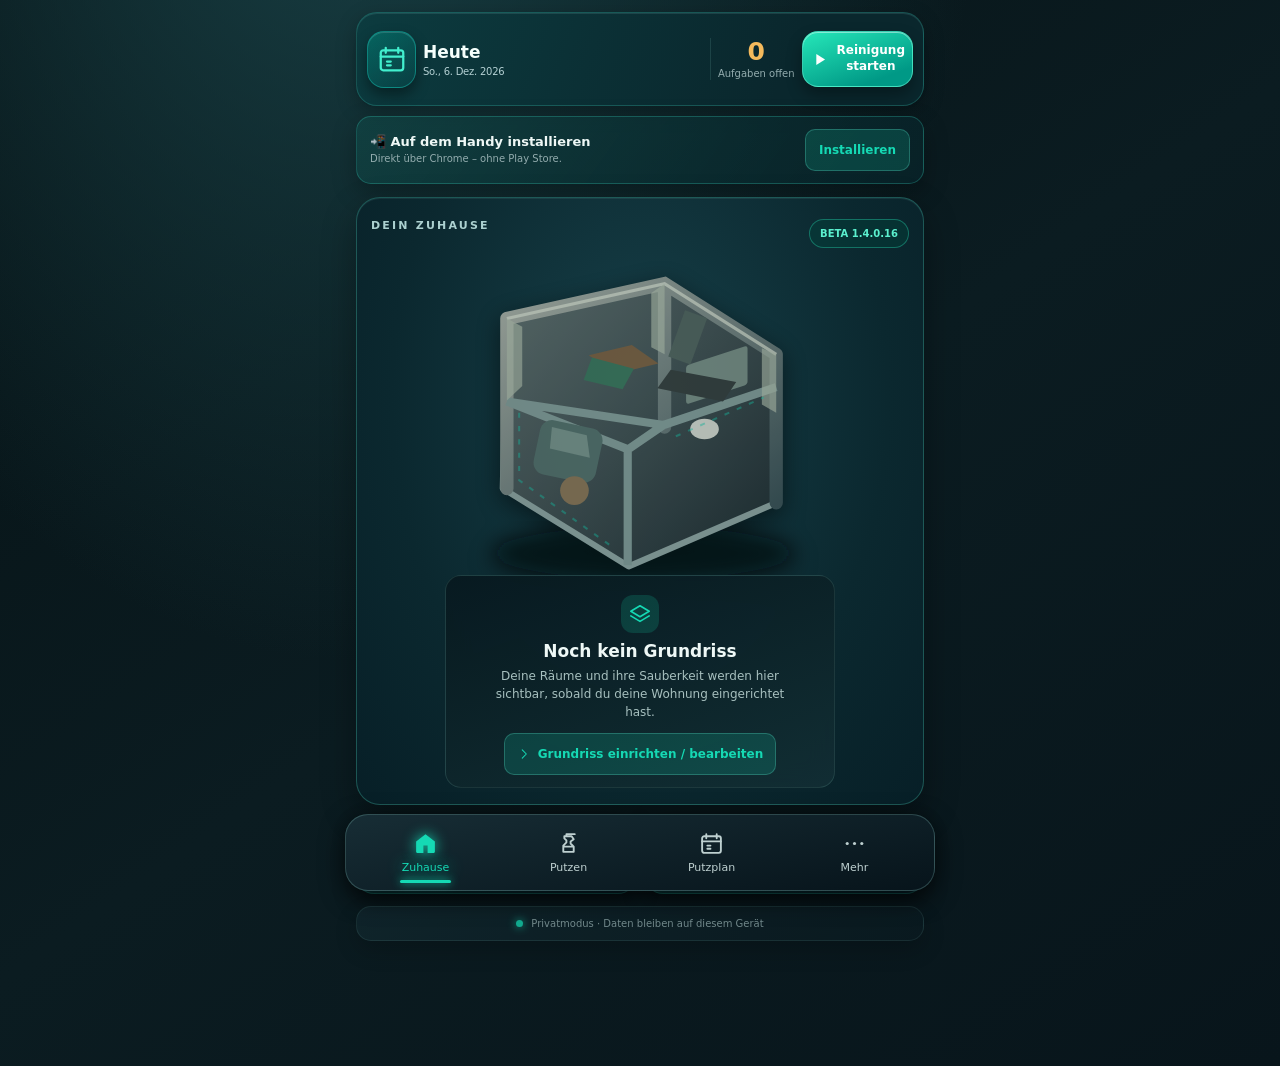
==== commit 0e0aa3d4: "V1.4.0.16: Fix room taps closing upper-room dialogs on Android" ====
--- a/index.html
+++ b/index.html
@@ -4,7 +4,7 @@
   <meta charset="utf-8">
   <meta name="viewport" content="width=device-width,initial-scale=1,viewport-fit=cover">
   <meta name="theme-color" content="#07181d">
-  <meta name="description" content="Mein Putzmanager – privater Reinigungsplaner. Beta V1.4.0.15 mit optionaler Google-Drive-Sicherung.">
+  <meta name="description" content="Mein Putzmanager – privater Reinigungsplaner. Beta V1.4.0.16 mit optionaler Google-Drive-Sicherung.">
   <meta name="apple-mobile-web-app-capable" content="yes">
   <meta name="mobile-web-app-capable" content="yes">
   <link rel="manifest" href="./manifest.webmanifest">
@@ -21,7 +21,7 @@
   <link rel="stylesheet" href="./cleaning-materials.css">
   <link rel="stylesheet" href="./room-timer.css">
   <link rel="stylesheet" href="./backup-drive.css">
-  <title>Mein Putzmanager · Beta 1.4.0.15</title>
+  <title>Mein Putzmanager · Beta 1.4.0.16</title>
 </head>
 <body class="theme-dark accent-emerald">
 <svg class="svg-sprite" xmlns="http://www.w3.org/2000/svg" aria-hidden="true">
@@ -61,7 +61,7 @@
         <button id="install-home-button" type="button" class="outline-button">Installieren</button>
       </div>
       <section class="floorplan surface" aria-label="Dein Grundriss">
-        <div class="section-overline">DEIN ZUHAUSE <span class="beta-pill">BETA 1.4.0.15</span></div>
+        <div class="section-overline">DEIN ZUHAUSE <span class="beta-pill">BETA 1.4.0.16</span></div>
         <div id="floorplan-art" class="floorplan-art" role="img" aria-label="Dekorative schematische Wohnungsvorschau, noch kein gespeicherter Grundriss">
           <svg viewBox="0 0 360 332" xmlns="http://www.w3.org/2000/svg" aria-hidden="true">
             <defs><linearGradient id="floor" x1="0" x2="1" y1="0" y2="1"><stop stop-color="#63706e"/><stop offset="1" stop-color="#1d282c"/></linearGradient><linearGradient id="wall" x1="0" x2="1" y1="0" y2="1"><stop stop-color="#b1b4a9"/><stop offset="1" stop-color="#3c5054"/></linearGradient><filter id="shadow"><feGaussianBlur stdDeviation="10"/></filter></defs>
@@ -108,7 +108,7 @@
         <p id="backup-status" class="backup-status" role="status" aria-live="polite">Bereit. Drive-Anmeldung nur mit Internet; die App selbst bleibt offline nutzbar.</p>
         <small class="backup-caution">⚠ Wiederherstellen ersetzt die Putzmanager-Daten auf diesem Gerät, nicht die Daten anderer Apps. Zuvor wird automatisch ein lokaler Wiederherstellungspunkt angelegt. Für einen Gerätewechsel auf beiden Geräten mit demselben Google-Konto anmelden. Passwörter oder Google-Tokens werden nicht in die Sicherung geschrieben.</small>
       </section>
-      <div class="surface privacy-card"><strong>Deine private Beta</strong><p>Die App speichert weiterhin lokal und offline. Google Drive ist eine manuelle, optionale Datensicherung, keine Live-Synchronisierung.</p><button id="install-button" class="outline-button" type="button">App installieren / Anleitung</button><small>Version 1.4.0.15 · Google Drive Sicherung (Beta)</small></div></section>
+      <div class="surface privacy-card"><strong>Deine private Beta</strong><p>Die App speichert weiterhin lokal und offline. Google Drive ist eine manuelle, optionale Datensicherung, keine Live-Synchronisierung.</p><button id="install-button" class="outline-button" type="button">App installieren / Anleitung</button><small>Version 1.4.0.16 · Google Drive Sicherung (Beta)</small></div></section>
     <section id="view-inventory" class="view inventory-page" aria-labelledby="inventory-heading">
       <div class="inventory-topline"><div class="page-heading"><small>LAGER · U16</small><h1 id="inventory-heading" tabindex="-1">Mein <span>Putzlager</span></h1><p>Putzmittel, Zubehör und Reinigungsgeräte.</p></div><button id="inventory-back" type="button" class="inventory-back">← Zurück</button></div>
       <div class="surface inventory-panel"><div class="inventory-toolbar"><h2>📦 Lagerübersicht</h2><div class="inventory-toolbar-actions"><button id="inventory-manage-categories" class="inventory-add" type="button" aria-expanded="false" aria-controls="inventory-category-manager">⚙ Kategorien</button><button id="inventory-add" class="inventory-add" type="button">＋ Artikel</button></div></div><div class="inventory-counter"><span id="inventory-count">0 Artikel</span><span id="inventory-warning-count" class="inventory-chip" hidden>0 Vorratswarnungen</span></div>
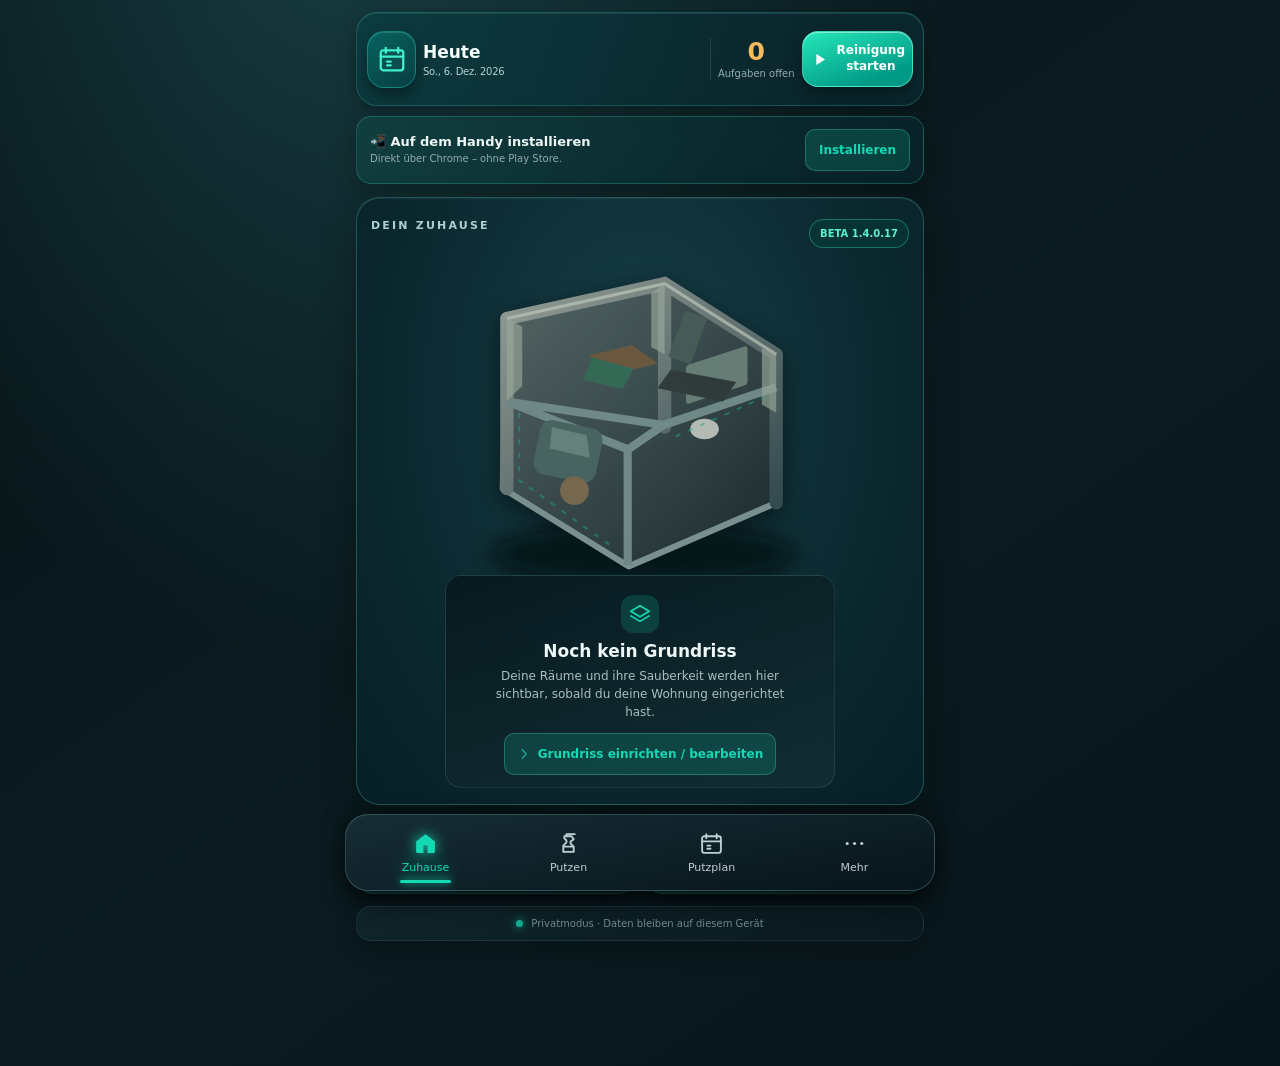
==== commit e0c84ea4: "V1.4.0.17 (2/2): PWA cache, metadata, regression tests and release notes" ====
--- a/index.html
+++ b/index.html
@@ -4,7 +4,7 @@
   <meta charset="utf-8">
   <meta name="viewport" content="width=device-width,initial-scale=1,viewport-fit=cover">
   <meta name="theme-color" content="#07181d">
-  <meta name="description" content="Mein Putzmanager – privater Reinigungsplaner. Beta V1.4.0.16 mit optionaler Google-Drive-Sicherung.">
+  <meta name="description" content="Mein Putzmanager – privater Reinigungsplaner. Beta V1.4.0.17 mit optionaler Google-Drive-Sicherung.">
   <meta name="apple-mobile-web-app-capable" content="yes">
   <meta name="mobile-web-app-capable" content="yes">
   <link rel="manifest" href="./manifest.webmanifest">
@@ -21,7 +21,7 @@
   <link rel="stylesheet" href="./cleaning-materials.css">
   <link rel="stylesheet" href="./room-timer.css">
   <link rel="stylesheet" href="./backup-drive.css">
-  <title>Mein Putzmanager · Beta 1.4.0.16</title>
+  <title>Mein Putzmanager · Beta 1.4.0.17</title>
 </head>
 <body class="theme-dark accent-emerald">
 <svg class="svg-sprite" xmlns="http://www.w3.org/2000/svg" aria-hidden="true">
@@ -61,7 +61,7 @@
         <button id="install-home-button" type="button" class="outline-button">Installieren</button>
       </div>
       <section class="floorplan surface" aria-label="Dein Grundriss">
-        <div class="section-overline">DEIN ZUHAUSE <span class="beta-pill">BETA 1.4.0.16</span></div>
+        <div class="section-overline">DEIN ZUHAUSE <span class="beta-pill">BETA 1.4.0.17</span></div>
         <div id="floorplan-art" class="floorplan-art" role="img" aria-label="Dekorative schematische Wohnungsvorschau, noch kein gespeicherter Grundriss">
           <svg viewBox="0 0 360 332" xmlns="http://www.w3.org/2000/svg" aria-hidden="true">
             <defs><linearGradient id="floor" x1="0" x2="1" y1="0" y2="1"><stop stop-color="#63706e"/><stop offset="1" stop-color="#1d282c"/></linearGradient><linearGradient id="wall" x1="0" x2="1" y1="0" y2="1"><stop stop-color="#b1b4a9"/><stop offset="1" stop-color="#3c5054"/></linearGradient><filter id="shadow"><feGaussianBlur stdDeviation="10"/></filter></defs>
@@ -91,7 +91,7 @@
     <section id="view-more" class="view" aria-labelledby="more-heading"><div class="page-heading"><small>DEIN PERSÖNLICHER BEREICH</small><h1 id="more-heading">Mehr <span>entdecken</span></h1><p>Einstellungen und kommende Funktionen.</p></div>
       <div class="surface settings-card"><div class="card-heading"><h2><svg class="icon"><use href="#ic-settings"/></svg> Erscheinungsbild</h2></div><div class="setting-title">Designmodus</div><div class="appearance-switch" role="group" aria-label="Designmodus"><button type="button" data-theme="dark"><svg class="icon"><use href="#ic-moon"/></svg> Dunkel</button><button type="button" data-theme="light"><svg class="icon"><use href="#ic-sun"/></svg> Hell</button></div><div class="setting-title">Akzentfarbe</div><div class="swatches" role="group" aria-label="Akzentfarbe"><button data-accent="emerald" type="button" aria-label="Smaragd-Türkis" title="Smaragd-Türkis"><span></span></button><button data-accent="blue" type="button" aria-label="Ozeanblau" title="Ozeanblau"><span></span></button><button data-accent="violet" type="button" aria-label="Violett" title="Violett"><span></span></button><button data-accent="amber" type="button" aria-label="Gold" title="Gold"><span></span></button></div></div>
       <div class="surface menu-card"><h2>Weitere Bereiche</h2><button type="button" id="inventory-open-more" class="inventory-entry"><span class="row-icon"><svg class="icon"><use href="#ic-box"/></svg></span><span><strong>Putzlager</strong><small>Produkte, Geräte, Wäsche und Verbrauch · V1.4.0.5</small></span><svg class="icon muted-chevron"><use href="#ic-chevron"/></svg></button><button type="button" id="photos-open" class="inventory-entry"><span class="row-icon">📸</span><span><strong>Vorher-/Nachher-Fotos</strong><small>Lokale Fotogalerie mit Vergleich · auch im Drive-Backup</small></span></button><button type="button" id="knowledge-open" class="inventory-entry"><span class="row-icon">📖</span><span><strong>Reinigungsanleitungen</strong><small>Schritt-für-Schritt · offline</small></span></button><div class="menu-row"><span class="row-icon"><svg class="icon"><use href="#ic-chart"/></svg></span><div><strong>Statistik</strong><small>Verlauf und Auswertung · V1.3</small></div><span class="soon-label">Später</span></div></div>
-      <section id="photo-panel" class="surface activities" aria-labelledby="photos-heading"><div class="card-heading"><h2 id="photos-heading">📸 Reinigungsfotos</h2><span id="photo-gallery-count" class="small-count"></span></div><p class="room-note">Vorher-/Nachher-Fotos werden beim Abschluss einer Raumreinigung gespeichert, lokal komprimiert und in neuen JSON-/Drive-Backups mitgesichert. Keine feste Fotoanzahl: Fotos werden lokal in IndexedDB gespeichert. Bei zwei Fotos derselben Reinigung kannst du sie nebeneinander oder mit Schieberegler und Zoom vergleichen; keine KI-Auswertung. Neue tägliche Google-Drive-Sicherungen enthalten die Reinigungsfotos; bitte Upload-Bestätigung prüfen.</p><div id="photo-gallery" class="photo-gallery"></div></section><section id="knowledge-panel" class="surface activities"><h2>📖 Reinigungswissen</h2><p class="room-note">Orientierungshilfen. Dosierung, Einwirkzeit und Eignung immer am jeweiligen Produktetikett prüfen.</p><div id="knowledge-guides"></div></section>
+      <section id="photo-panel" class="surface activities" aria-labelledby="photos-heading"><div class="card-heading"><h2 id="photos-heading">📸 Reinigungsfotos</h2><span id="photo-gallery-count" class="small-count"></span></div><p class="room-note">Vorher-/Nachher-Fotos werden beim Abschluss einer Raumreinigung gespeichert, lokal komprimiert und in neuen JSON-/Drive-Backups mitgesichert. Keine feste Fotoanzahl: Fotos werden lokal in IndexedDB gespeichert. Mehrere Vorher- und Nachher-Fotos je Reinigung sind möglich; jedes Bild lässt sich einzeln löschen und für den Vergleich auswählen; keine KI-Auswertung. Neue tägliche Google-Drive-Sicherungen enthalten die Reinigungsfotos; bitte Upload-Bestätigung prüfen.</p><div id="photo-gallery" class="photo-gallery"></div></section><section id="knowledge-panel" class="surface activities"><h2>📖 Reinigungswissen</h2><p class="room-note">Orientierungshilfen. Dosierung, Einwirkzeit und Eignung immer am jeweiligen Produktetikett prüfen.</p><div id="knowledge-guides"></div></section>
       <section id="backup-panel" class="surface backup-panel" aria-labelledby="backup-heading">
         <div class="card-heading"><h2 id="backup-heading">☁️ Google Drive · Datensicherung</h2></div>
         <p>Alle aktuellen Putzmanager-Daten sichern: Wohnung/Grundrisse, Aufgaben, Reinigungen, Lager, Verbrauch, Fotos und Stoppuhren. Keine Live-Synchronisation. Google Drive nur nach deiner Anmeldung.</p>
@@ -108,7 +108,7 @@
         <p id="backup-status" class="backup-status" role="status" aria-live="polite">Bereit. Drive-Anmeldung nur mit Internet; die App selbst bleibt offline nutzbar.</p>
         <small class="backup-caution">⚠ Wiederherstellen ersetzt die Putzmanager-Daten auf diesem Gerät, nicht die Daten anderer Apps. Zuvor wird automatisch ein lokaler Wiederherstellungspunkt angelegt. Für einen Gerätewechsel auf beiden Geräten mit demselben Google-Konto anmelden. Passwörter oder Google-Tokens werden nicht in die Sicherung geschrieben.</small>
       </section>
-      <div class="surface privacy-card"><strong>Deine private Beta</strong><p>Die App speichert weiterhin lokal und offline. Google Drive ist eine manuelle, optionale Datensicherung, keine Live-Synchronisierung.</p><button id="install-button" class="outline-button" type="button">App installieren / Anleitung</button><small>Version 1.4.0.16 · Google Drive Sicherung (Beta)</small></div></section>
+      <div class="surface privacy-card"><strong>Deine private Beta</strong><p>Die App speichert weiterhin lokal und offline. Google Drive ist eine manuelle, optionale Datensicherung, keine Live-Synchronisierung.</p><button id="install-button" class="outline-button" type="button">App installieren / Anleitung</button><small>Version 1.4.0.17 · Google Drive Sicherung (Beta)</small></div></section>
     <section id="view-inventory" class="view inventory-page" aria-labelledby="inventory-heading">
       <div class="inventory-topline"><div class="page-heading"><small>LAGER · U16</small><h1 id="inventory-heading" tabindex="-1">Mein <span>Putzlager</span></h1><p>Putzmittel, Zubehör und Reinigungsgeräte.</p></div><button id="inventory-back" type="button" class="inventory-back">← Zurück</button></div>
       <div class="surface inventory-panel"><div class="inventory-toolbar"><h2>📦 Lagerübersicht</h2><div class="inventory-toolbar-actions"><button id="inventory-manage-categories" class="inventory-add" type="button" aria-expanded="false" aria-controls="inventory-category-manager">⚙ Kategorien</button><button id="inventory-add" class="inventory-add" type="button">＋ Artikel</button></div></div><div class="inventory-counter"><span id="inventory-count">0 Artikel</span><span id="inventory-warning-count" class="inventory-chip" hidden>0 Vorratswarnungen</span></div>
--- a/style.css
+++ b/style.css
@@ -14,3 +14,22 @@
 .daily-plan{margin-top:14px}.daily-task{background:var(--surface,rgba(13,41,46,.65));border:1px solid rgba(127,170,165,.22);border-radius:16px;padding:14px;margin:9px 0;display:grid;gap:6px;min-width:0}.daily-task-head{display:flex;justify-content:space-between;gap:8px;align-items:start}.daily-task-head strong{overflow-wrap:anywhere}.daily-time{white-space:nowrap}.daily-task-buttons{display:flex;gap:8px;flex-wrap:wrap;margin-top:5px}.daily-task-buttons button{font-size:.88rem;padding:10px 13px;flex:1}.daily-priority{color:var(--text-muted,#9ab4b9)}.daily-subheading{font-size:1rem;margin:20px 0 6px}.daily-extra summary{padding:10px;cursor:pointer}.daily-reminders{border-top:1px solid rgba(127,170,165,.25);padding-top:16px;margin-top:18px;display:grid;gap:12px}.daily-reminders label{display:flex;gap:10px;align-items:center;flex-wrap:wrap}.daily-quiet{display:flex;gap:10px;flex-wrap:wrap}.daily-quiet select{border-radius:8px;padding:6px;background:var(--panel,#16313a);color:inherit;border:1px solid #627b82}
 /* Hotfix: compact photograph gallery and safety guides */
 .photo-gallery{display:grid;gap:12px}.photo-entry{border:1px solid rgba(127,170,165,.25);border-radius:14px;padding:12px;display:grid;gap:8px;min-width:0}.photo-entry small{opacity:.8}.photo-grid{display:grid;grid-template-columns:repeat(2,minmax(0,1fr));gap:10px}.photo-grid figure{min-width:0;margin:0}.photo-grid img{display:block;width:100%;aspect-ratio:4/3;object-fit:cover;border-radius:10px}.photo-grid figcaption{text-align:center;font-size:.85rem;padding:4px}.cleaning-photos{margin:15px 0;padding:14px;border:1px solid rgba(127,170,165,.25);border-radius:13px;display:grid;gap:10px}.cleaning-photo-input{display:grid;gap:5px}.cleaning-photo-input input{max-width:100%}.photo-preview img{max-height:125px;max-width:100%;border-radius:9px}.knowledge-guide{border:1px solid rgba(127,170,165,.2);border-radius:10px;margin:8px 0;padding:11px}.knowledge-guide summary{cursor:pointer;font-weight:600}.knowledge-guide li{line-height:1.5;padding-bottom:5px}.cleaning-knowledge{margin:12px 0}
+
+/* V1.4.0.17 – flexible multi-photo picker and per-session gallery */
+.cleaning-photo-group{display:grid;gap:9px;padding:11px 0;border-top:1px solid rgba(127,170,165,.20)}
+.cleaning-photo-head{display:flex;align-items:center;justify-content:space-between;gap:8px;flex-wrap:wrap}
+.cleaning-photo-count{font-size:.82rem;color:#9cddd0}
+.cleaning-photo-file{display:block;width:100%;max-width:100%;font-size:.85rem;color:inherit}
+.cleaning-photo-file::file-selector-button{background:#17796b;color:#fff;border:1px solid #64beb0;border-radius:10px;padding:10px;margin-right:9px}
+.cleaning-photo-previews{display:grid;grid-template-columns:repeat(auto-fill,minmax(92px,1fr));gap:9px}
+.cleaning-photo-tile{position:relative;min-width:0;margin:0;background:#103238;border:1px solid #3b6663;padding:4px;border-radius:11px}
+.cleaning-photo-tile img{display:block;width:100%;height:95px;object-fit:cover;border-radius:7px}
+.cleaning-photo-remove{font-size:.7rem;margin-top:5px;padding:6px;width:100%;min-height:34px}
+.cleaning-photo-status{margin:0;font-size:.76rem;overflow-wrap:anywhere}
+.photo-section-heading{font-size:.88rem;margin:6px 0 0;color:#9de5d7}
+.photo-grid{grid-template-columns:repeat(auto-fill,minmax(104px,1fr))}
+.photo-grid figure{position:relative}
+.photo-remove-one{position:absolute;top:4px;right:4px;min-height:30px;min-width:30px;color:white;background:#8b2b36;border:1px solid #f5a3a3;border-radius:9px}
+.photo-compare-pick{display:grid;grid-template-columns:repeat(2,minmax(0,1fr));gap:8px}
+.photo-compare-pick .photo-compare-open-btn{grid-column:1/-1}
+@media(max-width:360px){.cleaning-photo-previews{grid-template-columns:repeat(2,minmax(0,1fr))}.photo-grid{grid-template-columns:repeat(2,minmax(0,1fr))}
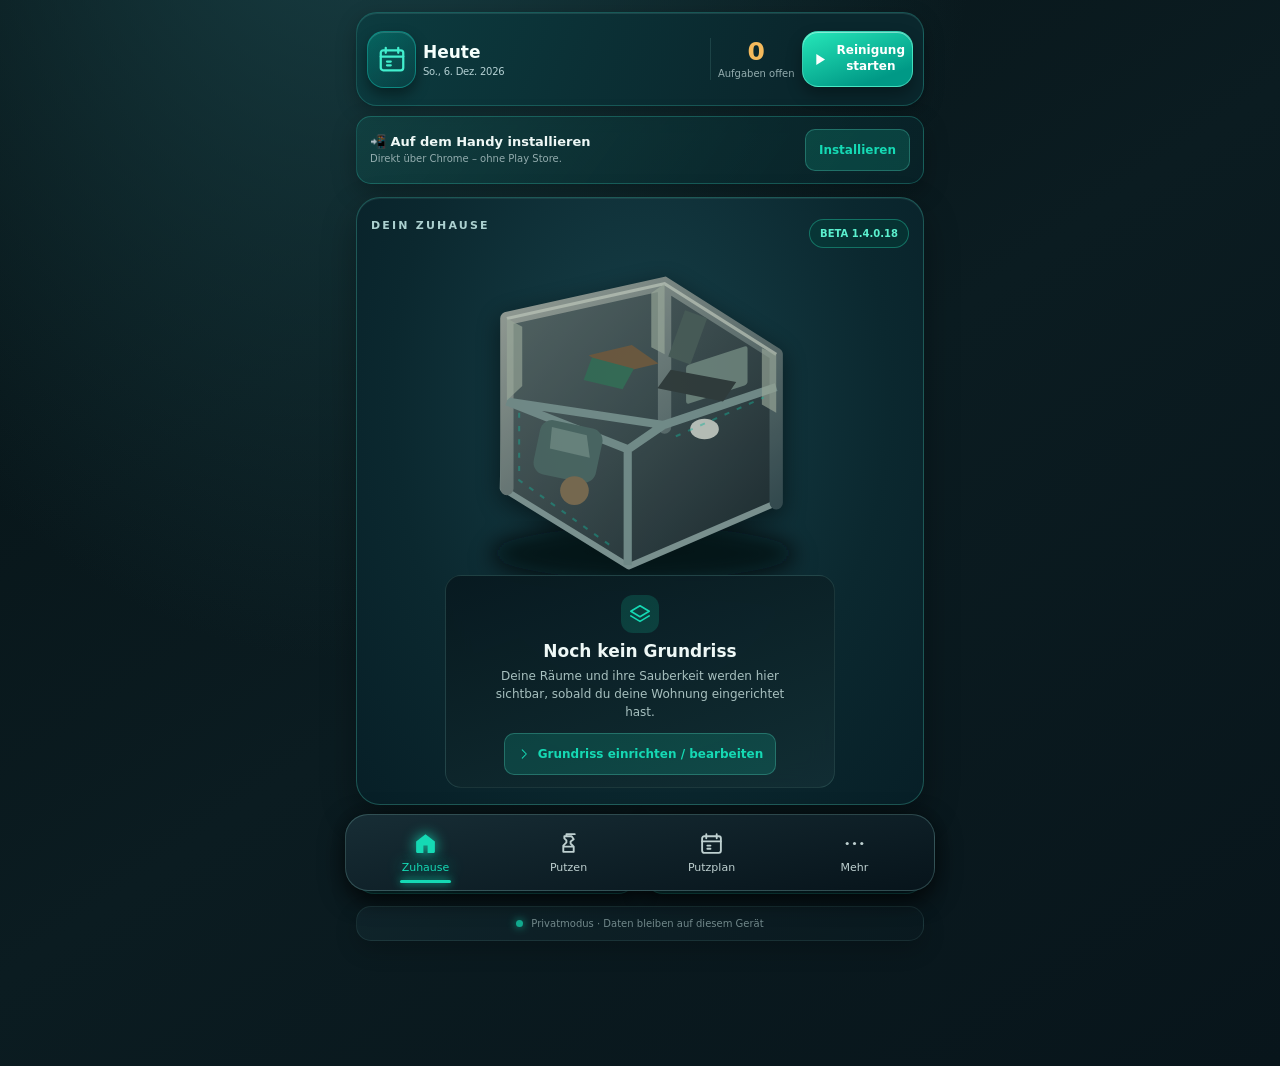
==== commit 6efde7a2: "Mein Putzmanager V1.4.0.18: background room stopwatch and learned cleaning time estimates" ====
--- a/index.html
+++ b/index.html
@@ -4,7 +4,7 @@
   <meta charset="utf-8">
   <meta name="viewport" content="width=device-width,initial-scale=1,viewport-fit=cover">
   <meta name="theme-color" content="#07181d">
-  <meta name="description" content="Mein Putzmanager – privater Reinigungsplaner. Beta V1.4.0.17 mit optionaler Google-Drive-Sicherung.">
+  <meta name="description" content="Mein Putzmanager – privater Reinigungsplaner. Beta V1.4.0.18 mit optionaler Google-Drive-Sicherung.">
   <meta name="apple-mobile-web-app-capable" content="yes">
   <meta name="mobile-web-app-capable" content="yes">
   <link rel="manifest" href="./manifest.webmanifest">
@@ -21,7 +21,7 @@
   <link rel="stylesheet" href="./cleaning-materials.css">
   <link rel="stylesheet" href="./room-timer.css">
   <link rel="stylesheet" href="./backup-drive.css">
-  <title>Mein Putzmanager · Beta 1.4.0.17</title>
+  <title>Mein Putzmanager · Beta 1.4.0.18</title>
 </head>
 <body class="theme-dark accent-emerald">
 <svg class="svg-sprite" xmlns="http://www.w3.org/2000/svg" aria-hidden="true">
@@ -61,7 +61,7 @@
         <button id="install-home-button" type="button" class="outline-button">Installieren</button>
       </div>
       <section class="floorplan surface" aria-label="Dein Grundriss">
-        <div class="section-overline">DEIN ZUHAUSE <span class="beta-pill">BETA 1.4.0.17</span></div>
+        <div class="section-overline">DEIN ZUHAUSE <span class="beta-pill">BETA 1.4.0.18</span></div>
         <div id="floorplan-art" class="floorplan-art" role="img" aria-label="Dekorative schematische Wohnungsvorschau, noch kein gespeicherter Grundriss">
           <svg viewBox="0 0 360 332" xmlns="http://www.w3.org/2000/svg" aria-hidden="true">
             <defs><linearGradient id="floor" x1="0" x2="1" y1="0" y2="1"><stop stop-color="#63706e"/><stop offset="1" stop-color="#1d282c"/></linearGradient><linearGradient id="wall" x1="0" x2="1" y1="0" y2="1"><stop stop-color="#b1b4a9"/><stop offset="1" stop-color="#3c5054"/></linearGradient><filter id="shadow"><feGaussianBlur stdDeviation="10"/></filter></defs>
@@ -108,7 +108,7 @@
         <p id="backup-status" class="backup-status" role="status" aria-live="polite">Bereit. Drive-Anmeldung nur mit Internet; die App selbst bleibt offline nutzbar.</p>
         <small class="backup-caution">⚠ Wiederherstellen ersetzt die Putzmanager-Daten auf diesem Gerät, nicht die Daten anderer Apps. Zuvor wird automatisch ein lokaler Wiederherstellungspunkt angelegt. Für einen Gerätewechsel auf beiden Geräten mit demselben Google-Konto anmelden. Passwörter oder Google-Tokens werden nicht in die Sicherung geschrieben.</small>
       </section>
-      <div class="surface privacy-card"><strong>Deine private Beta</strong><p>Die App speichert weiterhin lokal und offline. Google Drive ist eine manuelle, optionale Datensicherung, keine Live-Synchronisierung.</p><button id="install-button" class="outline-button" type="button">App installieren / Anleitung</button><small>Version 1.4.0.17 · Google Drive Sicherung (Beta)</small></div></section>
+      <div class="surface privacy-card"><strong>Deine private Beta</strong><p>Die App speichert weiterhin lokal und offline. Google Drive ist eine manuelle, optionale Datensicherung, keine Live-Synchronisierung.</p><button id="install-button" class="outline-button" type="button">App installieren / Anleitung</button><small>Version 1.4.0.18 · Google Drive Sicherung (Beta)</small></div></section>
     <section id="view-inventory" class="view inventory-page" aria-labelledby="inventory-heading">
       <div class="inventory-topline"><div class="page-heading"><small>LAGER · U16</small><h1 id="inventory-heading" tabindex="-1">Mein <span>Putzlager</span></h1><p>Putzmittel, Zubehör und Reinigungsgeräte.</p></div><button id="inventory-back" type="button" class="inventory-back">← Zurück</button></div>
       <div class="surface inventory-panel"><div class="inventory-toolbar"><h2>📦 Lagerübersicht</h2><div class="inventory-toolbar-actions"><button id="inventory-manage-categories" class="inventory-add" type="button" aria-expanded="false" aria-controls="inventory-category-manager">⚙ Kategorien</button><button id="inventory-add" class="inventory-add" type="button">＋ Artikel</button></div></div><div class="inventory-counter"><span id="inventory-count">0 Artikel</span><span id="inventory-warning-count" class="inventory-chip" hidden>0 Vorratswarnungen</span></div>
--- a/style.css
+++ b/style.css
@@ -32,4 +32,4 @@
 .photo-remove-one{position:absolute;top:4px;right:4px;min-height:30px;min-width:30px;color:white;background:#8b2b36;border:1px solid #f5a3a3;border-radius:9px}
 .photo-compare-pick{display:grid;grid-template-columns:repeat(2,minmax(0,1fr));gap:8px}
 .photo-compare-pick .photo-compare-open-btn{grid-column:1/-1}
-@media(max-width:360px){.cleaning-photo-previews{grid-template-columns:repeat(2,minmax(0,1fr))}.photo-grid{grid-template-columns:repeat(2,minmax(0,1fr))}
+@media(max-width:360px){.cleaning-photo-previews{grid-template-columns:repeat(2,minmax(0,1fr))}.photo-grid{grid-template-columns:repeat(2,minmax(0,1fr))}}
--- a/room-timer.css
+++ b/room-timer.css
@@ -5,3 +5,9 @@
 .room-stopwatch-actions button{min-height:49px;min-width:0}
 .room-stopwatch-actions button:disabled{opacity:.48}
 @media(max-width:350px){.room-stopwatch-actions{grid-template-columns:1fr}}
+
+/* V1.4.0.18: learning forecast and mobile controls */
+.room-timer-forecast{font-size:13px;line-height:1.5;color:#d4f7e8;background:#1b4c49;border-radius:10px;padding:10px 12px;margin:10px 0}
+.room-stopwatch-actions{grid-template-columns:repeat(3,minmax(0,1fr))}
+.room-stopwatch-actions button{padding:10px 6px;font-size:13px}
+@media(max-width:460px){.room-stopwatch-actions{grid-template-columns:1fr 1fr}.room-stopwatch-actions button:first-child{grid-column:1/-1}}
